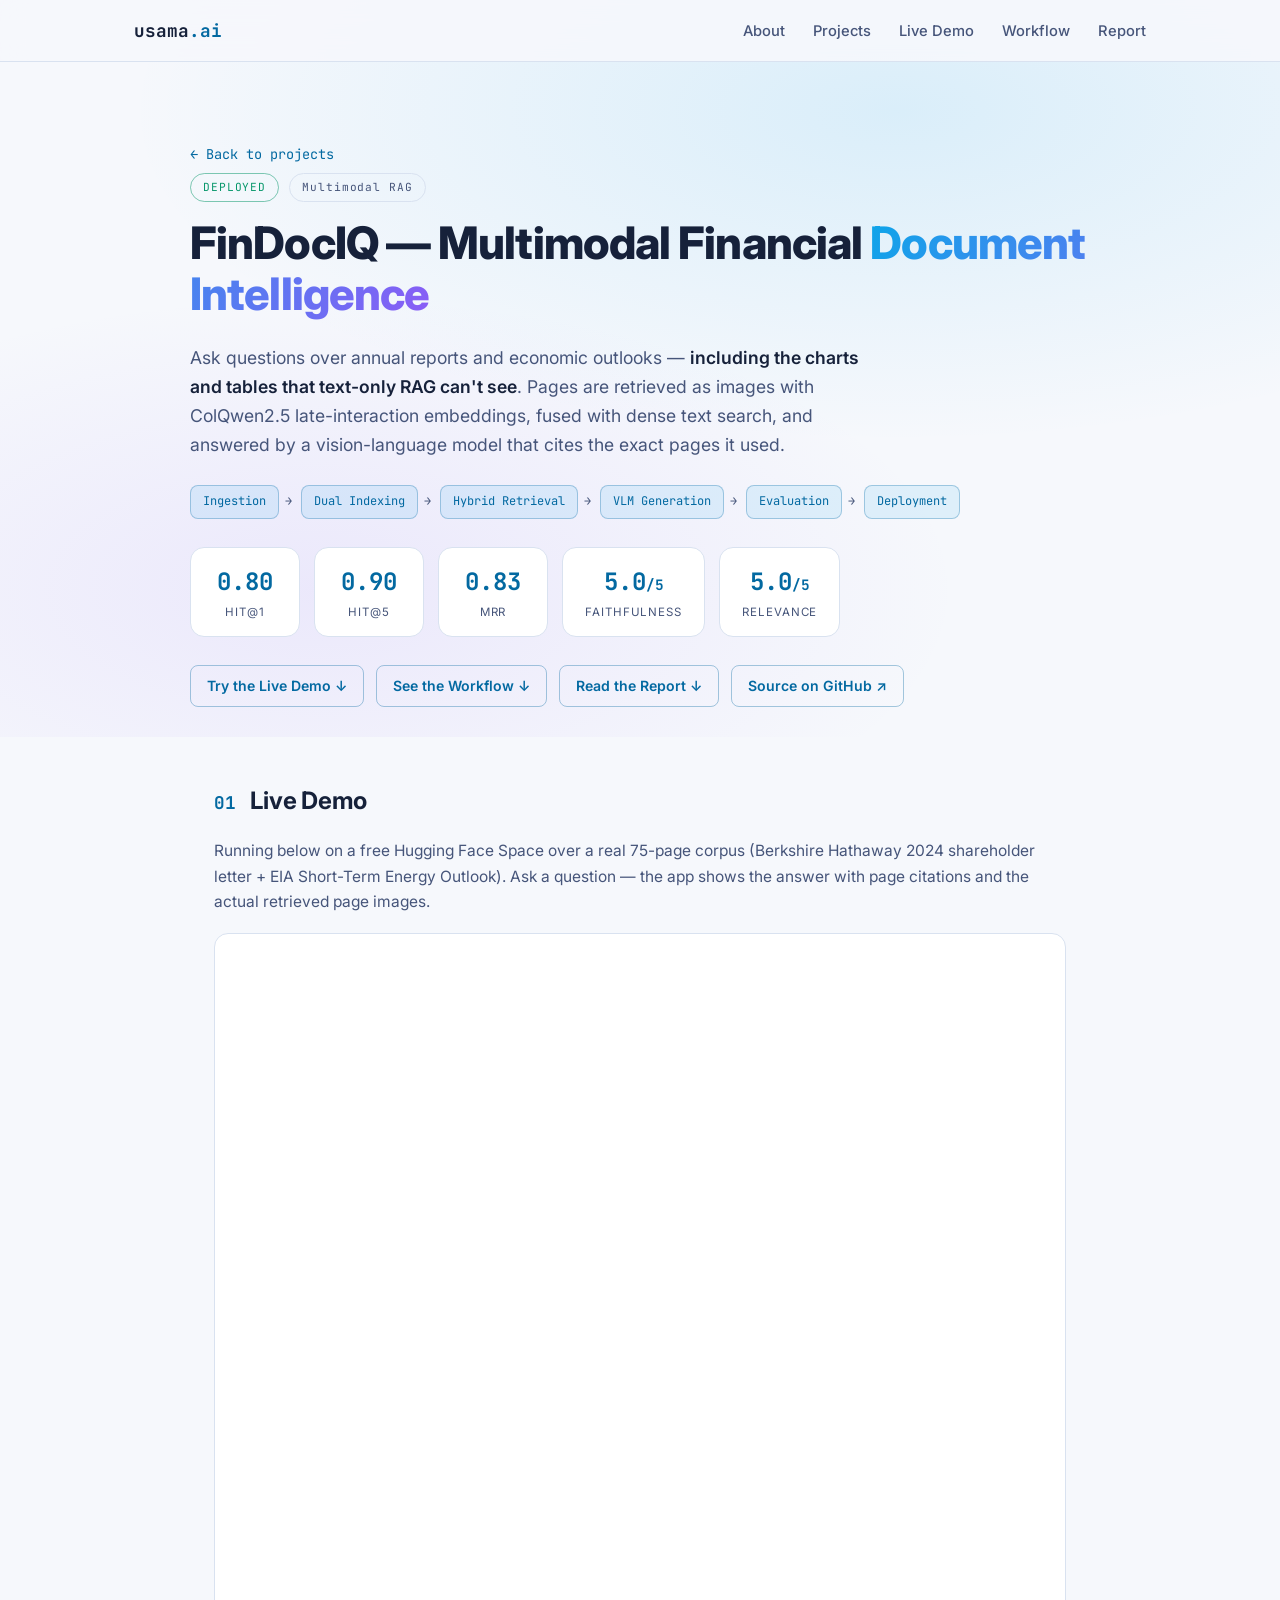
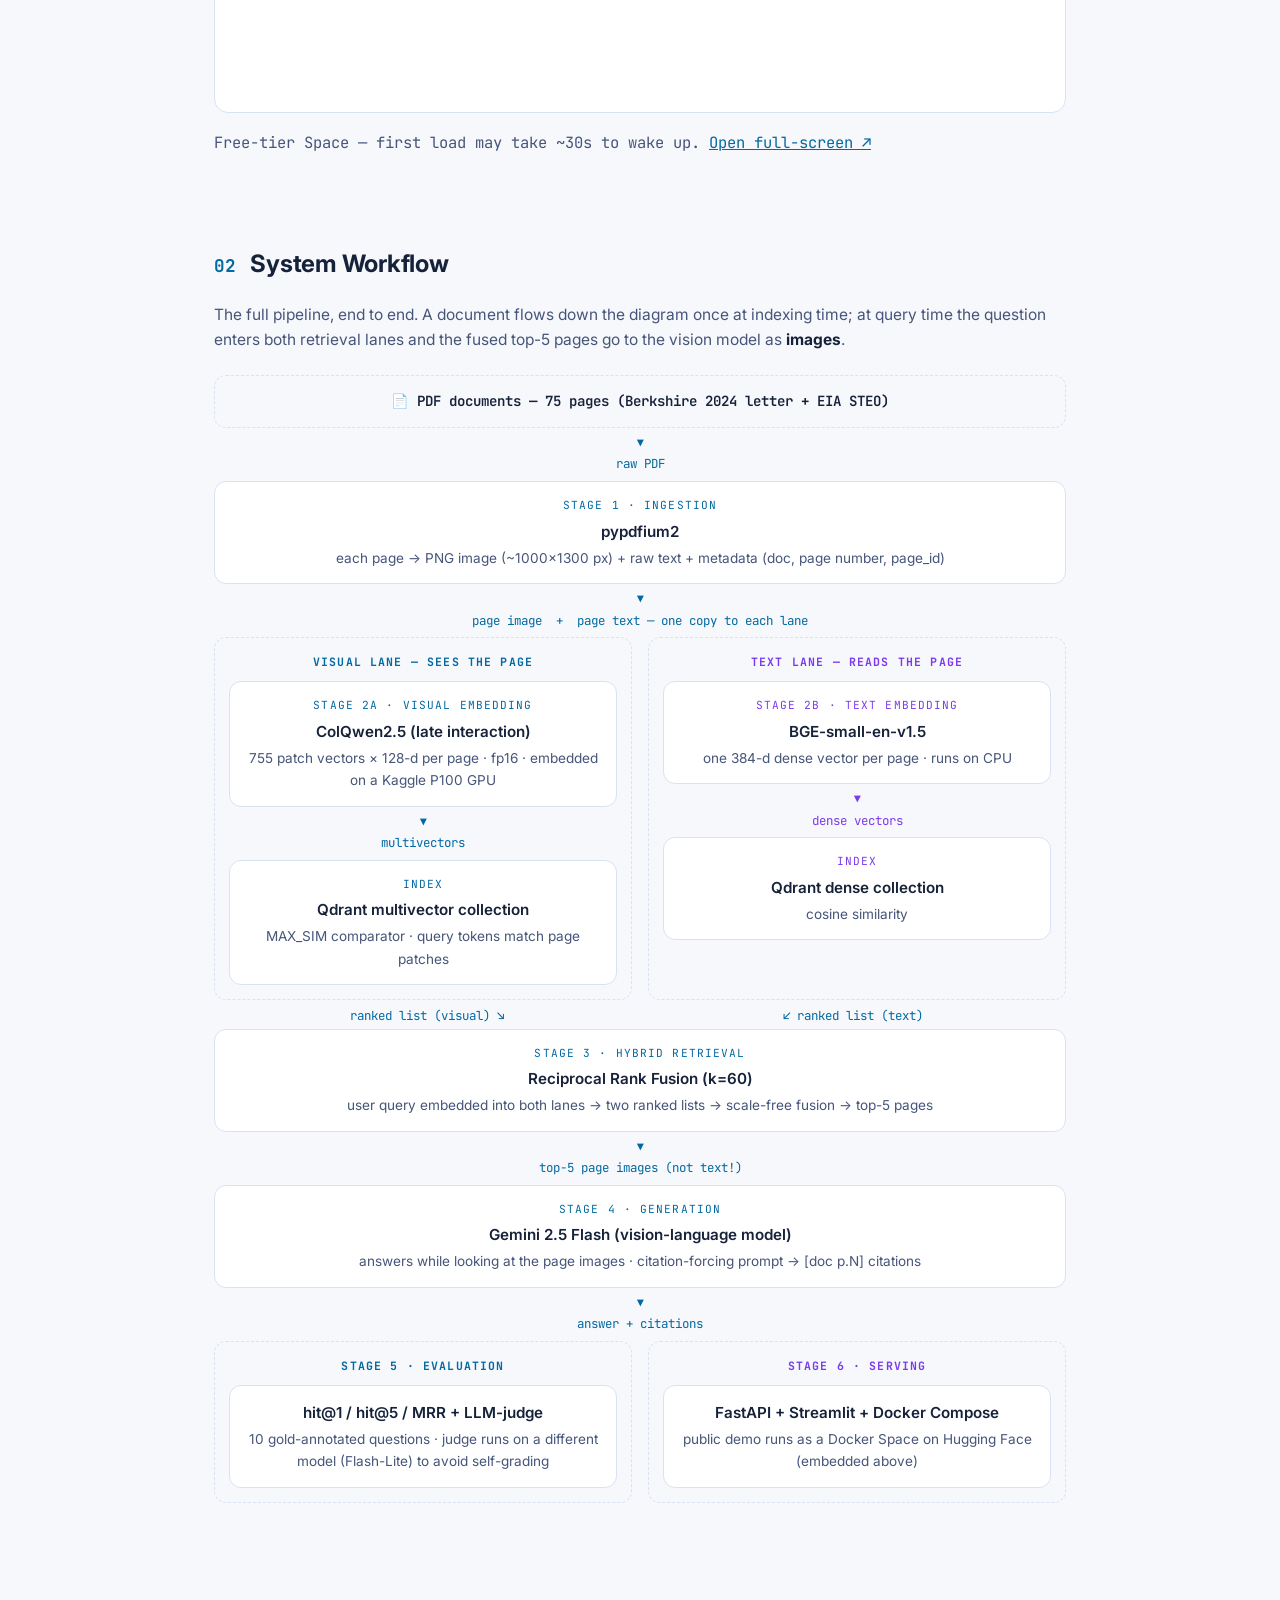
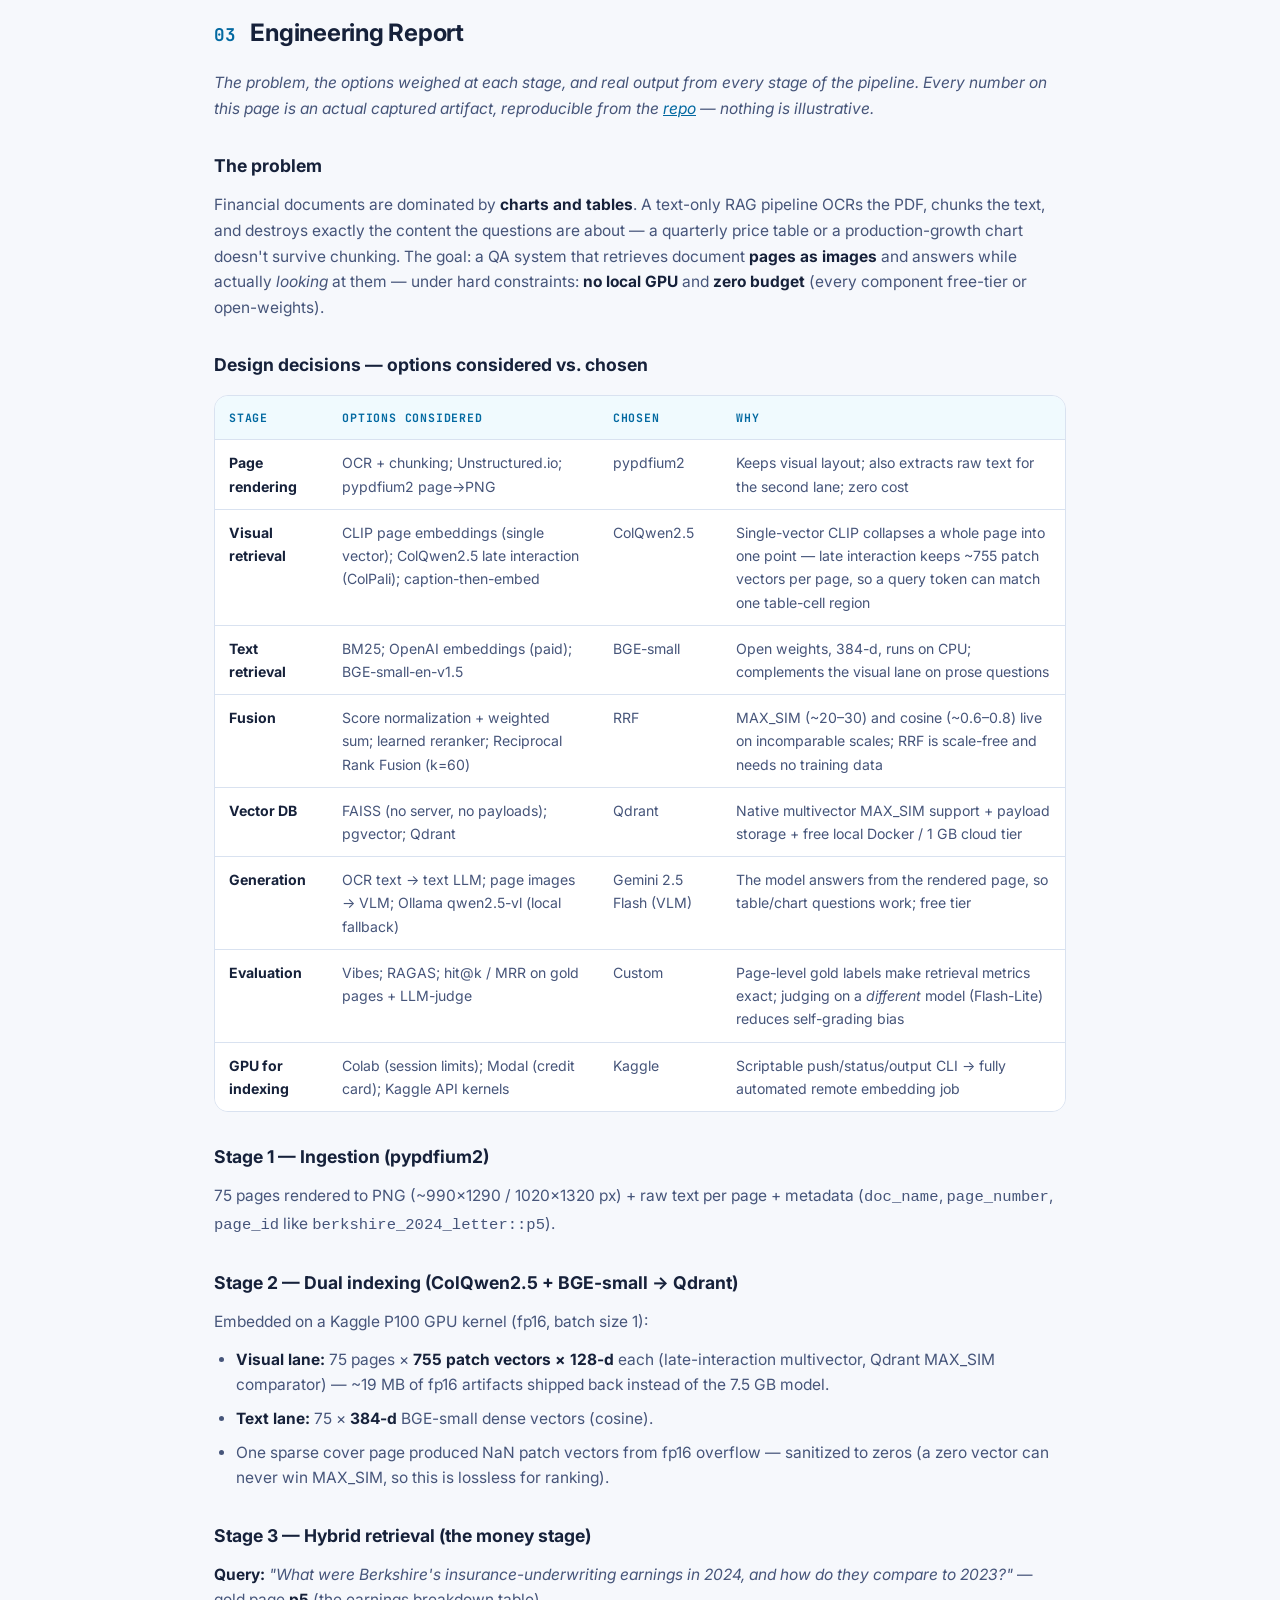
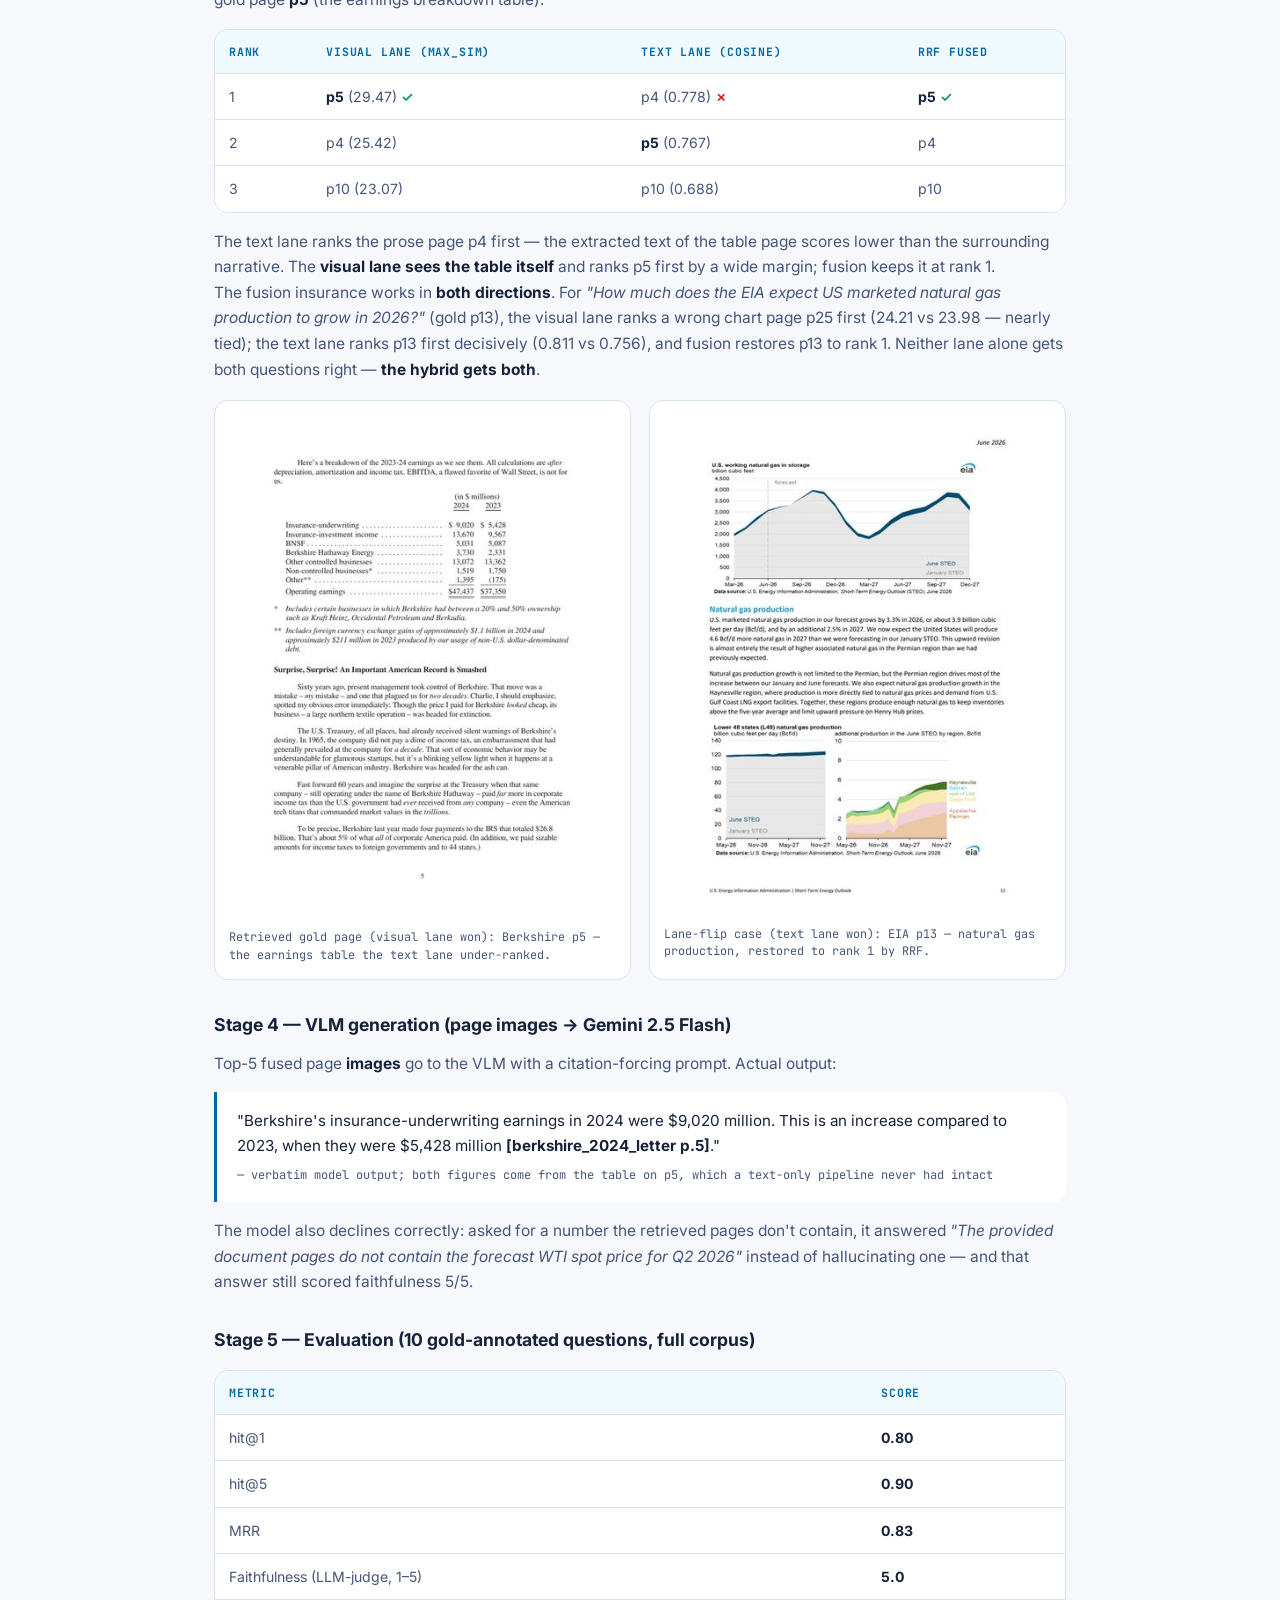
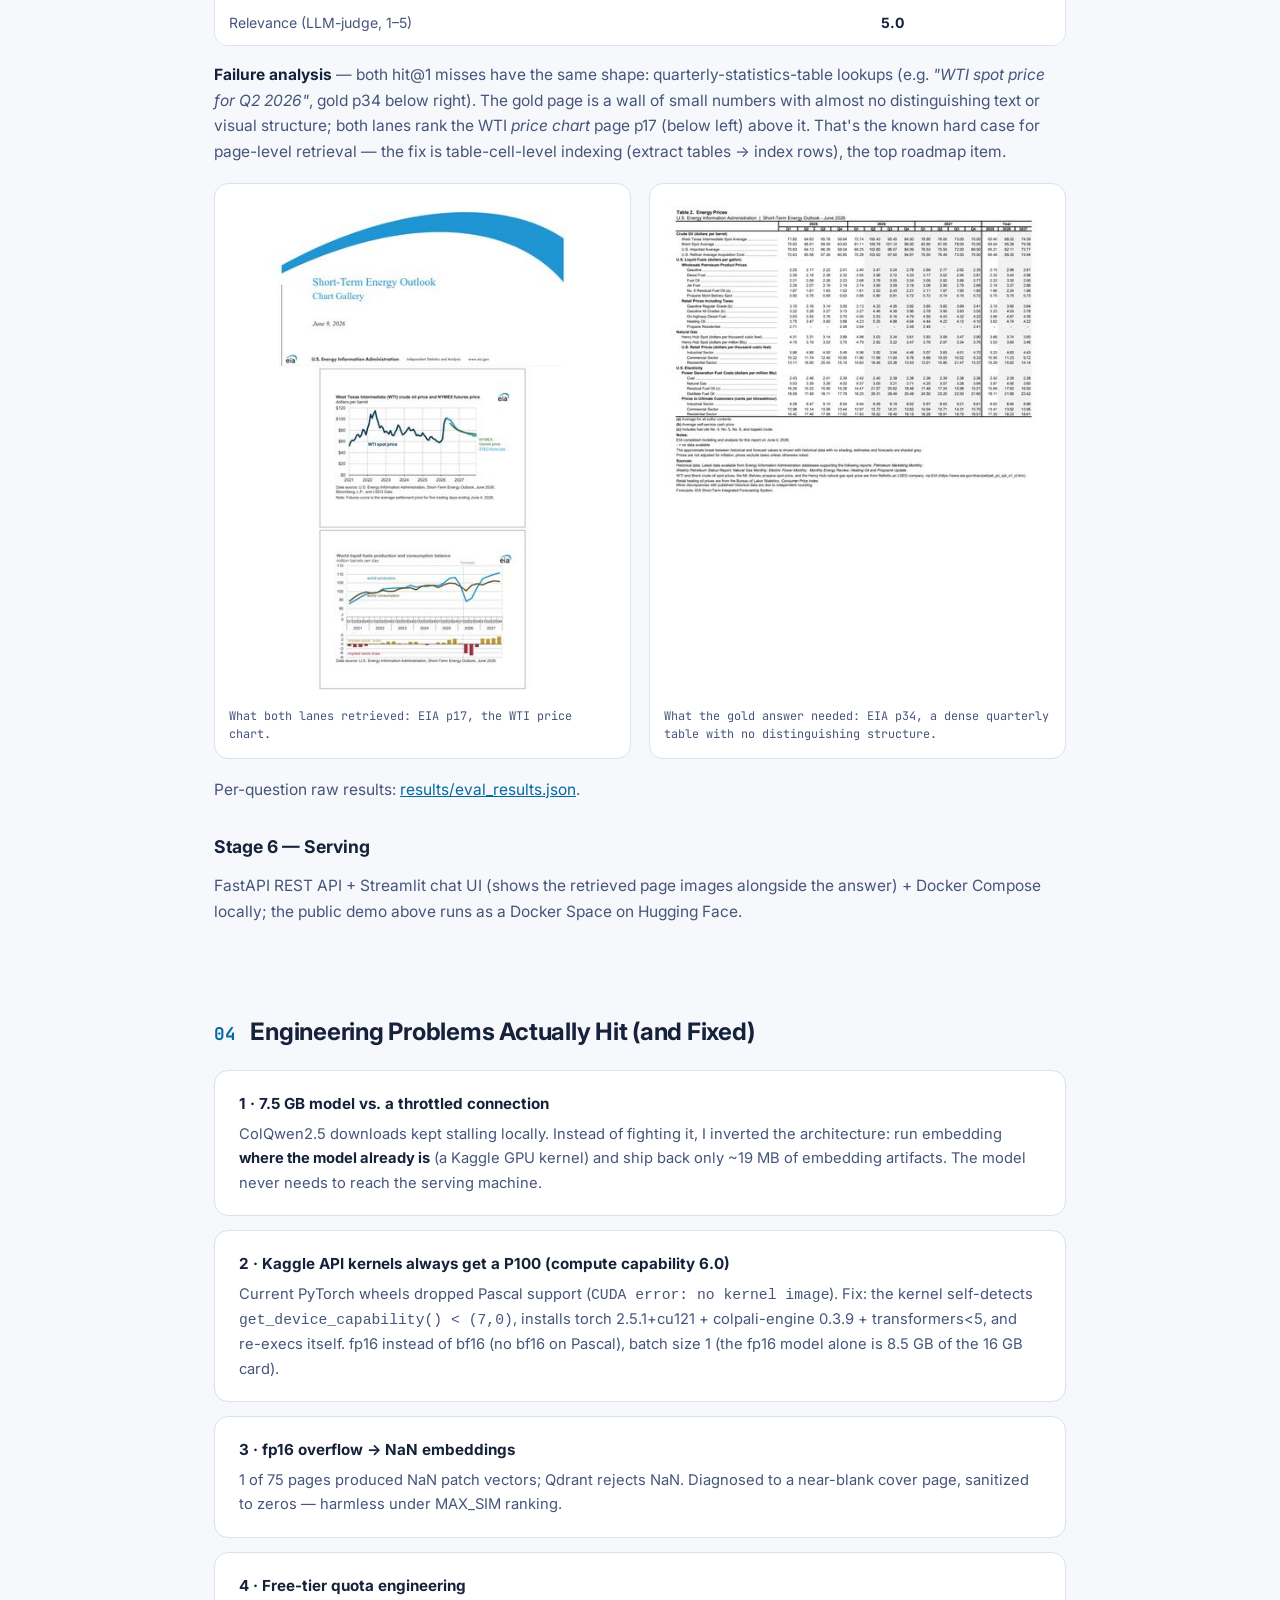
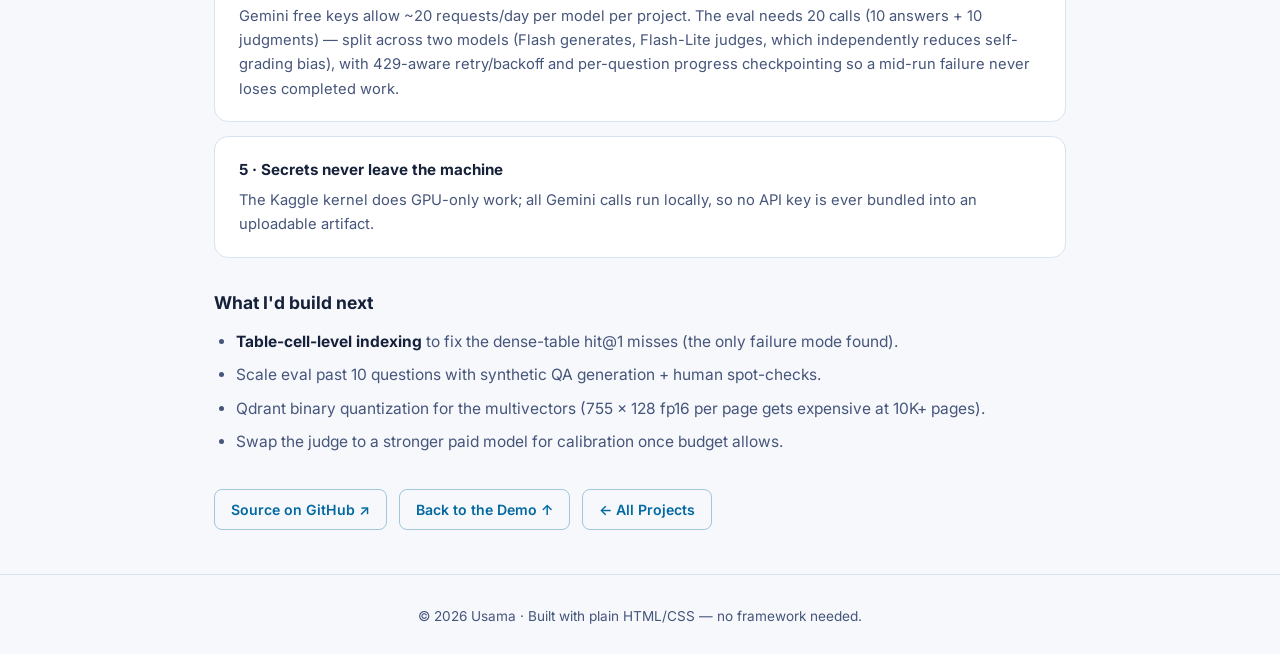
==== findociq.html @ 11d3beca "Switch to bright light theme, add workflow diagram, rename Case Study to Report Light readable palet" ====
<!DOCTYPE html>
<html lang="en">
<head>
  <meta charset="UTF-8" />
  <meta name="viewport" content="width=device-width, initial-scale=1.0" />
  <title>FinDocIQ — Report &amp; Live Demo | Usama — AI Engineer</title>
  <meta name="description" content="FinDocIQ engineering report: multimodal financial document RAG with ColQwen2.5 visual retrieval, hybrid fusion, VLM generation, and a live demo — real output from every pipeline stage." />
  <link rel="preconnect" href="https://fonts.googleapis.com" />
  <link rel="preconnect" href="https://fonts.gstatic.com" crossorigin />
  <link href="https://fonts.googleapis.com/css2?family=Inter:wght@400;500;600;700;800&family=JetBrains+Mono:wght@400;500&display=swap" rel="stylesheet" />
  <link rel="stylesheet" href="styles.css" />
  <style>
    /* ---------- Project report page ---------- */
    .cs-hero {
      padding: 140px 24px 30px;
      background:
        radial-gradient(ellipse 60% 45% at 70% 15%, rgba(14, 165, 233, 0.12), transparent),
        radial-gradient(ellipse 50% 40% at 25% 80%, rgba(139, 92, 246, 0.10), transparent);
    }
    .cs-hero-inner { max-width: 900px; margin: 0 auto; }
    .cs-hero h1 { font-size: clamp(1.8rem, 4.5vw, 2.8rem); font-weight: 800; line-height: 1.15; letter-spacing: -0.02em; margin: 14px 0 16px; }
    .cs-hero .hero-sub { max-width: 700px; }
    .cs-section { max-width: 900px; margin: 0 auto; padding: 44px 24px; }
    .cs-section h2 { font-size: 1.5rem; font-weight: 700; margin-bottom: 18px; letter-spacing: -0.01em; }
    .cs-section h3 { font-size: 1.1rem; font-weight: 700; margin: 30px 0 12px; color: var(--text); }
    .cs-section p, .cs-section li { color: var(--text-dim); font-size: 0.97rem; }
    .cs-section ul, .cs-section ol { padding-left: 22px; display: grid; gap: 8px; margin: 12px 0; }
    .cs-section strong { color: var(--text); }
    .cs-section a { color: var(--accent); }

    .cs-metrics { display: flex; flex-wrap: wrap; gap: 14px; margin-top: 28px; }
    .cs-metric {
      background: var(--bg-card); border: 1px solid var(--border); border-radius: var(--radius);
      padding: 14px 22px; text-align: center; min-width: 110px;
    }
    .cs-metric .val { display: block; font-family: var(--mono); font-size: 1.5rem; font-weight: 700; color: var(--accent); }
    .cs-metric .lbl { display: block; font-size: 0.72rem; text-transform: uppercase; letter-spacing: 0.08em; color: var(--text-dim); margin-top: 2px; }

    .cs-table-wrap { overflow-x: auto; margin: 16px 0; border: 1px solid var(--border); border-radius: var(--radius); }
    table.cs-table { width: 100%; border-collapse: collapse; font-size: 0.88rem; background: var(--bg-card); }
    .cs-table th {
      font-family: var(--mono); font-size: 0.72rem; text-transform: uppercase; letter-spacing: 0.07em;
      color: var(--accent); text-align: left; padding: 12px 14px; border-bottom: 1px solid var(--border);
      background: rgba(14, 165, 233, 0.06); white-space: nowrap;
    }
    .cs-table td { padding: 11px 14px; border-bottom: 1px solid var(--border); color: var(--text-dim); vertical-align: top; }
    .cs-table tr:last-child td { border-bottom: none; }
    .cs-table td strong { color: var(--text); }
    .cs-hit { color: #059669; font-weight: 600; }
    .cs-miss { color: #dc2626; font-weight: 600; }

    .cs-quote {
      border-left: 3px solid var(--accent); background: var(--bg-card);
      border-radius: 0 var(--radius) var(--radius) 0; padding: 16px 20px; margin: 16px 0;
      color: var(--text); font-size: 0.95rem;
    }
    .cs-quote cite { display: block; margin-top: 8px; font-style: normal; font-family: var(--mono); font-size: 0.75rem; color: var(--text-dim); }

    .cs-figs { display: grid; grid-template-columns: 1fr 1fr; gap: 18px; margin: 18px 0; }
    .cs-fig { background: var(--bg-card); border: 1px solid var(--border); border-radius: var(--radius); padding: 14px; }
    .cs-fig img { width: 100%; border-radius: 8px; display: block; }
    .cs-fig figcaption { font-family: var(--mono); font-size: 0.74rem; color: var(--text-dim); margin-top: 10px; line-height: 1.5; }

    .cs-demo-frame {
      width: 100%; height: 780px; border: 1px solid var(--border); border-radius: var(--radius);
      background: var(--bg-card); margin-top: 18px;
    }
    .cs-demo-note { font-size: 0.82rem; color: var(--text-dim); margin-top: 10px; font-family: var(--mono); }

    .cs-story { background: var(--bg-card); border: 1px solid var(--border); border-radius: var(--radius); padding: 20px 24px; margin: 14px 0; }
    .cs-story h4 { font-size: 0.95rem; font-weight: 700; margin-bottom: 6px; color: var(--text); }
    .cs-story p { font-size: 0.92rem; }

    .cs-back { display: inline-block; margin-bottom: 8px; font-family: var(--mono); font-size: 0.85rem; color: var(--accent); text-decoration: none; }
    .cs-back:hover { text-decoration: underline; }

    /* ---------- Workflow diagram ---------- */
    .wf { margin: 22px 0; }
    .wf-node {
      background: var(--bg-card); border: 1px solid var(--border); border-radius: 12px;
      padding: 14px 18px; text-align: center;
    }
    .wf-node .wf-stage {
      display: block; font-family: var(--mono); font-size: 0.7rem; letter-spacing: 0.1em;
      text-transform: uppercase; color: var(--accent); margin-bottom: 4px;
    }
    .wf-node .wf-what { display: block; font-weight: 600; color: var(--text); font-size: 0.95rem; }
    .wf-node .wf-how { display: block; color: var(--text-dim); font-size: 0.85rem; margin-top: 3px; }
    .wf-io { border-style: dashed; background: transparent; }
    .wf-io .wf-what { font-family: var(--mono); font-size: 0.88rem; }
    .wf-arrow {
      text-align: center; padding: 6px 0; color: var(--accent);
      font-family: var(--mono); font-size: 0.78rem;
    }
    .wf-arrow::before { content: "▼"; display: block; font-size: 0.7rem; margin-bottom: 2px; }
    .wf-lanes { display: grid; grid-template-columns: 1fr 1fr; gap: 16px; }
    .wf-lane { border: 1px dashed var(--border); border-radius: 12px; padding: 14px; display: grid; gap: 0; align-content: start; }
    .wf-lane-title {
      font-family: var(--mono); font-size: 0.72rem; letter-spacing: 0.1em; text-transform: uppercase;
      text-align: center; margin-bottom: 10px; font-weight: 700;
    }
    .wf-lane-visual .wf-lane-title { color: var(--accent); }
    .wf-lane-text .wf-lane-title { color: var(--accent-2); }
    .wf-lane-text .wf-node .wf-stage { color: var(--accent-2); }
    .wf-lane-text .wf-arrow { color: var(--accent-2); }
    .wf-merge {
      display: grid; grid-template-columns: 1fr 1fr; text-align: center;
      font-family: var(--mono); font-size: 0.78rem; color: var(--accent); padding: 6px 0 2px;
    }
    .wf-merge span::after { content: ""; display: block; }
    @media (max-width: 720px) { .wf-lanes { grid-template-columns: 1fr; } .wf-merge { grid-template-columns: 1fr; gap: 2px; } }

    @media (max-width: 720px) {
      .cs-figs { grid-template-columns: 1fr; }
      .cs-demo-frame { height: 640px; }
    }
  </style>
</head>
<body>
  <nav class="nav">
    <div class="nav-inner">
      <a href="index.html" class="logo">usama<span class="accent">.ai</span></a>
      <button class="nav-toggle" aria-label="Toggle menu">☰</button>
      <ul class="nav-links">
        <li><a href="index.html#about">About</a></li>
        <li><a href="index.html#projects">Projects</a></li>
        <li><a href="#demo">Live Demo</a></li>
        <li><a href="#workflow">Workflow</a></li>
        <li><a href="#report">Report</a></li>
      </ul>
    </div>
  </nav>

  <header class="cs-hero">
    <div class="cs-hero-inner">
      <a href="index.html#projects" class="cs-back">← Back to projects</a>
      <div class="project-header">
        <span class="project-tag tag-live">DEPLOYED</span>
        <span class="project-tag">Multimodal RAG</span>
      </div>
      <h1>FinDocIQ — Multimodal Financial <span class="gradient-text">Document Intelligence</span></h1>
      <p class="hero-sub">
        Ask questions over annual reports and economic outlooks — <strong>including the charts and
        tables that text-only RAG can't see</strong>. Pages are retrieved as images with ColQwen2.5
        late-interaction embeddings, fused with dense text search, and answered by a
        vision-language model that cites the exact pages it used.
      </p>
      <div class="pipeline" style="margin-top:26px">
        <span class="stage">Ingestion</span>
        <span class="stage">Dual Indexing</span>
        <span class="stage">Hybrid Retrieval</span>
        <span class="stage">VLM Generation</span>
        <span class="stage">Evaluation</span>
        <span class="stage">Deployment</span>
      </div>
      <div class="cs-metrics">
        <div class="cs-metric"><span class="val">0.80</span><span class="lbl">hit@1</span></div>
        <div class="cs-metric"><span class="val">0.90</span><span class="lbl">hit@5</span></div>
        <div class="cs-metric"><span class="val">0.83</span><span class="lbl">MRR</span></div>
        <div class="cs-metric"><span class="val">5.0<span style="font-size:0.9rem">/5</span></span><span class="lbl">Faithfulness</span></div>
        <div class="cs-metric"><span class="val">5.0<span style="font-size:0.9rem">/5</span></span><span class="lbl">Relevance</span></div>
      </div>
      <div class="project-links" style="margin-top:28px">
        <a href="#demo" class="link-btn">Try the Live Demo ↓</a>
        <a href="#workflow" class="link-btn">See the Workflow ↓</a>
        <a href="#report" class="link-btn">Read the Report ↓</a>
        <a href="https://github.com/usamahassan965/findociq" target="_blank" rel="noopener" class="link-btn">Source on GitHub ↗</a>
      </div>
    </div>
  </header>

  <main>
    <section id="demo" class="cs-section reveal">
      <h2><span class="section-num">01</span> Live Demo</h2>
      <p>
        Running below on a free Hugging Face Space over a real 75-page corpus (Berkshire Hathaway
        2024 shareholder letter + EIA Short-Term Energy Outlook). Ask a question — the app shows
        the answer with page citations and the actual retrieved page images.
      </p>
      <iframe
        class="cs-demo-frame"
        src="https://usamahassan965-findociq-demo.hf.space"
        title="FinDocIQ live demo"
        loading="lazy"
        allow="clipboard-write"></iframe>
      <p class="cs-demo-note">
        Free-tier Space — first load may take ~30s to wake up.
        <a href="https://usamahassan965-findociq-demo.hf.space" target="_blank" rel="noopener">Open full-screen ↗</a>
      </p>
    </section>

    <section id="workflow" class="cs-section reveal">
      <h2><span class="section-num">02</span> System Workflow</h2>
      <p>
        The full pipeline, end to end. A document flows down the diagram once at indexing time;
        at query time the question enters both retrieval lanes and the fused top-5 pages go to
        the vision model as <strong>images</strong>.
      </p>
      <div class="wf">
        <div class="wf-node wf-io">
          <span class="wf-what">📄 PDF documents — 75 pages (Berkshire 2024 letter + EIA STEO)</span>
        </div>
        <div class="wf-arrow">raw PDF</div>
        <div class="wf-node">
          <span class="wf-stage">Stage 1 · Ingestion</span>
          <span class="wf-what">pypdfium2</span>
          <span class="wf-how">each page → PNG image (~1000×1300 px) + raw text + metadata (doc, page number, page_id)</span>
        </div>
        <div class="wf-arrow">page image &nbsp;+&nbsp; page text — one copy to each lane</div>
        <div class="wf-lanes">
          <div class="wf-lane wf-lane-visual">
            <div class="wf-lane-title">Visual lane — sees the page</div>
            <div class="wf-node">
              <span class="wf-stage">Stage 2a · Visual embedding</span>
              <span class="wf-what">ColQwen2.5 (late interaction)</span>
              <span class="wf-how">755 patch vectors × 128-d per page · fp16 · embedded on a Kaggle P100 GPU</span>
            </div>
            <div class="wf-arrow">multivectors</div>
            <div class="wf-node">
              <span class="wf-stage">Index</span>
              <span class="wf-what">Qdrant multivector collection</span>
              <span class="wf-how">MAX_SIM comparator · query tokens match page patches</span>
            </div>
          </div>
          <div class="wf-lane wf-lane-text">
            <div class="wf-lane-title">Text lane — reads the page</div>
            <div class="wf-node">
              <span class="wf-stage">Stage 2b · Text embedding</span>
              <span class="wf-what">BGE-small-en-v1.5</span>
              <span class="wf-how">one 384-d dense vector per page · runs on CPU</span>
            </div>
            <div class="wf-arrow">dense vectors</div>
            <div class="wf-node">
              <span class="wf-stage">Index</span>
              <span class="wf-what">Qdrant dense collection</span>
              <span class="wf-how">cosine similarity</span>
            </div>
          </div>
        </div>
        <div class="wf-merge"><span>ranked list (visual) ↘</span><span>↙ ranked list (text)</span></div>
        <div class="wf-node">
          <span class="wf-stage">Stage 3 · Hybrid retrieval</span>
          <span class="wf-what">Reciprocal Rank Fusion (k=60)</span>
          <span class="wf-how">user query embedded into both lanes → two ranked lists → scale-free fusion → top-5 pages</span>
        </div>
        <div class="wf-arrow">top-5 page images (not text!)</div>
        <div class="wf-node">
          <span class="wf-stage">Stage 4 · Generation</span>
          <span class="wf-what">Gemini 2.5 Flash (vision-language model)</span>
          <span class="wf-how">answers while looking at the page images · citation-forcing prompt → [doc p.N] citations</span>
        </div>
        <div class="wf-arrow">answer + citations</div>
        <div class="wf-lanes">
          <div class="wf-lane wf-lane-visual">
            <div class="wf-lane-title">Stage 5 · Evaluation</div>
            <div class="wf-node">
              <span class="wf-what">hit@1 / hit@5 / MRR + LLM-judge</span>
              <span class="wf-how">10 gold-annotated questions · judge runs on a different model (Flash-Lite) to avoid self-grading</span>
            </div>
          </div>
          <div class="wf-lane wf-lane-text">
            <div class="wf-lane-title">Stage 6 · Serving</div>
            <div class="wf-node">
              <span class="wf-what">FastAPI + Streamlit + Docker Compose</span>
              <span class="wf-how">public demo runs as a Docker Space on Hugging Face (embedded above)</span>
            </div>
          </div>
        </div>
      </div>
    </section>

    <section id="report" class="cs-section reveal">
      <h2><span class="section-num">03</span> Engineering Report</h2>
      <p style="font-style:italic">
        The problem, the options weighed at each stage, and real output from every stage of the
        pipeline. Every number on this page is an actual captured artifact, reproducible from the
        <a href="https://github.com/usamahassan965/findociq" target="_blank" rel="noopener">repo</a> —
        nothing is illustrative.
      </p>

      <h3>The problem</h3>
      <p>
        Financial documents are dominated by <strong>charts and tables</strong>. A text-only RAG
        pipeline OCRs the PDF, chunks the text, and destroys exactly the content the questions are
        about — a quarterly price table or a production-growth chart doesn't survive chunking.
        The goal: a QA system that retrieves document <strong>pages as images</strong> and answers
        while actually <em>looking</em> at them — under hard constraints: <strong>no local GPU</strong>
        and <strong>zero budget</strong> (every component free-tier or open-weights).
      </p>

      <h3>Design decisions — options considered vs. chosen</h3>
      <div class="cs-table-wrap">
        <table class="cs-table">
          <thead><tr><th>Stage</th><th>Options considered</th><th>Chosen</th><th>Why</th></tr></thead>
          <tbody>
            <tr><td><strong>Page rendering</strong></td><td>OCR + chunking; Unstructured.io; pypdfium2 page→PNG</td><td>pypdfium2</td><td>Keeps visual layout; also extracts raw text for the second lane; zero cost</td></tr>
            <tr><td><strong>Visual retrieval</strong></td><td>CLIP page embeddings (single vector); ColQwen2.5 late interaction (ColPali); caption-then-embed</td><td>ColQwen2.5</td><td>Single-vector CLIP collapses a whole page into one point — late interaction keeps ~755 patch vectors per page, so a query token can match one table-cell region</td></tr>
            <tr><td><strong>Text retrieval</strong></td><td>BM25; OpenAI embeddings (paid); BGE-small-en-v1.5</td><td>BGE-small</td><td>Open weights, 384-d, runs on CPU; complements the visual lane on prose questions</td></tr>
            <tr><td><strong>Fusion</strong></td><td>Score normalization + weighted sum; learned reranker; Reciprocal Rank Fusion (k=60)</td><td>RRF</td><td>MAX_SIM (~20–30) and cosine (~0.6–0.8) live on incomparable scales; RRF is scale-free and needs no training data</td></tr>
            <tr><td><strong>Vector DB</strong></td><td>FAISS (no server, no payloads); pgvector; Qdrant</td><td>Qdrant</td><td>Native multivector MAX_SIM support + payload storage + free local Docker / 1&nbsp;GB cloud tier</td></tr>
            <tr><td><strong>Generation</strong></td><td>OCR text → text LLM; page images → VLM; Ollama qwen2.5-vl (local fallback)</td><td>Gemini 2.5 Flash (VLM)</td><td>The model answers from the rendered page, so table/chart questions work; free tier</td></tr>
            <tr><td><strong>Evaluation</strong></td><td>Vibes; RAGAS; hit@k / MRR on gold pages + LLM-judge</td><td>Custom</td><td>Page-level gold labels make retrieval metrics exact; judging on a <em>different</em> model (Flash-Lite) reduces self-grading bias</td></tr>
            <tr><td><strong>GPU for indexing</strong></td><td>Colab (session limits); Modal (credit card); Kaggle API kernels</td><td>Kaggle</td><td>Scriptable push/status/output CLI → fully automated remote embedding job</td></tr>
          </tbody>
        </table>
      </div>

      <h3>Stage 1 — Ingestion (pypdfium2)</h3>
      <p>
        75 pages rendered to PNG (~990×1290 / 1020×1320&nbsp;px) + raw text per page + metadata
        (<code>doc_name</code>, <code>page_number</code>, <code>page_id</code> like
        <code>berkshire_2024_letter::p5</code>).
      </p>

      <h3>Stage 2 — Dual indexing (ColQwen2.5 + BGE-small → Qdrant)</h3>
      <p>Embedded on a Kaggle P100 GPU kernel (fp16, batch size 1):</p>
      <ul>
        <li><strong>Visual lane:</strong> 75 pages × <strong>755 patch vectors × 128-d</strong> each (late-interaction multivector, Qdrant MAX_SIM comparator) — ~19&nbsp;MB of fp16 artifacts shipped back instead of the 7.5&nbsp;GB model.</li>
        <li><strong>Text lane:</strong> 75 × <strong>384-d</strong> BGE-small dense vectors (cosine).</li>
        <li>One sparse cover page produced NaN patch vectors from fp16 overflow — sanitized to zeros (a zero vector can never win MAX_SIM, so this is lossless for ranking).</li>
      </ul>

      <h3>Stage 3 — Hybrid retrieval (the money stage)</h3>
      <p>
        <strong>Query:</strong> <em>"What were Berkshire's insurance-underwriting earnings in 2024,
        and how do they compare to 2023?"</em> — gold page <strong>p5</strong> (the earnings
        breakdown table).
      </p>
      <div class="cs-table-wrap">
        <table class="cs-table">
          <thead><tr><th>Rank</th><th>Visual lane (MAX_SIM)</th><th>Text lane (cosine)</th><th>RRF fused</th></tr></thead>
          <tbody>
            <tr><td>1</td><td><strong>p5</strong> (29.47) <span class="cs-hit">✓</span></td><td>p4 (0.778) <span class="cs-miss">✗</span></td><td><strong>p5</strong> <span class="cs-hit">✓</span></td></tr>
            <tr><td>2</td><td>p4 (25.42)</td><td><strong>p5</strong> (0.767)</td><td>p4</td></tr>
            <tr><td>3</td><td>p10 (23.07)</td><td>p10 (0.688)</td><td>p10</td></tr>
          </tbody>
        </table>
      </div>
      <p>
        The text lane ranks the prose page p4 first — the extracted text of the table page scores
        lower than the surrounding narrative. The <strong>visual lane sees the table itself</strong>
        and ranks p5 first by a wide margin; fusion keeps it at rank&nbsp;1.
      </p>
      <p>
        The fusion insurance works in <strong>both directions</strong>. For <em>"How much does the
        EIA expect US marketed natural gas production to grow in 2026?"</em> (gold p13), the visual
        lane ranks a wrong chart page p25 first (24.21 vs 23.98 — nearly tied); the text lane ranks
        p13 first decisively (0.811 vs 0.756), and fusion restores p13 to rank&nbsp;1. Neither lane
        alone gets both questions right — <strong>the hybrid gets both</strong>.
      </p>
      <div class="cs-figs">
        <figure class="cs-fig">
          <img src="assets/findociq/berkshire_2024_letter_p5.jpg" alt="Berkshire 2024 letter page 5 — earnings breakdown table" loading="lazy" />
          <figcaption>Retrieved gold page (visual lane won): Berkshire p5 — the earnings table the text lane under-ranked.</figcaption>
        </figure>
        <figure class="cs-fig">
          <img src="assets/findociq/eia_short_term_energy_outlook_p13.jpg" alt="EIA STEO page 13 — natural gas production" loading="lazy" />
          <figcaption>Lane-flip case (text lane won): EIA p13 — natural gas production, restored to rank 1 by RRF.</figcaption>
        </figure>
      </div>

      <h3>Stage 4 — VLM generation (page images → Gemini 2.5 Flash)</h3>
      <p>Top-5 fused page <strong>images</strong> go to the VLM with a citation-forcing prompt. Actual output:</p>
      <blockquote class="cs-quote">
        "Berkshire's insurance-underwriting earnings in 2024 were $9,020 million. This is an
        increase compared to 2023, when they were $5,428 million
        <strong>[berkshire_2024_letter p.5]</strong>."
        <cite>— verbatim model output; both figures come from the table on p5, which a text-only pipeline never had intact</cite>
      </blockquote>
      <p>
        The model also declines correctly: asked for a number the retrieved pages don't contain, it
        answered <em>"The provided document pages do not contain the forecast WTI spot price for
        Q2 2026"</em> instead of hallucinating one — and that answer still scored faithfulness 5/5.
      </p>

      <h3>Stage 5 — Evaluation (10 gold-annotated questions, full corpus)</h3>
      <div class="cs-table-wrap">
        <table class="cs-table">
          <thead><tr><th>Metric</th><th>Score</th></tr></thead>
          <tbody>
            <tr><td>hit@1</td><td><strong>0.80</strong></td></tr>
            <tr><td>hit@5</td><td><strong>0.90</strong></td></tr>
            <tr><td>MRR</td><td><strong>0.83</strong></td></tr>
            <tr><td>Faithfulness (LLM-judge, 1–5)</td><td><strong>5.0</strong></td></tr>
            <tr><td>Relevance (LLM-judge, 1–5)</td><td><strong>5.0</strong></td></tr>
          </tbody>
        </table>
      </div>
      <p>
        <strong>Failure analysis</strong> — both hit@1 misses have the same shape:
        quarterly-statistics-table lookups (e.g. <em>"WTI spot price for Q2 2026"</em>, gold p34
        below right). The gold page is a wall of small numbers with almost no distinguishing text
        or visual structure; both lanes rank the WTI <em>price chart</em> page p17 (below left)
        above it. That's the known hard case for page-level retrieval — the fix is
        table-cell-level indexing (extract tables → index rows), the top roadmap item.
      </p>
      <div class="cs-figs">
        <figure class="cs-fig">
          <img src="assets/findociq/eia_short_term_energy_outlook_p17.jpg" alt="EIA STEO page 17 — WTI price chart" loading="lazy" />
          <figcaption>What both lanes retrieved: EIA p17, the WTI price chart.</figcaption>
        </figure>
        <figure class="cs-fig">
          <img src="assets/findociq/eia_short_term_energy_outlook_p34.jpg" alt="EIA STEO page 34 — dense quarterly statistics table" loading="lazy" />
          <figcaption>What the gold answer needed: EIA p34, a dense quarterly table with no distinguishing structure.</figcaption>
        </figure>
      </div>
      <p>
        Per-question raw results:
        <a href="https://github.com/usamahassan965/findociq/blob/main/results/eval_results.json" target="_blank" rel="noopener">results/eval_results.json</a>.
      </p>

      <h3>Stage 6 — Serving</h3>
      <p>
        FastAPI REST API + Streamlit chat UI (shows the retrieved page images alongside the
        answer) + Docker Compose locally; the public demo above runs as a Docker Space on
        Hugging Face.
      </p>
    </section>

    <section class="cs-section reveal">
      <h2><span class="section-num">04</span> Engineering Problems Actually Hit (and Fixed)</h2>
      <div class="cs-story">
        <h4>1 · 7.5 GB model vs. a throttled connection</h4>
        <p>ColQwen2.5 downloads kept stalling locally. Instead of fighting it, I inverted the
        architecture: run embedding <strong>where the model already is</strong> (a Kaggle GPU
        kernel) and ship back only ~19 MB of embedding artifacts. The model never needs to reach
        the serving machine.</p>
      </div>
      <div class="cs-story">
        <h4>2 · Kaggle API kernels always get a P100 (compute capability 6.0)</h4>
        <p>Current PyTorch wheels dropped Pascal support (<code>CUDA error: no kernel image</code>).
        Fix: the kernel self-detects <code>get_device_capability() &lt; (7,0)</code>, installs
        torch 2.5.1+cu121 + colpali-engine 0.3.9 + transformers&lt;5, and re-execs itself. fp16
        instead of bf16 (no bf16 on Pascal), batch size 1 (the fp16 model alone is 8.5 GB of the
        16 GB card).</p>
      </div>
      <div class="cs-story">
        <h4>3 · fp16 overflow → NaN embeddings</h4>
        <p>1 of 75 pages produced NaN patch vectors; Qdrant rejects NaN. Diagnosed to a near-blank
        cover page, sanitized to zeros — harmless under MAX_SIM ranking.</p>
      </div>
      <div class="cs-story">
        <h4>4 · Free-tier quota engineering</h4>
        <p>Gemini free keys allow ~20 requests/day per model per project. The eval needs 20 calls
        (10 answers + 10 judgments) — split across two models (Flash generates, Flash-Lite judges,
        which independently reduces self-grading bias), with 429-aware retry/backoff and
        per-question progress checkpointing so a mid-run failure never loses completed work.</p>
      </div>
      <div class="cs-story">
        <h4>5 · Secrets never leave the machine</h4>
        <p>The Kaggle kernel does GPU-only work; all Gemini calls run locally, so no API key is
        ever bundled into an uploadable artifact.</p>
      </div>

      <h3>What I'd build next</h3>
      <ul>
        <li><strong>Table-cell-level indexing</strong> to fix the dense-table hit@1 misses (the only failure mode found).</li>
        <li>Scale eval past 10 questions with synthetic QA generation + human spot-checks.</li>
        <li>Qdrant binary quantization for the multivectors (755 × 128 fp16 per page gets expensive at 10K+ pages).</li>
        <li>Swap the judge to a stronger paid model for calibration once budget allows.</li>
      </ul>

      <div class="project-links" style="margin-top:34px">
        <a href="https://github.com/usamahassan965/findociq" target="_blank" rel="noopener" class="link-btn">Source on GitHub ↗</a>
        <a href="#demo" class="link-btn">Back to the Demo ↑</a>
        <a href="index.html#projects" class="link-btn">← All Projects</a>
      </div>
    </section>
  </main>

  <footer class="footer">
    <p>© <span id="year"></span> Usama · Built with plain HTML/CSS — no framework needed.</p>
  </footer>

  <script src="script.js"></script>
</body>
</html>
---- styles.css ----
:root {
  --bg: #f6f8fc;
  --bg-card: #ffffff;
  --bg-card-hover: #eef3fb;
  --border: #d9e2f0;
  --text: #16213a;
  --text-dim: #46557a;
  --accent: #0369a1;
  --accent-2: #7c3aed;
  --gradient: linear-gradient(120deg, #0ea5e9, #8b5cf6);
  --mono: "JetBrains Mono", monospace;
  --radius: 14px;
}

* { margin: 0; padding: 0; box-sizing: border-box; }

html { scroll-behavior: smooth; }

body {
  background: var(--bg);
  color: var(--text);
  font-family: "Inter", system-ui, sans-serif;
  line-height: 1.65;
  -webkit-font-smoothing: antialiased;
}

.accent { color: var(--accent); }

.gradient-text {
  background: var(--gradient);
  -webkit-background-clip: text;
  background-clip: text;
  color: transparent;
}

/* ---------- Nav ---------- */
.nav {
  position: fixed;
  top: 0; left: 0; right: 0;
  z-index: 100;
  background: rgba(246, 248, 252, 0.88);
  backdrop-filter: blur(12px);
  border-bottom: 1px solid var(--border);
}

.nav-inner {
  max-width: 1060px;
  margin: 0 auto;
  padding: 16px 24px;
  display: flex;
  align-items: center;
  justify-content: space-between;
}

.logo {
  font-family: var(--mono);
  font-weight: 700;
  font-size: 1.1rem;
  color: var(--text);
  text-decoration: none;
}

.nav-links {
  display: flex;
  gap: 28px;
  list-style: none;
}

.nav-links a {
  color: var(--text-dim);
  text-decoration: none;
  font-size: 0.92rem;
  font-weight: 500;
  transition: color 0.2s;
}

.nav-links a:hover { color: var(--accent); }

.nav-toggle {
  display: none;
  background: none;
  border: none;
  color: var(--text);
  font-size: 1.4rem;
  cursor: pointer;
}

/* ---------- Hero ---------- */
.hero {
  min-height: 92vh;
  display: flex;
  align-items: center;
  padding: 120px 24px 60px;
  background:
    radial-gradient(ellipse 60% 45% at 70% 15%, rgba(14, 165, 233, 0.12), transparent),
    radial-gradient(ellipse 50% 40% at 25% 80%, rgba(139, 92, 246, 0.10), transparent);
}

.hero-inner { max-width: 1060px; margin: 0 auto; width: 100%; }

.hero-kicker {
  font-family: var(--mono);
  color: var(--accent);
  font-size: 0.9rem;
  letter-spacing: 0.12em;
  margin-bottom: 18px;
}

.hero h1 {
  font-size: clamp(2.4rem, 6vw, 4.2rem);
  font-weight: 800;
  line-height: 1.12;
  letter-spacing: -0.02em;
}

.hero-sub {
  margin-top: 22px;
  max-width: 560px;
  color: var(--text-dim);
  font-size: 1.1rem;
}

.hero-sub strong { color: var(--text); font-weight: 600; }

.hero-cta { margin-top: 34px; display: flex; gap: 14px; flex-wrap: wrap; }

.btn {
  display: inline-block;
  padding: 12px 26px;
  border-radius: 10px;
  font-weight: 600;
  font-size: 0.95rem;
  text-decoration: none;
  transition: transform 0.15s, box-shadow 0.15s, background 0.2s;
}

.btn-primary {
  background: var(--gradient);
  color: #ffffff;
}

.btn-primary:hover {
  transform: translateY(-2px);
  box-shadow: 0 8px 24px rgba(14, 165, 233, 0.35);
}

.btn-ghost {
  border: 1px solid var(--border);
  color: var(--text);
}

.btn-ghost:hover { border-color: var(--accent); color: var(--accent); }

.hero-badges { margin-top: 40px; display: flex; gap: 10px; flex-wrap: wrap; }

.chip {
  font-family: var(--mono);
  font-size: 0.78rem;
  padding: 6px 14px;
  border-radius: 999px;
  border: 1px solid var(--border);
  color: var(--text-dim);
  background: rgba(22, 33, 58, 0.04);
}

/* ---------- Sections ---------- */
.section {
  max-width: 1060px;
  margin: 0 auto;
  padding: 90px 24px;
}

.section h2 {
  font-size: 1.9rem;
  font-weight: 700;
  margin-bottom: 28px;
  letter-spacing: -0.01em;
}

.section-num {
  font-family: var(--mono);
  color: var(--accent);
  font-size: 1.1rem;
  margin-right: 10px;
}

.section-intro { color: var(--text-dim); margin-bottom: 36px; max-width: 620px; }

/* ---------- About ---------- */
.about-grid {
  display: grid;
  grid-template-columns: 1.6fr 1fr;
  gap: 48px;
  align-items: start;
}

.about-grid > p { color: var(--text-dim); font-size: 1.05rem; }

.about-facts { list-style: none; display: grid; gap: 14px; }

.about-facts li {
  padding: 14px 18px;
  background: var(--bg-card);
  border: 1px solid var(--border);
  border-radius: var(--radius);
  font-size: 0.92rem;
}

.fact-label {
  display: block;
  font-family: var(--mono);
  font-size: 0.72rem;
  text-transform: uppercase;
  letter-spacing: 0.1em;
  color: var(--accent);
  margin-bottom: 2px;
}

/* ---------- Projects ---------- */
.project {
  background: var(--bg-card);
  border: 1px solid var(--border);
  border-radius: var(--radius);
  padding: 30px;
  transition: border-color 0.2s, background 0.2s, transform 0.2s;
}

.project:hover {
  border-color: rgba(3, 105, 161, 0.45);
  background: var(--bg-card-hover);
  transform: translateY(-3px);
}

.project-featured {
  margin-bottom: 28px;
  background: linear-gradient(140deg, rgba(14, 165, 233, 0.07), rgba(139, 92, 246, 0.06)), var(--bg-card);
}

.project-grid {
  display: grid;
  grid-template-columns: repeat(3, 1fr);
  gap: 20px;
}

.project-header { display: flex; gap: 10px; margin-bottom: 16px; flex-wrap: wrap; }

.project-tag {
  font-family: var(--mono);
  font-size: 0.7rem;
  letter-spacing: 0.08em;
  padding: 4px 12px;
  border-radius: 999px;
  border: 1px solid var(--border);
  color: var(--text-dim);
}

.tag-live { border-color: rgba(5, 150, 105, 0.5); color: #059669; }
.tag-wip { border-color: rgba(180, 83, 9, 0.5); color: #b45309; }

.project h3 { font-size: 1.25rem; font-weight: 700; margin-bottom: 12px; }

.project p { color: var(--text-dim); font-size: 0.95rem; }

.pipeline {
  display: flex;
  flex-wrap: wrap;
  gap: 8px;
  margin-top: 20px;
  align-items: center;
}

.stage {
  font-family: var(--mono);
  font-size: 0.75rem;
  padding: 6px 12px;
  border-radius: 8px;
  background: rgba(14, 165, 233, 0.10);
  border: 1px solid rgba(3, 105, 161, 0.30);
  color: var(--accent);
  position: relative;
}

.stage:not(:last-child)::after {
  content: "→";
  position: absolute;
  right: -14px;
  color: var(--text-dim);
}

.stage:not(:last-child) { margin-right: 14px; }

.project-stack {
  display: flex;
  flex-wrap: wrap;
  gap: 8px;
  margin-top: 18px;
}

.project-stack span {
  font-family: var(--mono);
  font-size: 0.72rem;
  padding: 4px 10px;
  border-radius: 6px;
  background: rgba(22, 33, 58, 0.05);
  color: var(--text-dim);
}

.project-links { margin-top: 22px; display: flex; gap: 12px; }

.link-btn {
  font-size: 0.88rem;
  font-weight: 600;
  color: var(--accent);
  text-decoration: none;
  padding: 8px 16px;
  border: 1px solid rgba(3, 105, 161, 0.35);
  border-radius: 8px;
  transition: background 0.2s;
}

.link-btn:hover { background: rgba(14, 165, 233, 0.10); }

/* ---------- Skills ---------- */
.skills-grid {
  display: grid;
  grid-template-columns: repeat(2, 1fr);
  gap: 20px;
}

.skill-group {
  background: var(--bg-card);
  border: 1px solid var(--border);
  border-radius: var(--radius);
  padding: 26px;
}

.skill-group h4 {
  font-family: var(--mono);
  font-size: 0.85rem;
  text-transform: uppercase;
  letter-spacing: 0.1em;
  color: var(--accent);
  margin-bottom: 10px;
}

.skill-group p { color: var(--text-dim); font-size: 0.95rem; }

/* ---------- Contact / Footer ---------- */
.contact-links { display: flex; gap: 14px; flex-wrap: wrap; }

.footer {
  border-top: 1px solid var(--border);
  padding: 30px 24px;
  text-align: center;
  color: var(--text-dim);
  font-size: 0.85rem;
}

/* ---------- Reveal animation ---------- */
.reveal {
  opacity: 0;
  transform: translateY(24px);
  transition: opacity 0.6s ease, transform 0.6s ease;
}

.reveal.visible { opacity: 1; transform: none; }

/* ---------- Responsive ---------- */
@media (max-width: 860px) {
  .project-grid { grid-template-columns: 1fr; }
  .about-grid { grid-template-columns: 1fr; gap: 28px; }
  .skills-grid { grid-template-columns: 1fr; }

  .nav-toggle { display: block; }

  .nav-links {
    display: none;
    position: absolute;
    top: 100%;
    left: 0; right: 0;
    flex-direction: column;
    gap: 0;
    background: var(--bg);
    border-bottom: 1px solid var(--border);
    padding: 8px 0;
  }

  .nav-links.open { display: flex; }

  .nav-links li a {
    display: block;
    padding: 14px 24px;
  }
}
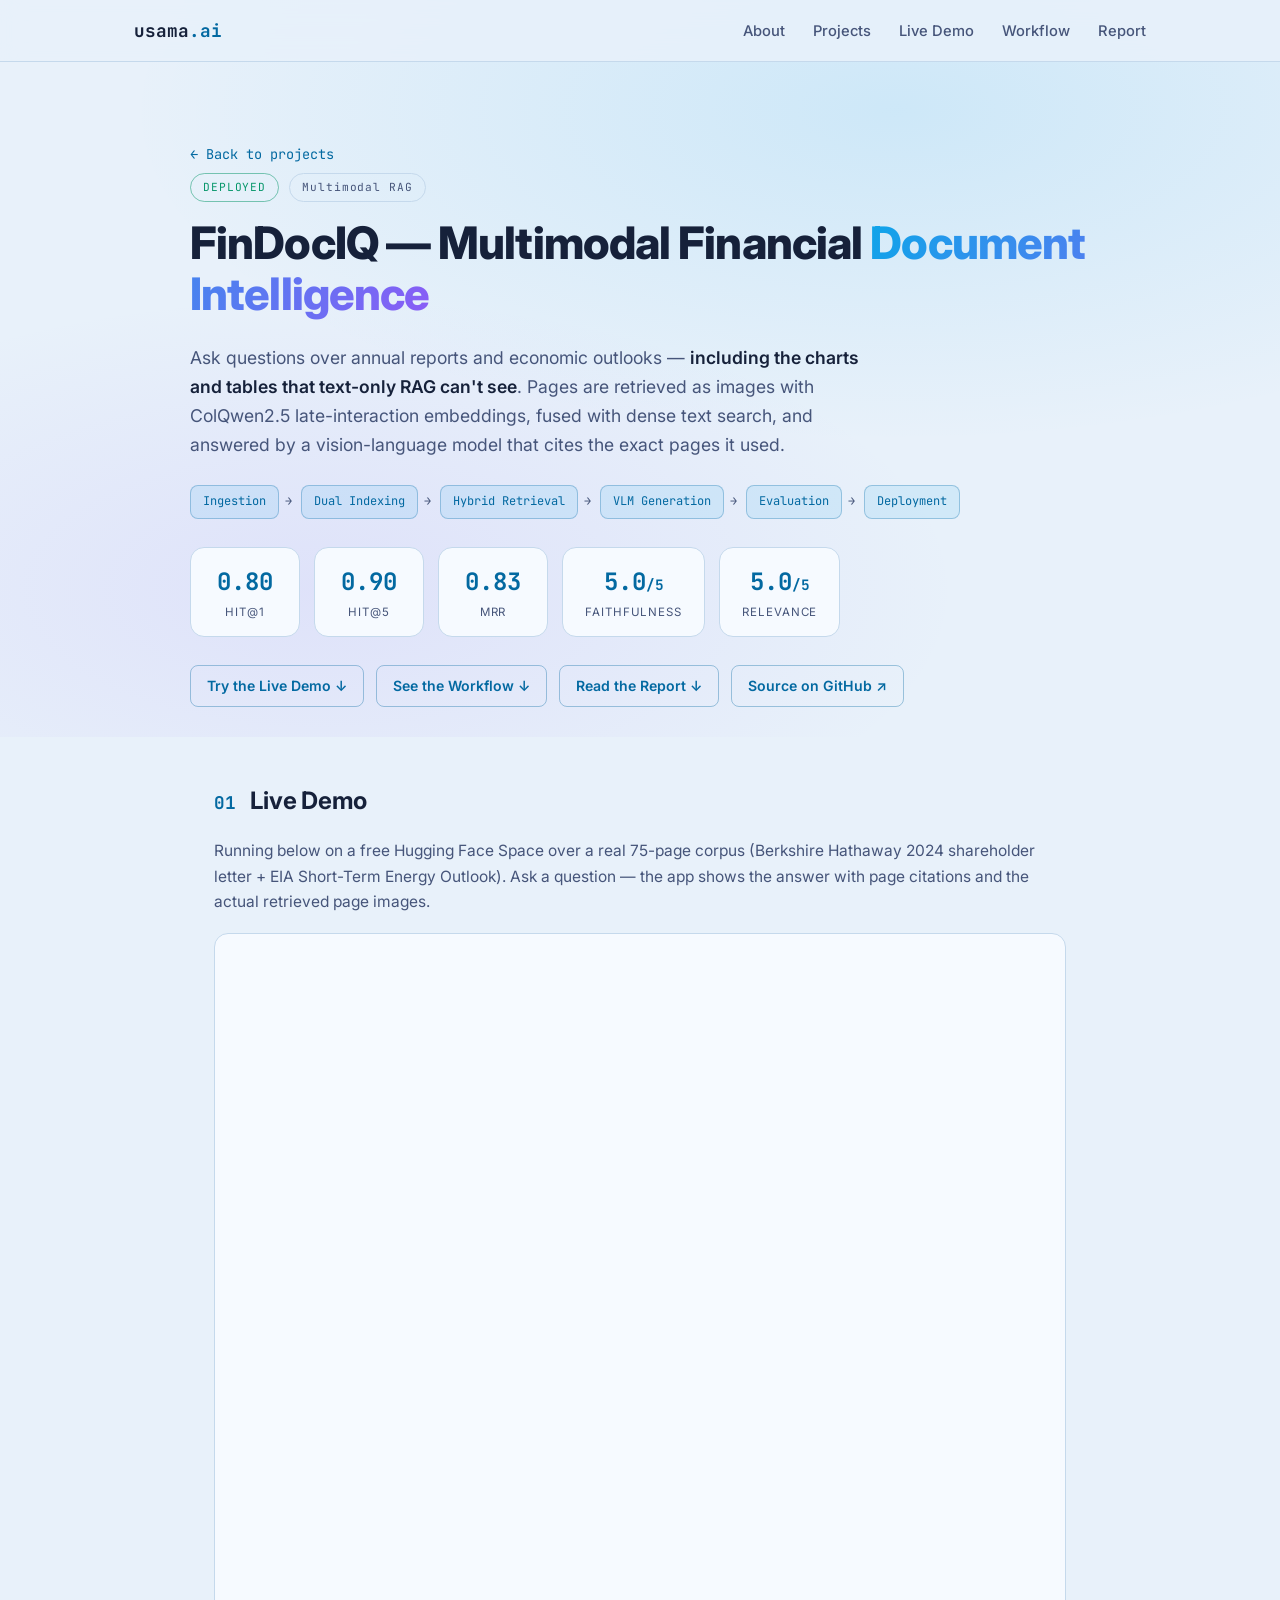
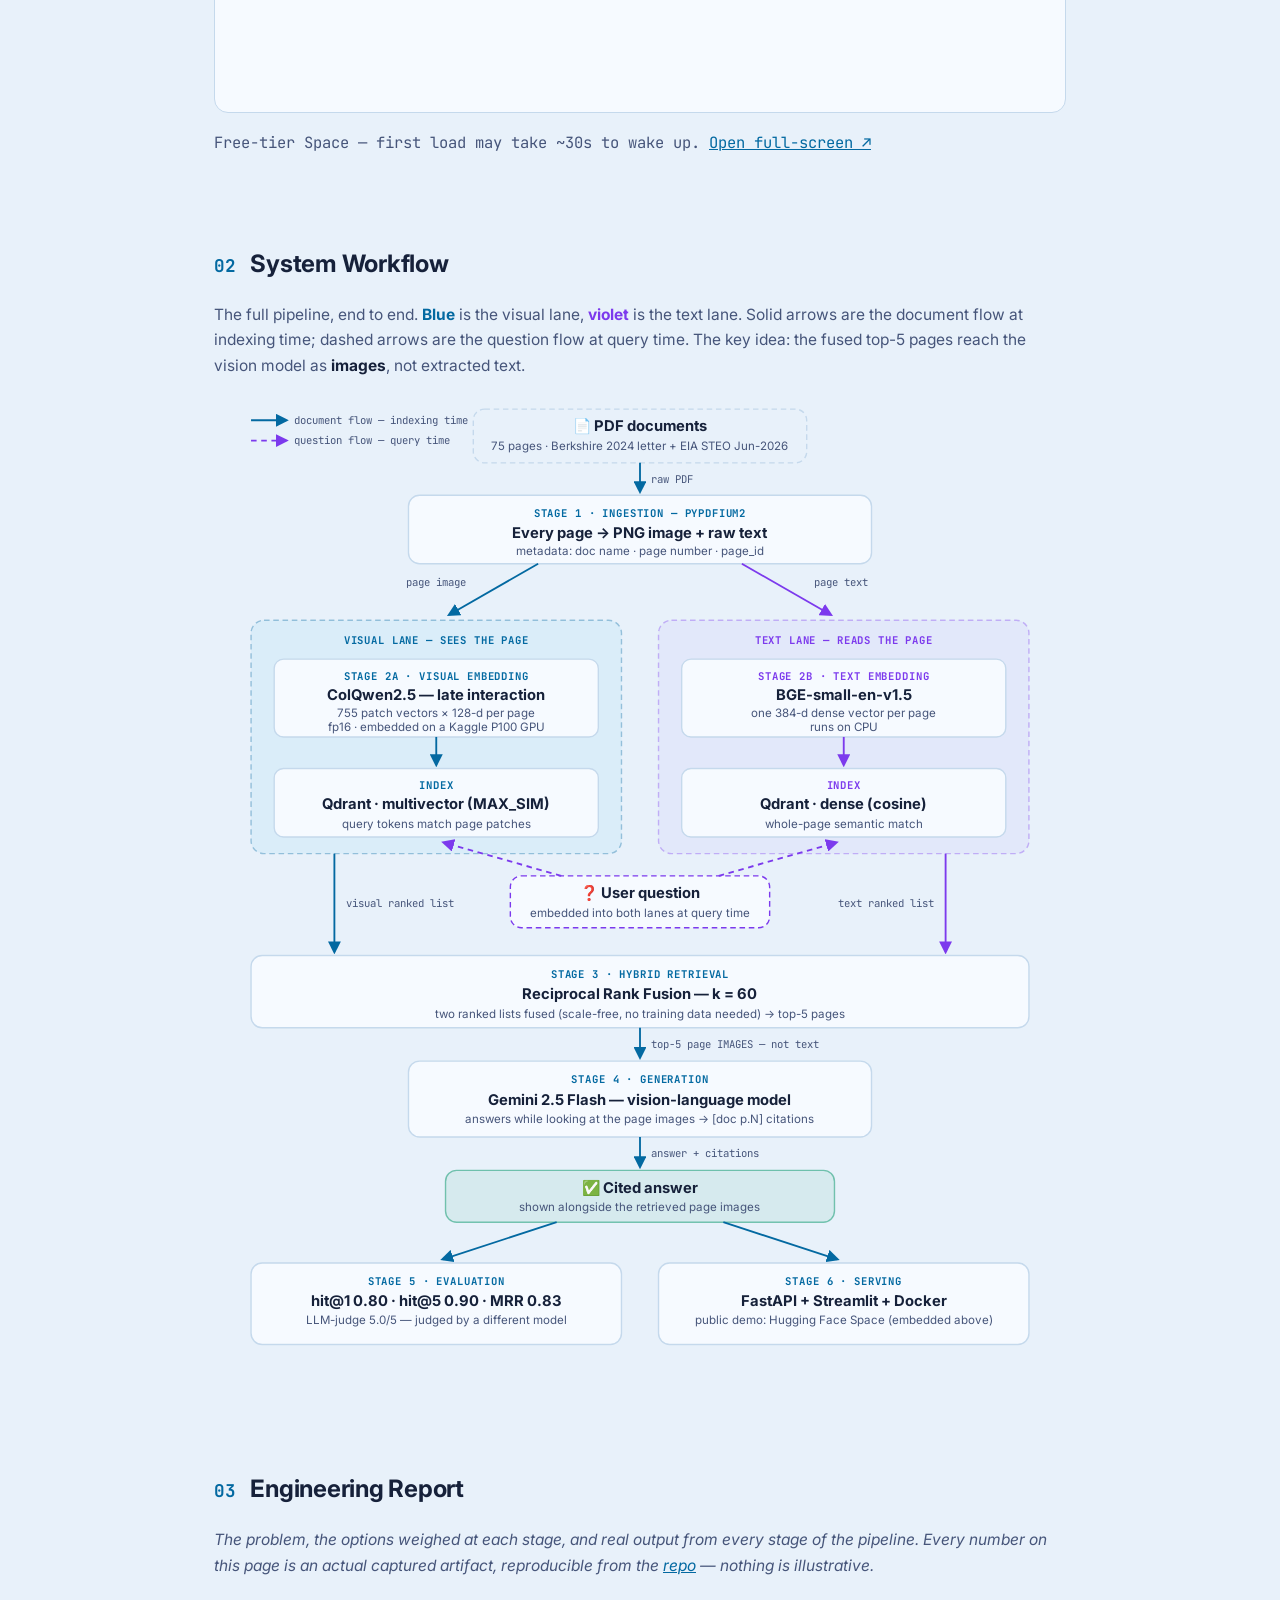
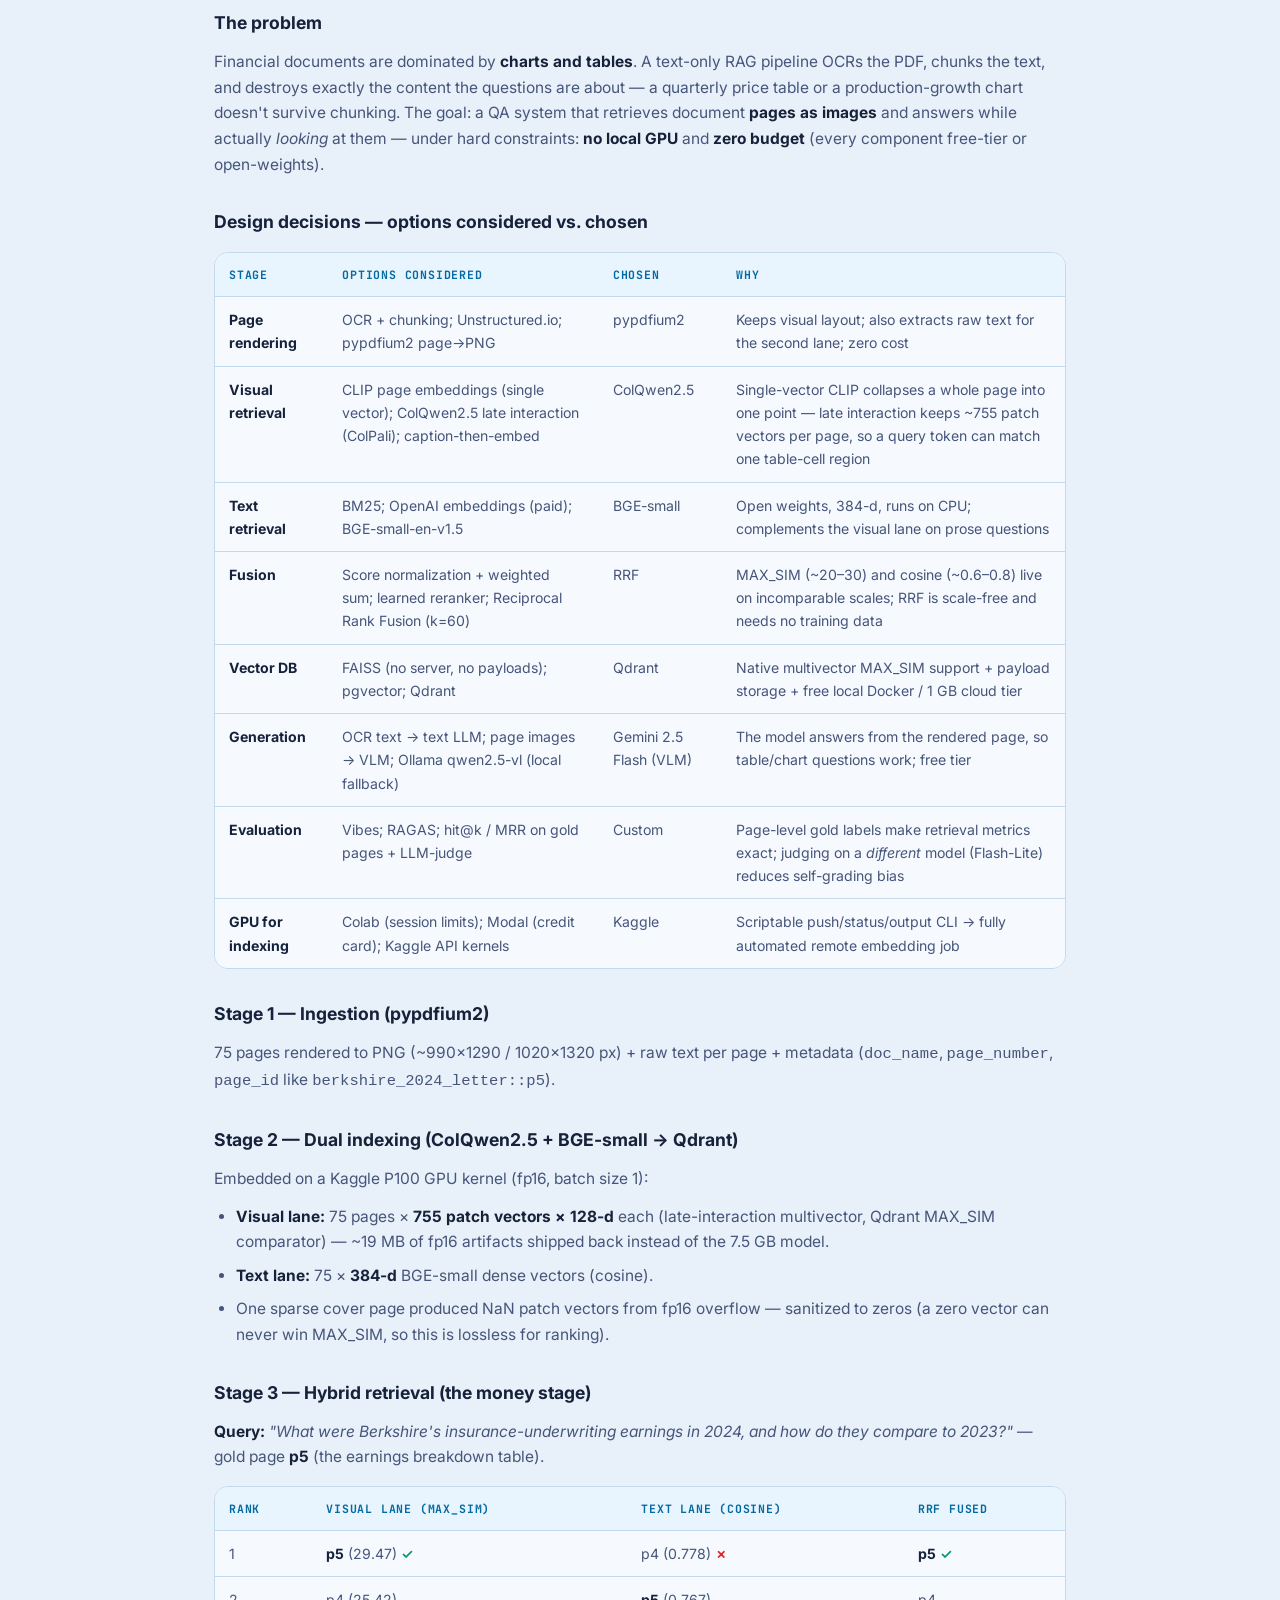
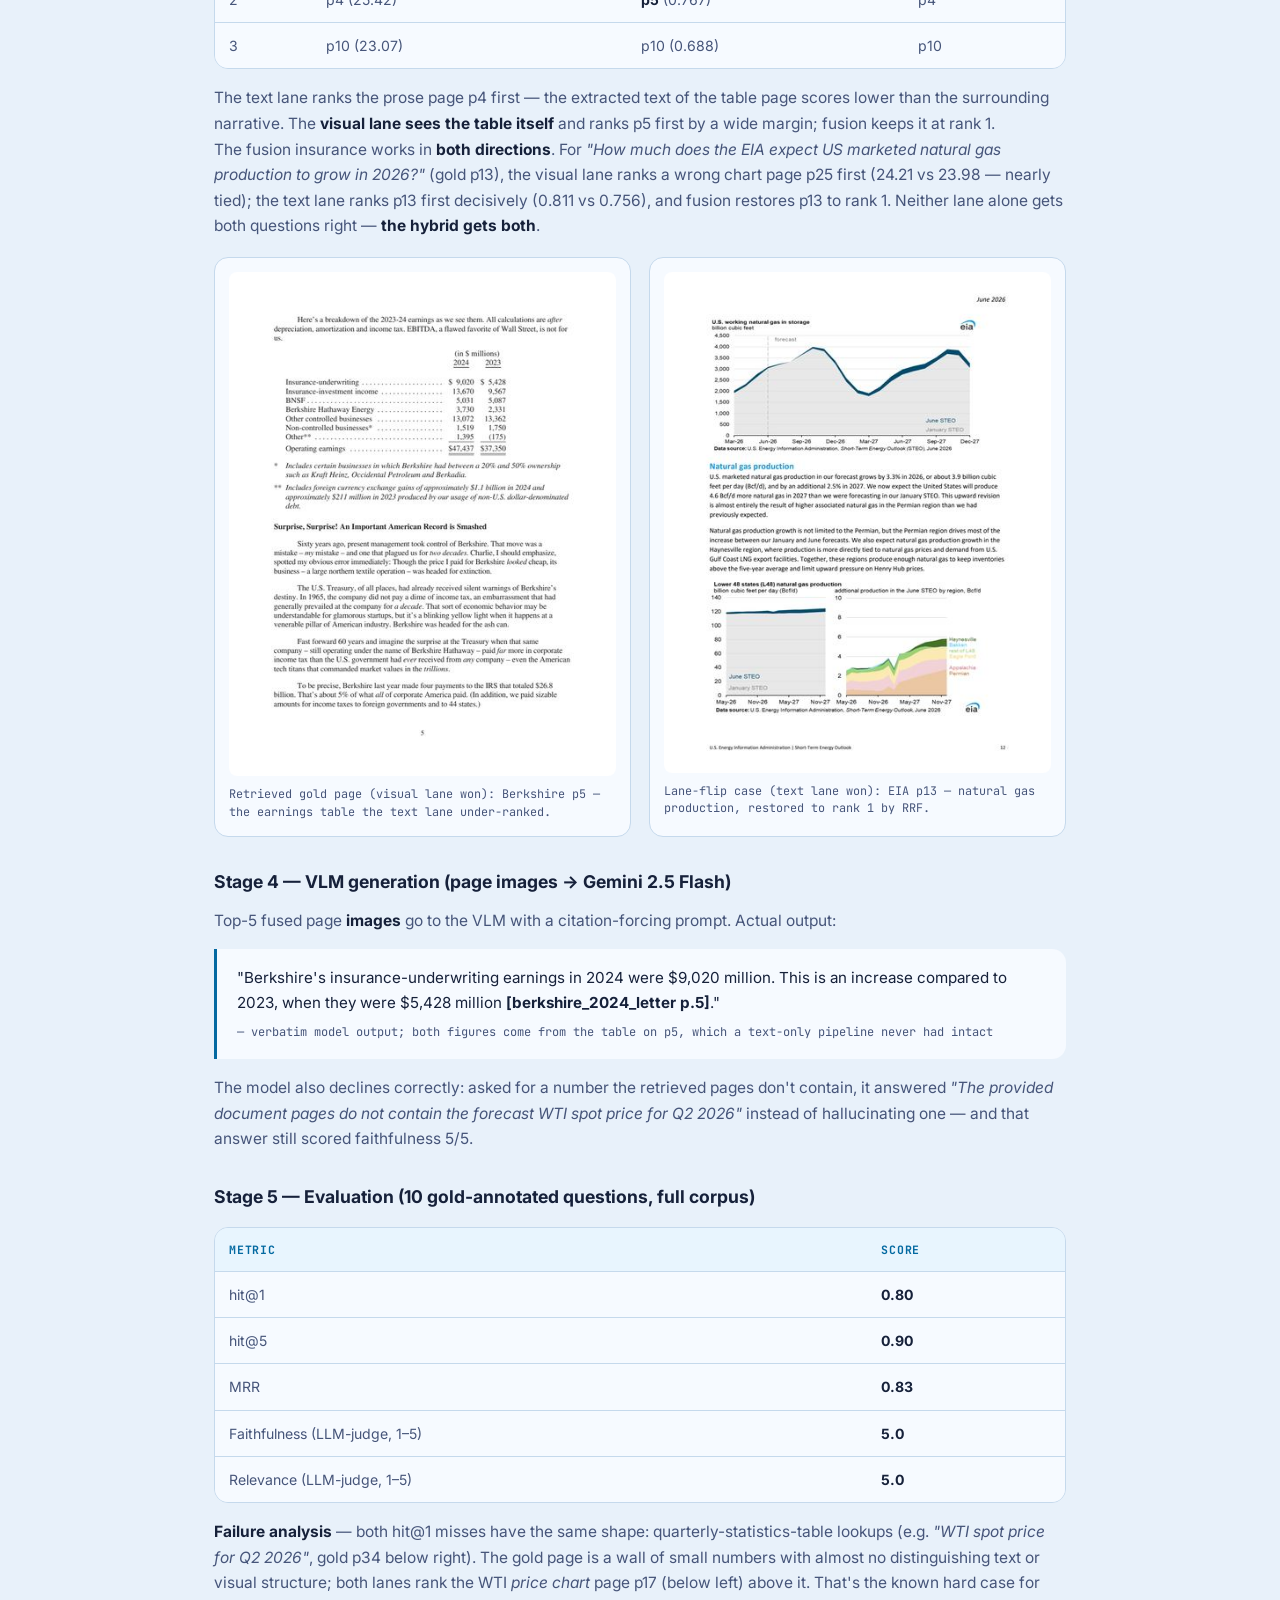
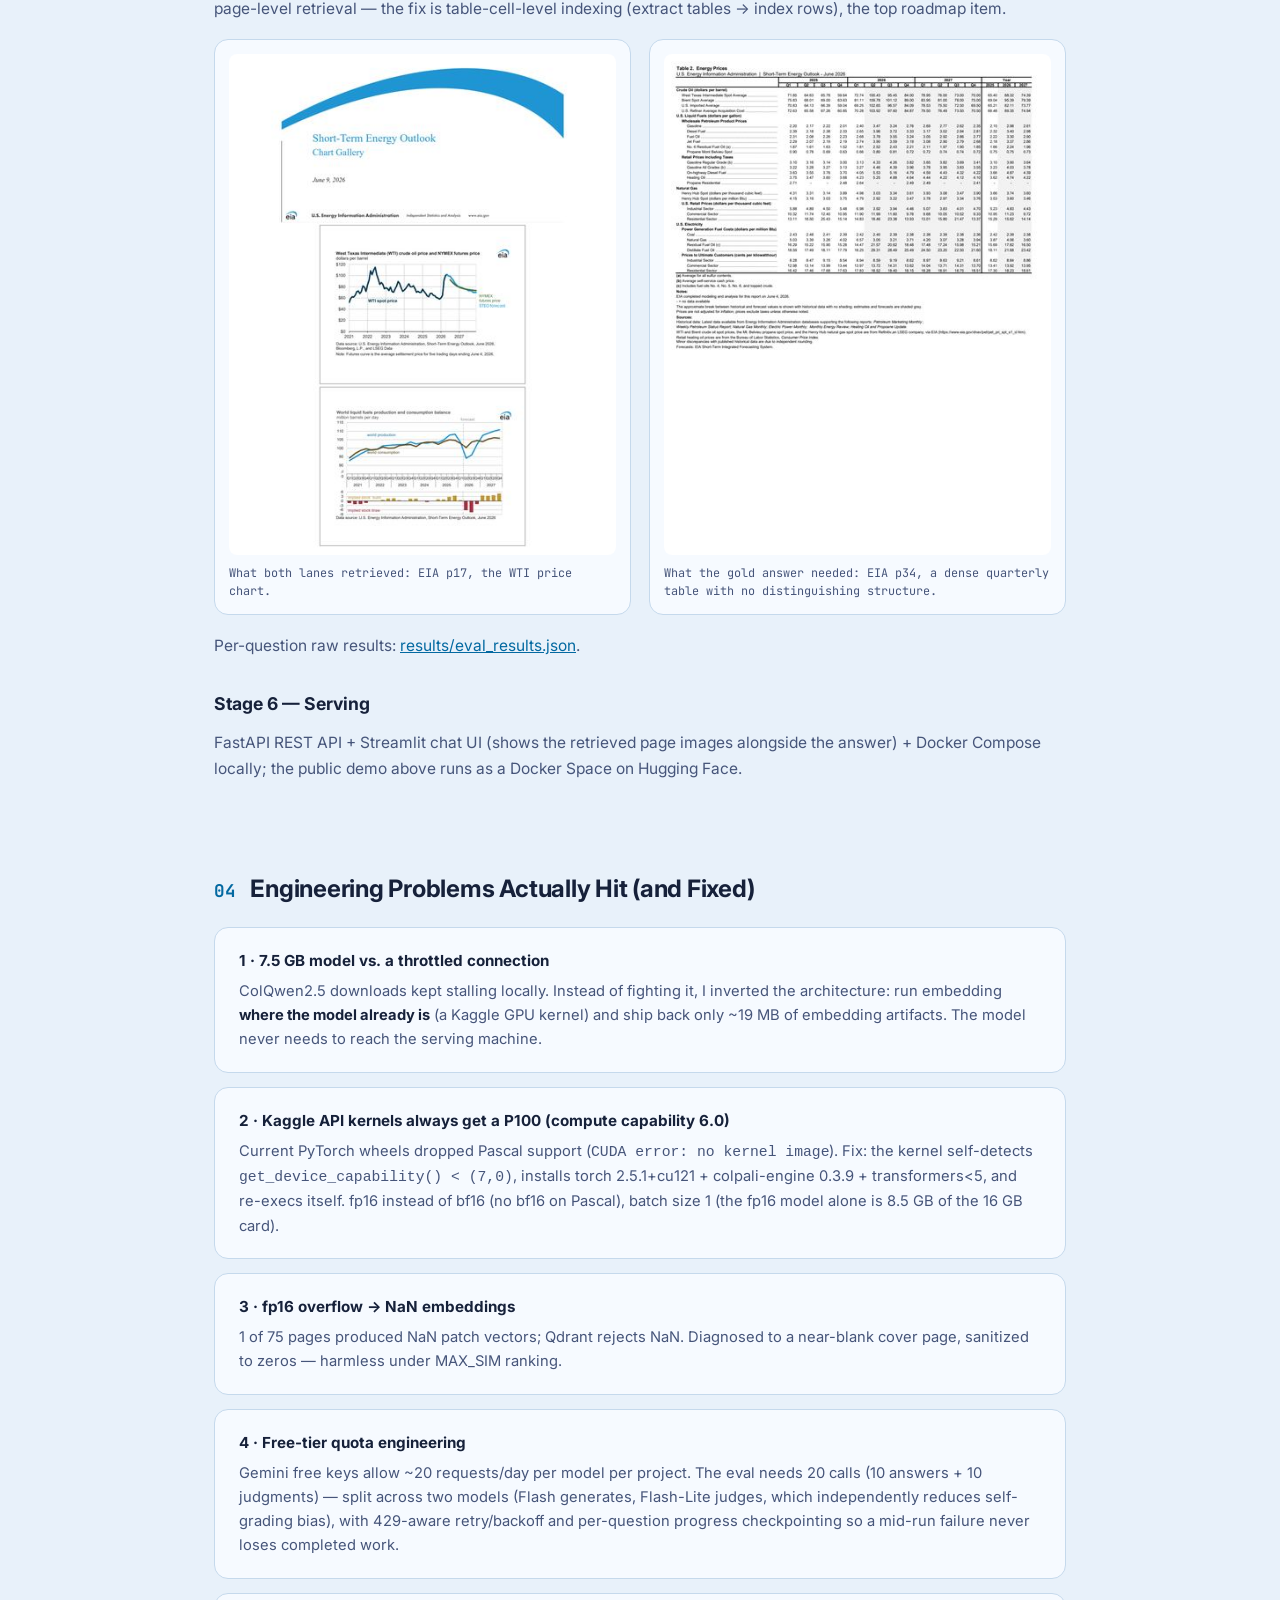
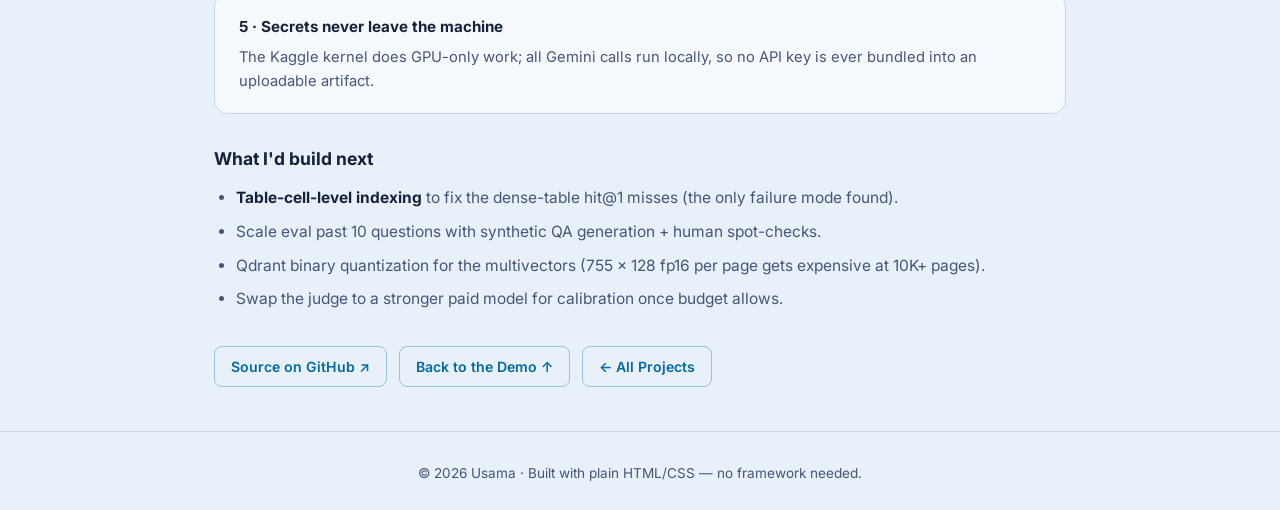
==== commit d7b4cb28: "Replace workflow section with proper SVG architecture diagram Real boxes and arrowheads, color-coded" ====
--- a/findociq.html
+++ b/findociq.html
@@ -110,6 +110,25 @@
     .wf-merge span::after { content: ""; display: block; }
     @media (max-width: 720px) { .wf-lanes { grid-template-columns: 1fr; } .wf-merge { grid-template-columns: 1fr; gap: 2px; } }
 
+    /* SVG workflow diagram (desktop); stacked .wf version shows on mobile */
+    .wf-svg { width: 100%; height: auto; display: block; margin: 20px 0; }
+    .wfd-box { fill: var(--bg-card); stroke: var(--border); stroke-width: 1.5; }
+    .wfd-io { fill: transparent; stroke-dasharray: 6 4; }
+    .wfd-lane-v { fill: rgba(14, 165, 233, 0.06); stroke: rgba(3, 105, 161, 0.35); stroke-dasharray: 6 4; stroke-width: 1.5; }
+    .wfd-lane-t { fill: rgba(139, 92, 246, 0.06); stroke: rgba(124, 58, 237, 0.35); stroke-dasharray: 6 4; stroke-width: 1.5; }
+    .wfd-q { fill: var(--bg-card); stroke: var(--accent-2); stroke-dasharray: 6 4; stroke-width: 1.5; }
+    .wfd-answer { fill: rgba(5, 150, 105, 0.08); stroke: rgba(5, 150, 105, 0.5); stroke-width: 1.5; }
+    .wfd-stage { font-family: var(--mono); font-size: 11.5px; font-weight: 700; letter-spacing: 0.08em; fill: var(--accent); }
+    .wfd-stage-t { fill: var(--accent-2); }
+    .wfd-main { font-family: "Inter", sans-serif; font-size: 16px; font-weight: 700; fill: var(--text); }
+    .wfd-sub { font-family: "Inter", sans-serif; font-size: 12.5px; fill: var(--text-dim); }
+    .wfd-label { font-family: var(--mono); font-size: 11.5px; fill: var(--text-dim); }
+    .wfd-flow { stroke: var(--accent); stroke-width: 2; fill: none; marker-end: url(#wfArr); }
+    .wfd-flow-t { stroke: var(--accent-2); stroke-width: 2; fill: none; marker-end: url(#wfArrT); }
+    .wfd-qflow { stroke: var(--accent-2); stroke-width: 2; stroke-dasharray: 6 5; fill: none; marker-end: url(#wfArrT); }
+    @media (min-width: 721px) { .wf { display: none; } }
+    @media (max-width: 720px) { .wf-svg { display: none; } }
+
     @media (max-width: 720px) {
       .cs-figs { grid-template-columns: 1fr; }
       .cs-demo-frame { height: 640px; }
@@ -192,10 +211,128 @@
     <section id="workflow" class="cs-section reveal">
       <h2><span class="section-num">02</span> System Workflow</h2>
       <p>
-        The full pipeline, end to end. A document flows down the diagram once at indexing time;
-        at query time the question enters both retrieval lanes and the fused top-5 pages go to
-        the vision model as <strong>images</strong>.
-      </p>
+        The full pipeline, end to end. <strong style="color:var(--accent)">Blue</strong> is the
+        visual lane, <strong style="color:var(--accent-2)">violet</strong> is the text lane.
+        Solid arrows are the document flow at indexing time; dashed arrows are the question flow
+        at query time. The key idea: the fused top-5 pages reach the vision model as
+        <strong>images</strong>, not extracted text.
+      </p>
+      <svg class="wf-svg" viewBox="0 0 920 1040" xmlns="http://www.w3.org/2000/svg" role="img" aria-label="FinDocIQ pipeline workflow diagram">
+        <defs>
+          <marker id="wfArr" viewBox="0 0 10 10" refX="8" refY="5" markerWidth="7" markerHeight="7" orient="auto-start-reverse">
+            <path d="M0,0 L10,5 L0,10 z" fill="#0369a1"/>
+          </marker>
+          <marker id="wfArrT" viewBox="0 0 10 10" refX="8" refY="5" markerWidth="7" markerHeight="7" orient="auto-start-reverse">
+            <path d="M0,0 L10,5 L0,10 z" fill="#7c3aed"/>
+          </marker>
+        </defs>
+
+        <!-- legend -->
+        <line x1="40" y1="24" x2="78" y2="24" class="wfd-flow"/>
+        <text x="86" y="28" class="wfd-label">document flow — indexing time</text>
+        <line x1="40" y1="46" x2="78" y2="46" class="wfd-qflow"/>
+        <text x="86" y="50" class="wfd-label">question flow — query time</text>
+
+        <!-- input -->
+        <rect x="280" y="12" width="360" height="58" rx="12" class="wfd-box wfd-io"/>
+        <text x="460" y="36" text-anchor="middle" class="wfd-main" font-size="15">📄 PDF documents</text>
+        <text x="460" y="56" text-anchor="middle" class="wfd-sub">75 pages · Berkshire 2024 letter + EIA STEO Jun-2026</text>
+
+        <line x1="460" y1="70" x2="460" y2="101" class="wfd-flow"/>
+        <text x="472" y="92" class="wfd-label">raw PDF</text>
+
+        <!-- stage 1 -->
+        <rect x="210" y="105" width="500" height="74" rx="12" class="wfd-box"/>
+        <text x="460" y="129" text-anchor="middle" class="wfd-stage">STAGE 1 · INGESTION — PYPDFIUM2</text>
+        <text x="460" y="151" text-anchor="middle" class="wfd-main">Every page → PNG image + raw text</text>
+        <text x="460" y="170" text-anchor="middle" class="wfd-sub">metadata: doc name · page number · page_id</text>
+
+        <path d="M350,179 L254,234" class="wfd-flow"/>
+        <path d="M570,179 L666,234" class="wfd-flow-t"/>
+        <text x="272" y="203" text-anchor="end" class="wfd-label">page image</text>
+        <text x="648" y="203" text-anchor="start" class="wfd-label">page text</text>
+
+        <!-- lanes -->
+        <rect x="40" y="240" width="400" height="252" rx="14" class="wfd-lane-v"/>
+        <rect x="480" y="240" width="400" height="252" rx="14" class="wfd-lane-t"/>
+        <text x="240" y="266" text-anchor="middle" class="wfd-stage">VISUAL LANE — SEES THE PAGE</text>
+        <text x="680" y="266" text-anchor="middle" class="wfd-stage wfd-stage-t">TEXT LANE — READS THE PAGE</text>
+
+        <rect x="65" y="282" width="350" height="84" rx="10" class="wfd-box"/>
+        <text x="240" y="304" text-anchor="middle" class="wfd-stage">STAGE 2A · VISUAL EMBEDDING</text>
+        <text x="240" y="326" text-anchor="middle" class="wfd-main" font-size="15">ColQwen2.5 — late interaction</text>
+        <text x="240" y="344" text-anchor="middle" class="wfd-sub">755 patch vectors × 128-d per page</text>
+        <text x="240" y="360" text-anchor="middle" class="wfd-sub">fp16 · embedded on a Kaggle P100 GPU</text>
+
+        <rect x="505" y="282" width="350" height="84" rx="10" class="wfd-box"/>
+        <text x="680" y="304" text-anchor="middle" class="wfd-stage wfd-stage-t">STAGE 2B · TEXT EMBEDDING</text>
+        <text x="680" y="326" text-anchor="middle" class="wfd-main" font-size="15">BGE-small-en-v1.5</text>
+        <text x="680" y="344" text-anchor="middle" class="wfd-sub">one 384-d dense vector per page</text>
+        <text x="680" y="360" text-anchor="middle" class="wfd-sub">runs on CPU</text>
+
+        <line x1="240" y1="366" x2="240" y2="396" class="wfd-flow"/>
+        <line x1="680" y1="366" x2="680" y2="396" class="wfd-flow-t"/>
+
+        <rect x="65" y="400" width="350" height="74" rx="10" class="wfd-box"/>
+        <text x="240" y="422" text-anchor="middle" class="wfd-stage">INDEX</text>
+        <text x="240" y="444" text-anchor="middle" class="wfd-main" font-size="15">Qdrant · multivector (MAX_SIM)</text>
+        <text x="240" y="464" text-anchor="middle" class="wfd-sub">query tokens match page patches</text>
+
+        <rect x="505" y="400" width="350" height="74" rx="10" class="wfd-box"/>
+        <text x="680" y="422" text-anchor="middle" class="wfd-stage wfd-stage-t">INDEX</text>
+        <text x="680" y="444" text-anchor="middle" class="wfd-main" font-size="15">Qdrant · dense (cosine)</text>
+        <text x="680" y="464" text-anchor="middle" class="wfd-sub">whole-page semantic match</text>
+
+        <!-- query-time input -->
+        <rect x="320" y="516" width="280" height="56" rx="12" class="wfd-q"/>
+        <text x="460" y="540" text-anchor="middle" class="wfd-main" font-size="14">❓ User question</text>
+        <text x="460" y="560" text-anchor="middle" class="wfd-sub">embedded into both lanes at query time</text>
+        <path d="M375,516 L248,480" class="wfd-qflow"/>
+        <path d="M545,516 L672,480" class="wfd-qflow"/>
+
+        <!-- ranked lists into fusion -->
+        <line x1="130" y1="492" x2="130" y2="598" class="wfd-flow"/>
+        <text x="142" y="550" class="wfd-label">visual ranked list</text>
+        <line x1="790" y1="492" x2="790" y2="598" class="wfd-flow-t"/>
+        <text x="778" y="550" text-anchor="end" class="wfd-label">text ranked list</text>
+
+        <!-- stage 3 -->
+        <rect x="40" y="602" width="840" height="78" rx="12" class="wfd-box"/>
+        <text x="460" y="626" text-anchor="middle" class="wfd-stage">STAGE 3 · HYBRID RETRIEVAL</text>
+        <text x="460" y="649" text-anchor="middle" class="wfd-main">Reciprocal Rank Fusion — k = 60</text>
+        <text x="460" y="669" text-anchor="middle" class="wfd-sub">two ranked lists fused (scale-free, no training data needed) → top-5 pages</text>
+
+        <line x1="460" y1="680" x2="460" y2="712" class="wfd-flow"/>
+        <text x="472" y="702" class="wfd-label">top-5 page IMAGES — not text</text>
+
+        <!-- stage 4 -->
+        <rect x="210" y="716" width="500" height="82" rx="12" class="wfd-box"/>
+        <text x="460" y="740" text-anchor="middle" class="wfd-stage">STAGE 4 · GENERATION</text>
+        <text x="460" y="763" text-anchor="middle" class="wfd-main">Gemini 2.5 Flash — vision-language model</text>
+        <text x="460" y="783" text-anchor="middle" class="wfd-sub">answers while looking at the page images → [doc p.N] citations</text>
+
+        <line x1="460" y1="798" x2="460" y2="830" class="wfd-flow"/>
+        <text x="472" y="820" class="wfd-label">answer + citations</text>
+
+        <!-- output -->
+        <rect x="250" y="834" width="420" height="56" rx="12" class="wfd-answer"/>
+        <text x="460" y="858" text-anchor="middle" class="wfd-main" font-size="15">✅ Cited answer</text>
+        <text x="460" y="878" text-anchor="middle" class="wfd-sub">shown alongside the retrieved page images</text>
+
+        <path d="M370,890 L247,930" class="wfd-flow"/>
+        <path d="M550,890 L673,930" class="wfd-flow"/>
+
+        <!-- stages 5 & 6 -->
+        <rect x="40" y="934" width="400" height="88" rx="12" class="wfd-box"/>
+        <text x="240" y="958" text-anchor="middle" class="wfd-stage">STAGE 5 · EVALUATION</text>
+        <text x="240" y="980" text-anchor="middle" class="wfd-main" font-size="14.5">hit@1 0.80 · hit@5 0.90 · MRR 0.83</text>
+        <text x="240" y="1000" text-anchor="middle" class="wfd-sub">LLM-judge 5.0/5 — judged by a different model</text>
+
+        <rect x="480" y="934" width="400" height="88" rx="12" class="wfd-box"/>
+        <text x="680" y="958" text-anchor="middle" class="wfd-stage">STAGE 6 · SERVING</text>
+        <text x="680" y="980" text-anchor="middle" class="wfd-main" font-size="14.5">FastAPI + Streamlit + Docker</text>
+        <text x="680" y="1000" text-anchor="middle" class="wfd-sub">public demo: Hugging Face Space (embedded above)</text>
+      </svg>
       <div class="wf">
         <div class="wf-node wf-io">
           <span class="wf-what">📄 PDF documents — 75 pages (Berkshire 2024 letter + EIA STEO)</span>
--- a/styles.css
+++ b/styles.css
@@ -1,8 +1,8 @@
 :root {
-  --bg: #f6f8fc;
-  --bg-card: #ffffff;
-  --bg-card-hover: #eef3fb;
-  --border: #d9e2f0;
+  --bg: #e8f1fa;
+  --bg-card: #f6faff;
+  --bg-card-hover: #e0edf9;
+  --border: #c5d9ec;
   --text: #16213a;
   --text-dim: #46557a;
   --accent: #0369a1;
@@ -38,7 +38,7 @@
   position: fixed;
   top: 0; left: 0; right: 0;
   z-index: 100;
-  background: rgba(246, 248, 252, 0.88);
+  background: rgba(232, 241, 250, 0.88);
   backdrop-filter: blur(12px);
   border-bottom: 1px solid var(--border);
 }
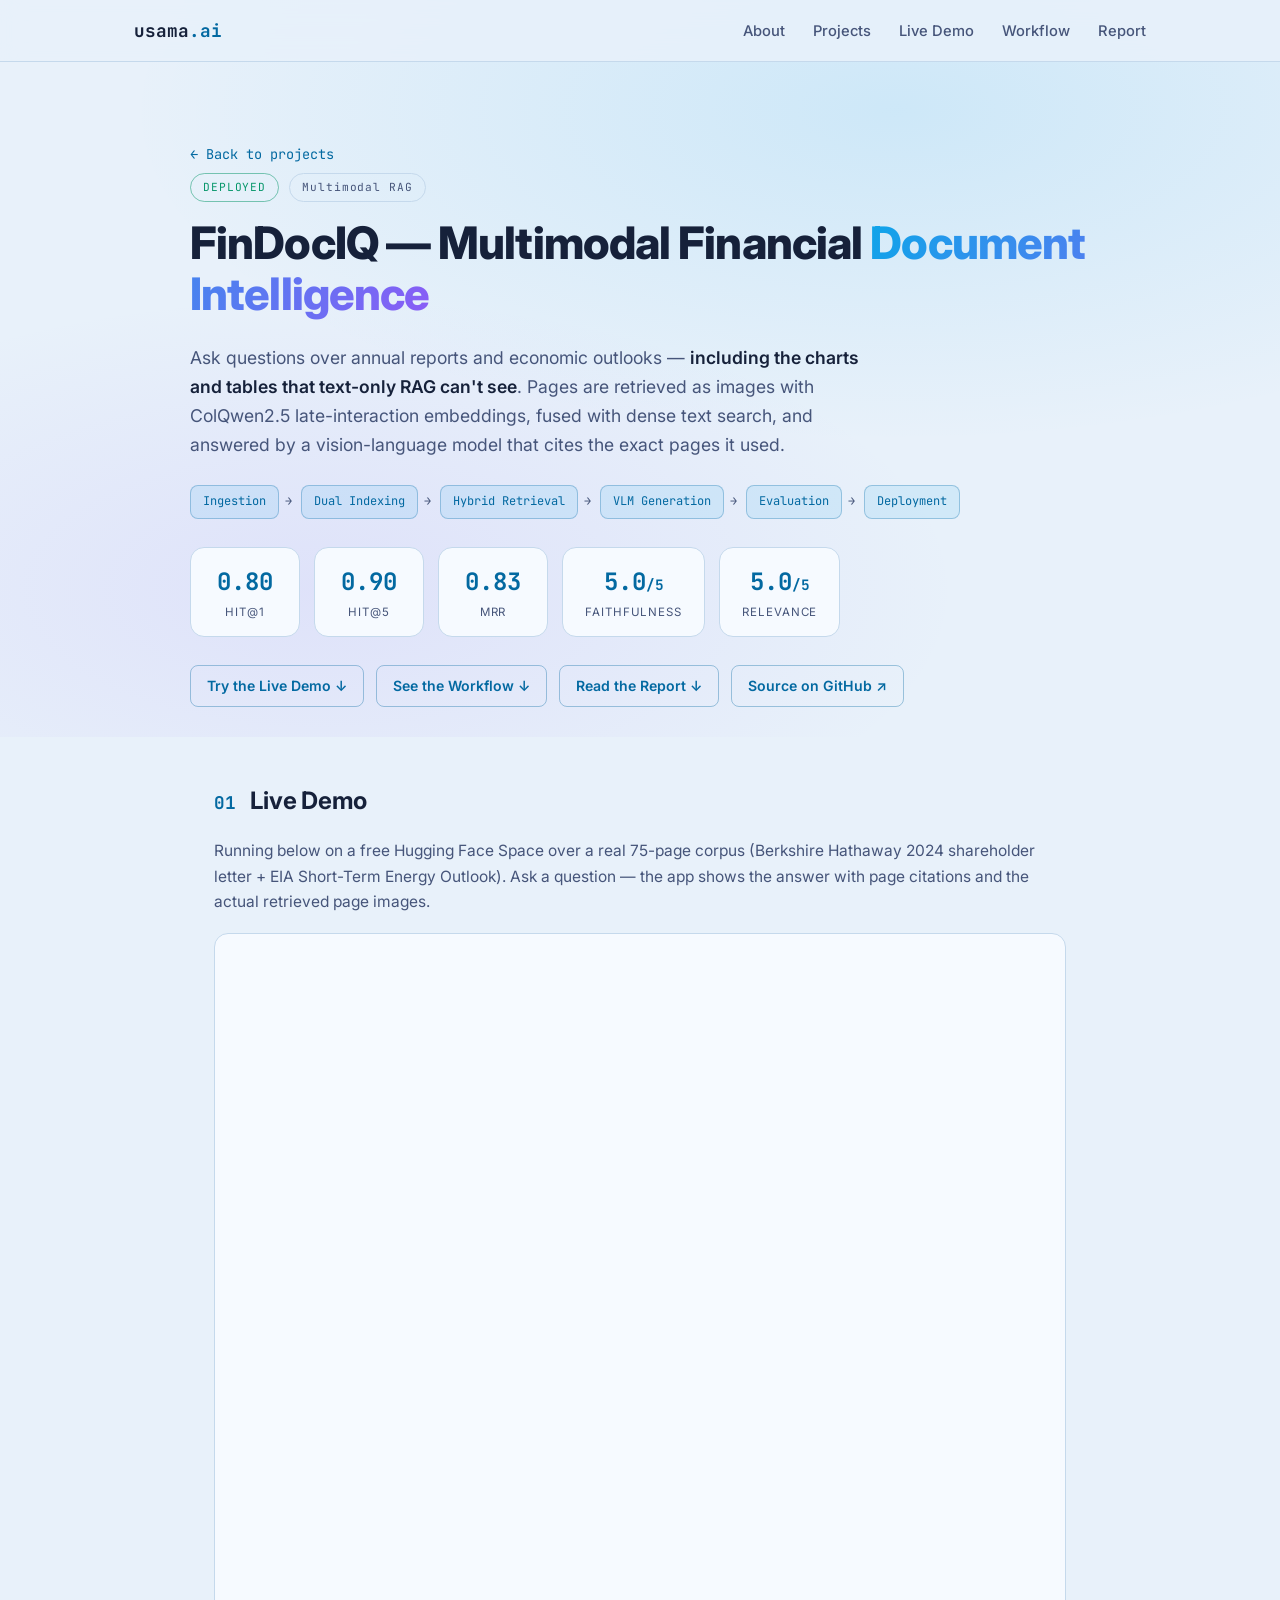
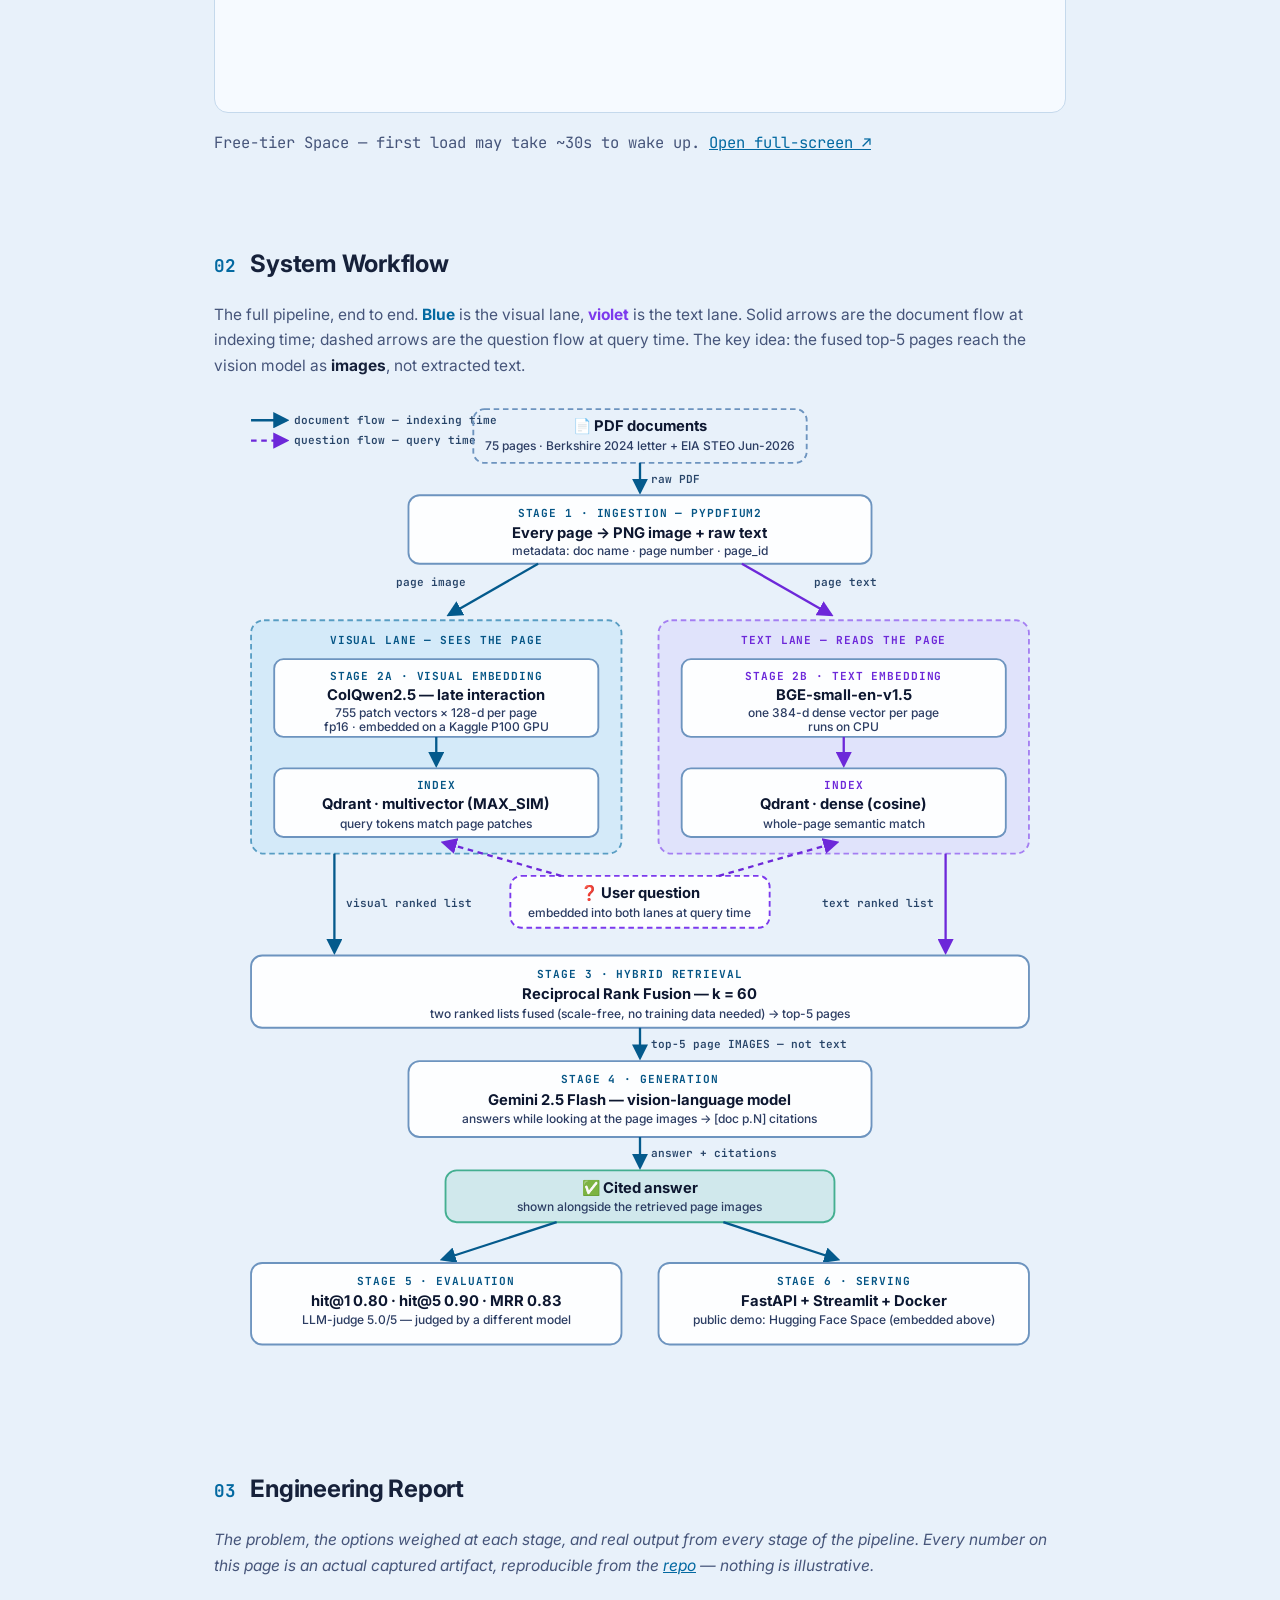
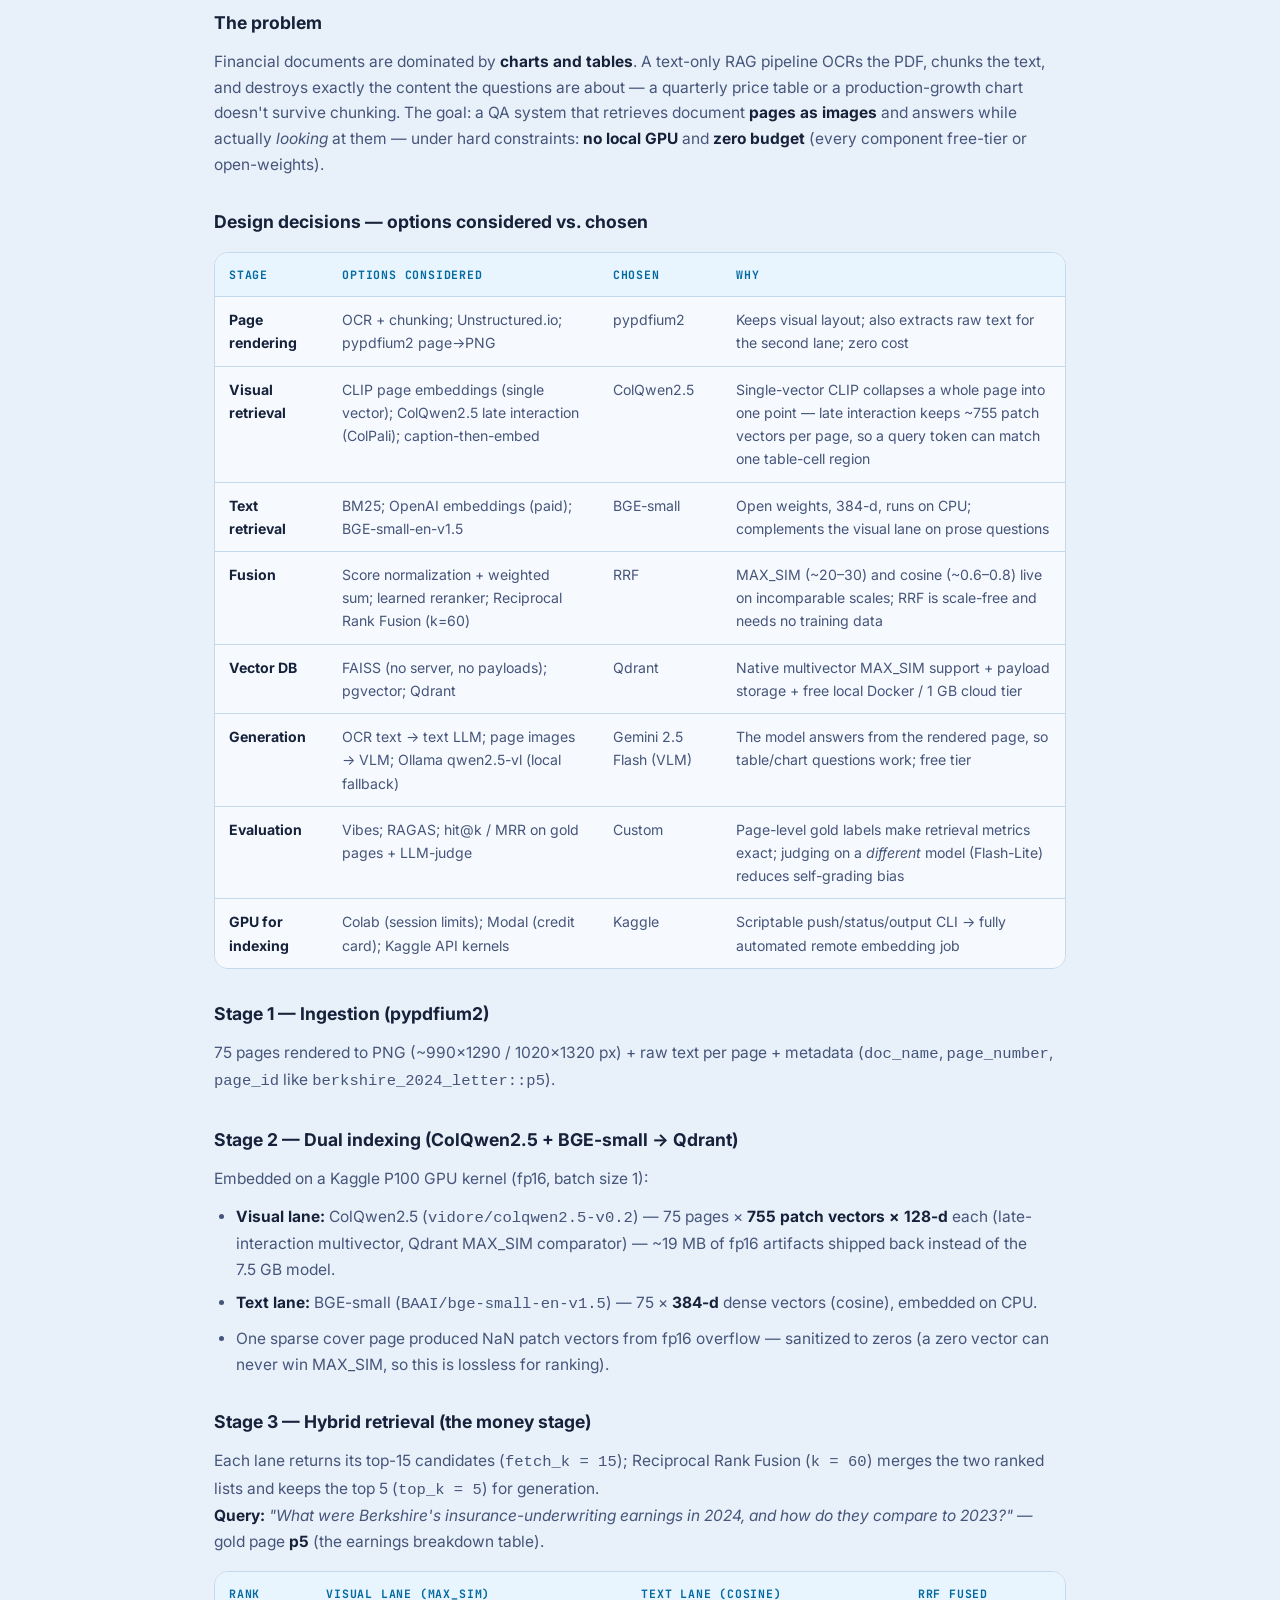
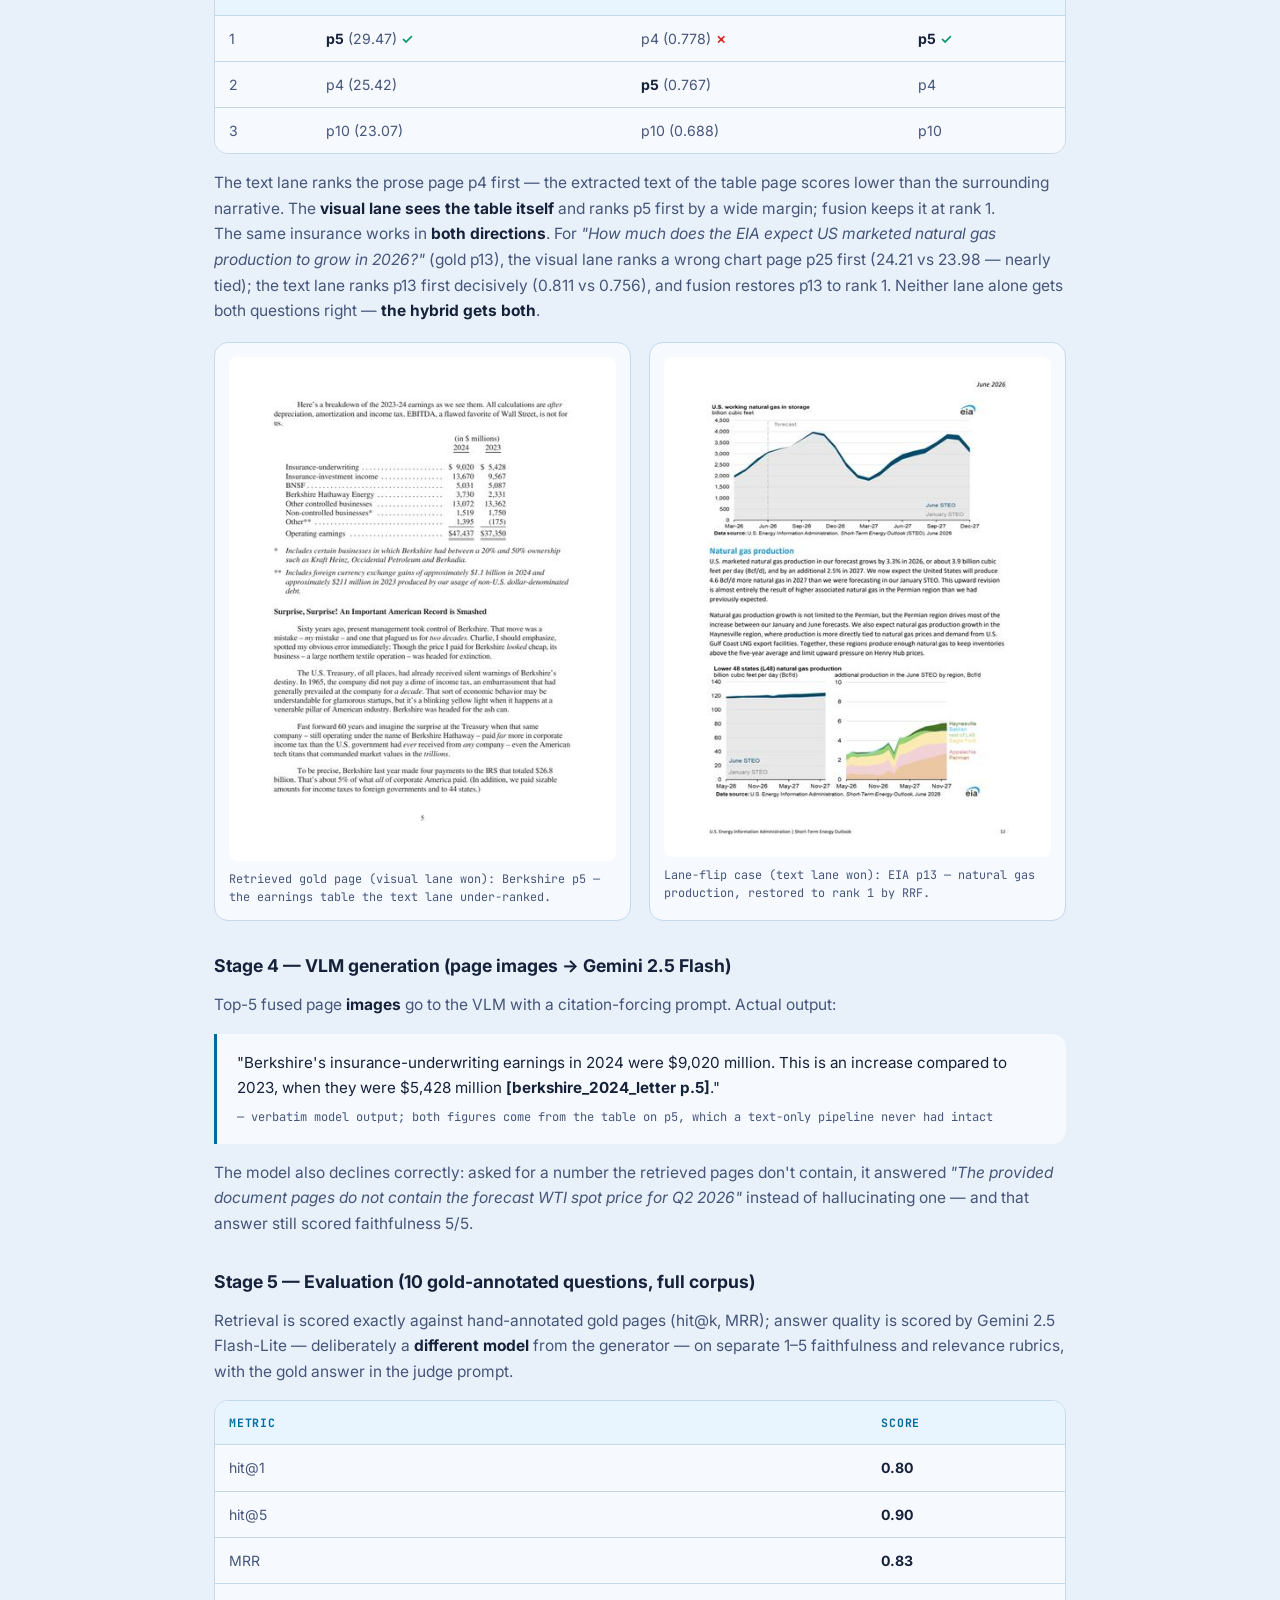
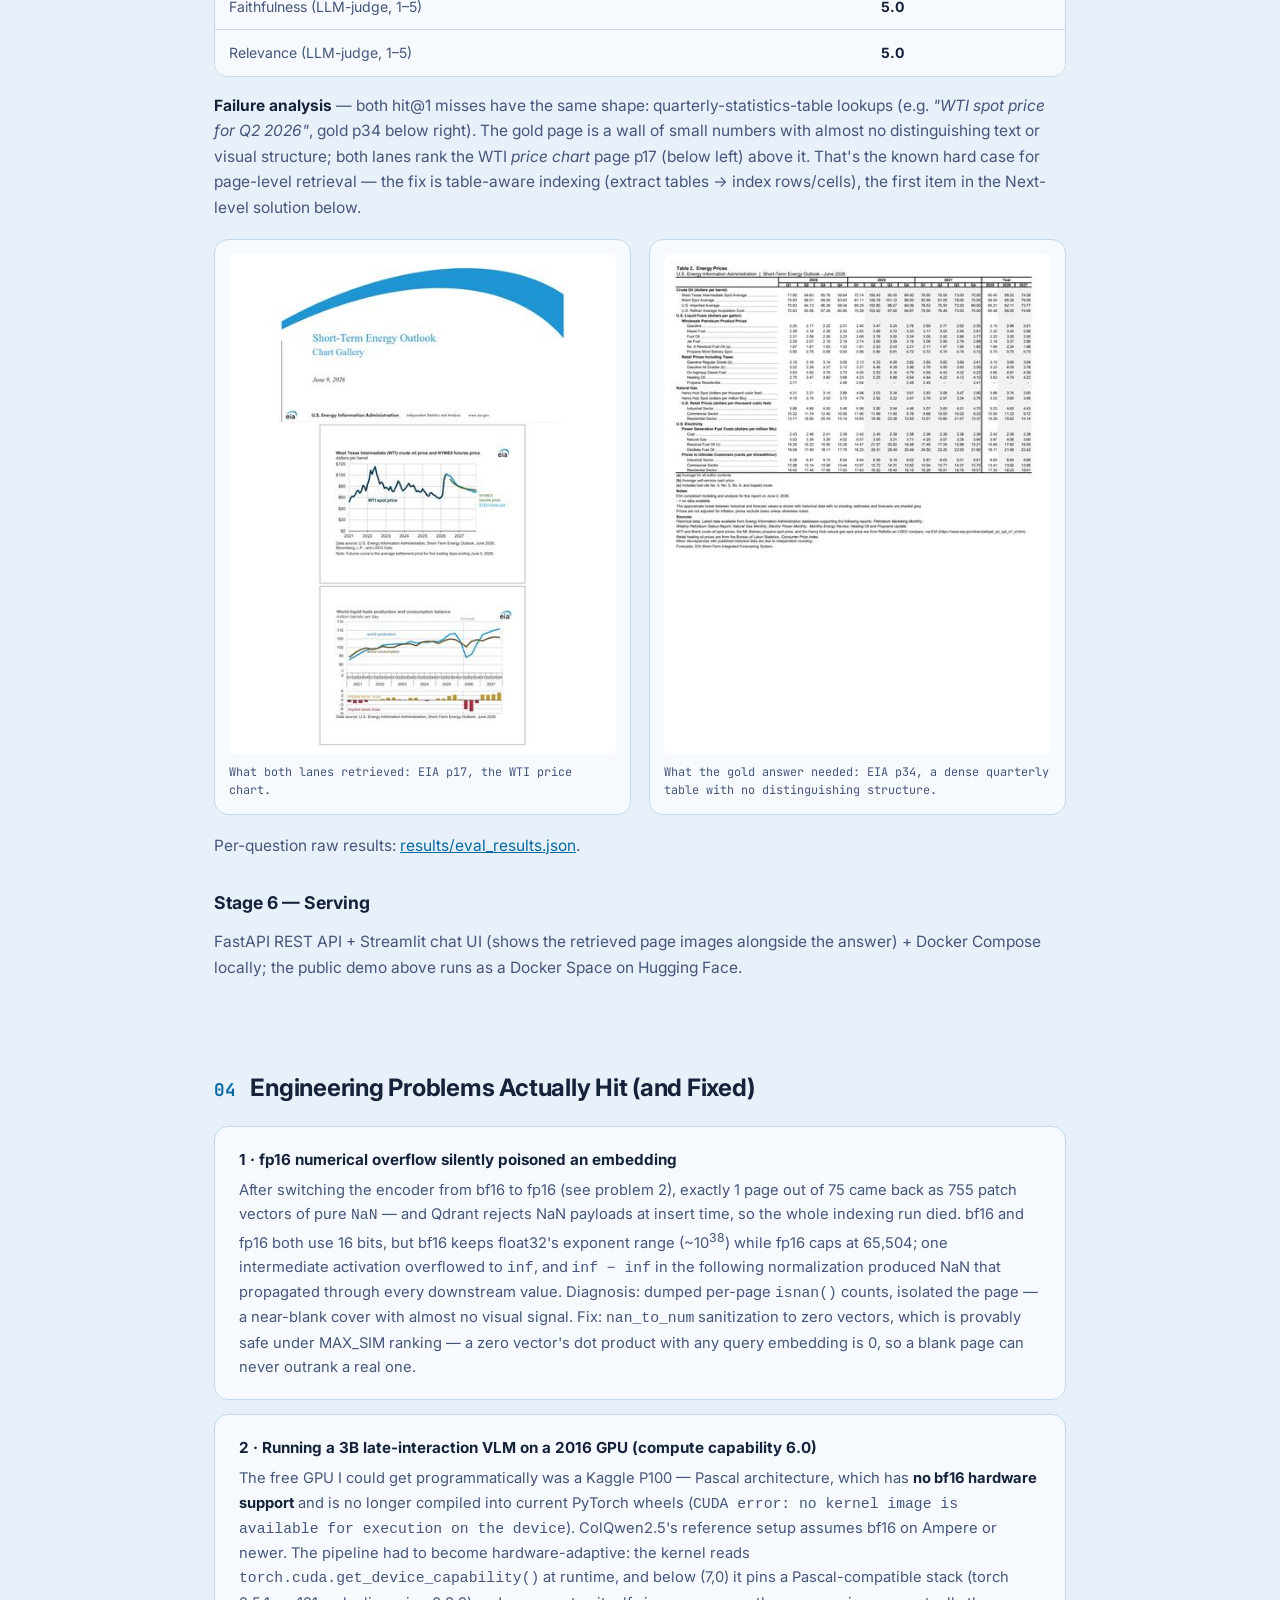
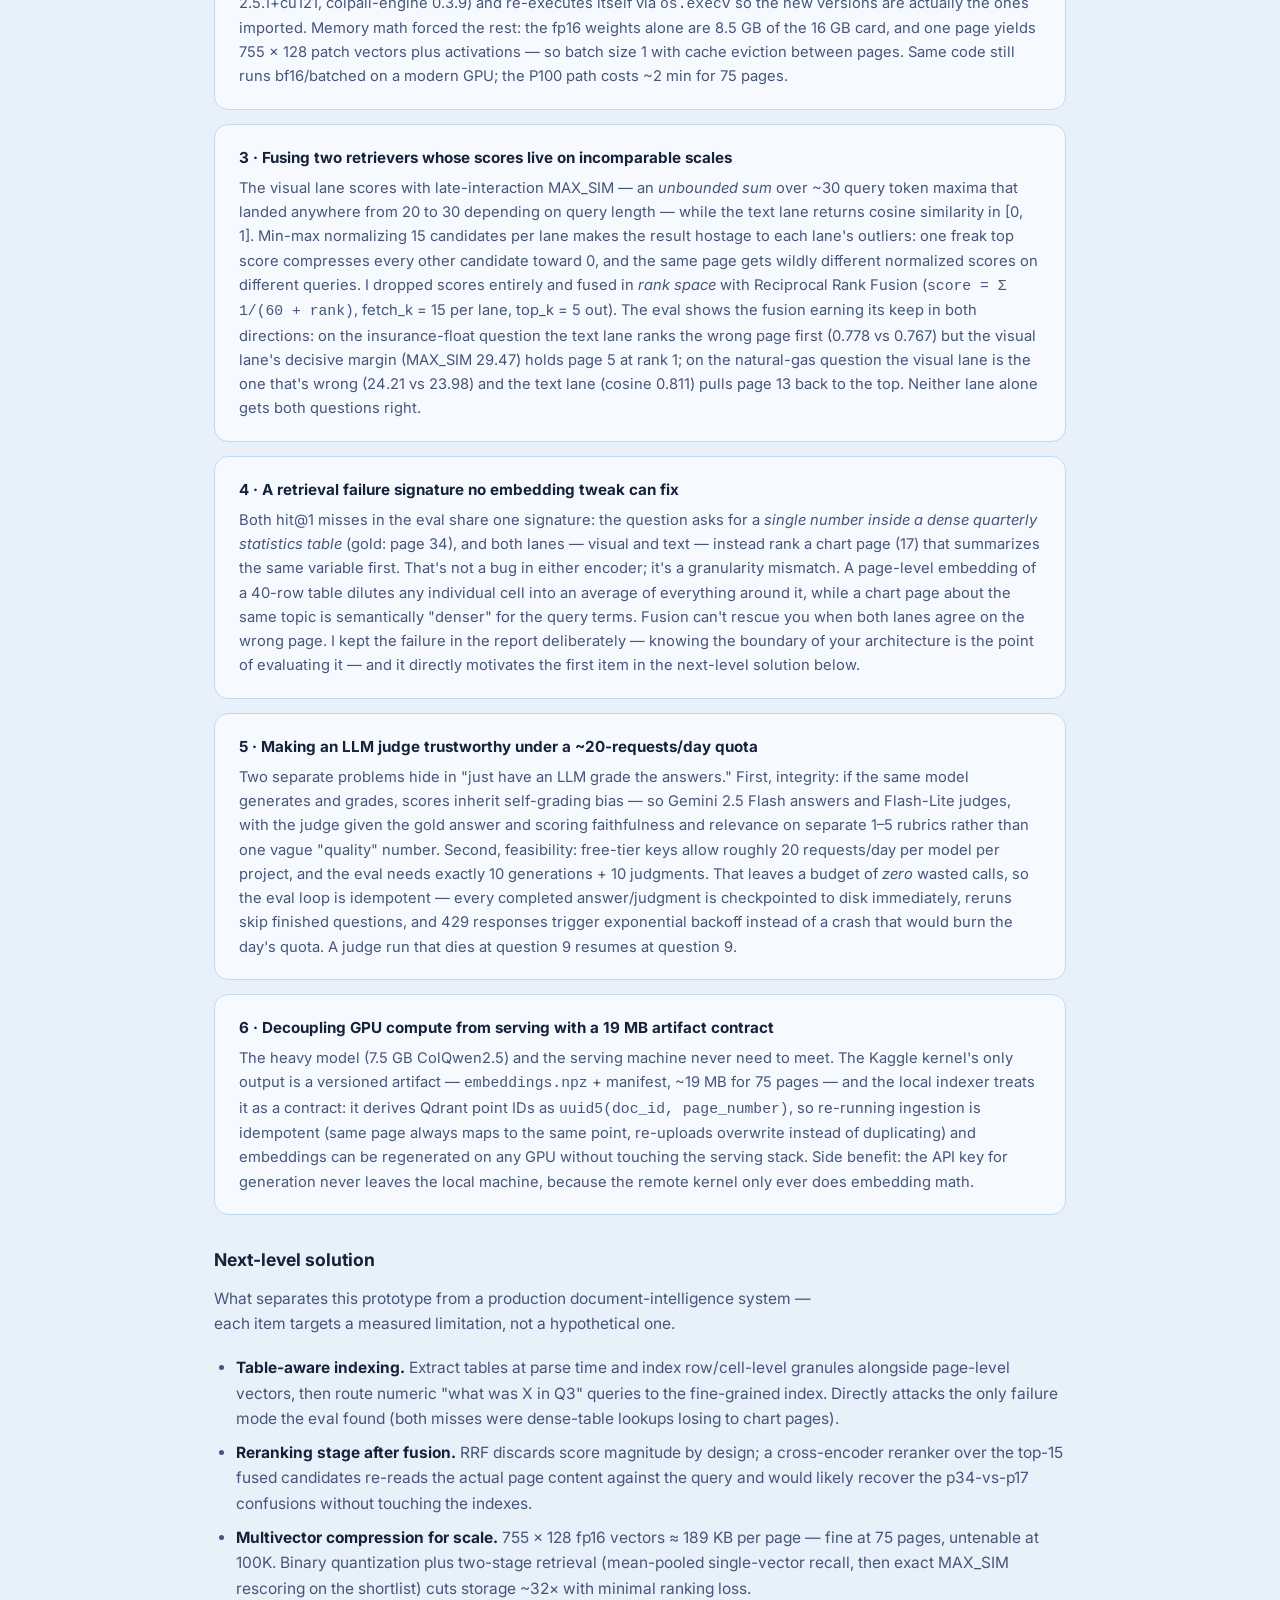
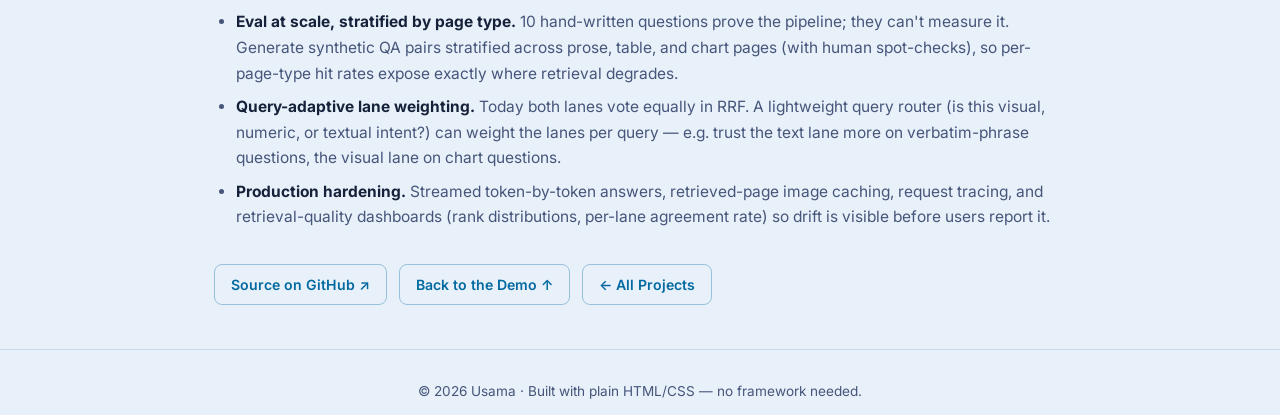
==== commit d089600c: "Rework FinDocIQ report: darker workflow diagram, technical-only problems, next-level solution - Incr" ====
--- a/findociq.html
+++ b/findociq.html
@@ -112,20 +112,20 @@
 
     /* SVG workflow diagram (desktop); stacked .wf version shows on mobile */
     .wf-svg { width: 100%; height: auto; display: block; margin: 20px 0; }
-    .wfd-box { fill: var(--bg-card); stroke: var(--border); stroke-width: 1.5; }
+    .wfd-box { fill: #fdfeff; stroke: #6d94bf; stroke-width: 2; }
     .wfd-io { fill: transparent; stroke-dasharray: 6 4; }
-    .wfd-lane-v { fill: rgba(14, 165, 233, 0.06); stroke: rgba(3, 105, 161, 0.35); stroke-dasharray: 6 4; stroke-width: 1.5; }
-    .wfd-lane-t { fill: rgba(139, 92, 246, 0.06); stroke: rgba(124, 58, 237, 0.35); stroke-dasharray: 6 4; stroke-width: 1.5; }
-    .wfd-q { fill: var(--bg-card); stroke: var(--accent-2); stroke-dasharray: 6 4; stroke-width: 1.5; }
-    .wfd-answer { fill: rgba(5, 150, 105, 0.08); stroke: rgba(5, 150, 105, 0.5); stroke-width: 1.5; }
-    .wfd-stage { font-family: var(--mono); font-size: 11.5px; font-weight: 700; letter-spacing: 0.08em; fill: var(--accent); }
-    .wfd-stage-t { fill: var(--accent-2); }
-    .wfd-main { font-family: "Inter", sans-serif; font-size: 16px; font-weight: 700; fill: var(--text); }
-    .wfd-sub { font-family: "Inter", sans-serif; font-size: 12.5px; fill: var(--text-dim); }
-    .wfd-label { font-family: var(--mono); font-size: 11.5px; fill: var(--text-dim); }
-    .wfd-flow { stroke: var(--accent); stroke-width: 2; fill: none; marker-end: url(#wfArr); }
-    .wfd-flow-t { stroke: var(--accent-2); stroke-width: 2; fill: none; marker-end: url(#wfArrT); }
-    .wfd-qflow { stroke: var(--accent-2); stroke-width: 2; stroke-dasharray: 6 5; fill: none; marker-end: url(#wfArrT); }
+    .wfd-lane-v { fill: rgba(14, 165, 233, 0.09); stroke: rgba(3, 105, 161, 0.6); stroke-dasharray: 6 4; stroke-width: 2; }
+    .wfd-lane-t { fill: rgba(139, 92, 246, 0.09); stroke: rgba(124, 58, 237, 0.6); stroke-dasharray: 6 4; stroke-width: 2; }
+    .wfd-q { fill: #fdfeff; stroke: var(--accent-2); stroke-dasharray: 6 4; stroke-width: 2; }
+    .wfd-answer { fill: rgba(5, 150, 105, 0.10); stroke: rgba(5, 150, 105, 0.7); stroke-width: 2; }
+    .wfd-stage { font-family: var(--mono); font-size: 12px; font-weight: 700; letter-spacing: 0.08em; fill: #055585; }
+    .wfd-stage-t { fill: #6d28d9; }
+    .wfd-main { font-family: "Inter", sans-serif; font-size: 16px; font-weight: 700; fill: #0d1730; }
+    .wfd-sub { font-family: "Inter", sans-serif; font-size: 13px; font-weight: 500; fill: #2c3d63; }
+    .wfd-label { font-family: var(--mono); font-size: 12px; font-weight: 600; fill: #274468; }
+    .wfd-flow { stroke: #045a8c; stroke-width: 2.5; fill: none; marker-end: url(#wfArr); }
+    .wfd-flow-t { stroke: #6d28d9; stroke-width: 2.5; fill: none; marker-end: url(#wfArrT); }
+    .wfd-qflow { stroke: #6d28d9; stroke-width: 2.5; stroke-dasharray: 6 5; fill: none; marker-end: url(#wfArrT); }
     @media (min-width: 721px) { .wf { display: none; } }
     @media (max-width: 720px) { .wf-svg { display: none; } }
 
@@ -220,10 +220,10 @@
       <svg class="wf-svg" viewBox="0 0 920 1040" xmlns="http://www.w3.org/2000/svg" role="img" aria-label="FinDocIQ pipeline workflow diagram">
         <defs>
           <marker id="wfArr" viewBox="0 0 10 10" refX="8" refY="5" markerWidth="7" markerHeight="7" orient="auto-start-reverse">
-            <path d="M0,0 L10,5 L0,10 z" fill="#0369a1"/>
+            <path d="M0,0 L10,5 L0,10 z" fill="#045a8c"/>
           </marker>
           <marker id="wfArrT" viewBox="0 0 10 10" refX="8" refY="5" markerWidth="7" markerHeight="7" orient="auto-start-reverse">
-            <path d="M0,0 L10,5 L0,10 z" fill="#7c3aed"/>
+            <path d="M0,0 L10,5 L0,10 z" fill="#6d28d9"/>
           </marker>
         </defs>
 
@@ -452,12 +452,17 @@
       <h3>Stage 2 — Dual indexing (ColQwen2.5 + BGE-small → Qdrant)</h3>
       <p>Embedded on a Kaggle P100 GPU kernel (fp16, batch size 1):</p>
       <ul>
-        <li><strong>Visual lane:</strong> 75 pages × <strong>755 patch vectors × 128-d</strong> each (late-interaction multivector, Qdrant MAX_SIM comparator) — ~19&nbsp;MB of fp16 artifacts shipped back instead of the 7.5&nbsp;GB model.</li>
-        <li><strong>Text lane:</strong> 75 × <strong>384-d</strong> BGE-small dense vectors (cosine).</li>
+        <li><strong>Visual lane:</strong> ColQwen2.5 (<code>vidore/colqwen2.5-v0.2</code>) — 75 pages × <strong>755 patch vectors × 128-d</strong> each (late-interaction multivector, Qdrant MAX_SIM comparator) — ~19&nbsp;MB of fp16 artifacts shipped back instead of the 7.5&nbsp;GB model.</li>
+        <li><strong>Text lane:</strong> BGE-small (<code>BAAI/bge-small-en-v1.5</code>) — 75 × <strong>384-d</strong> dense vectors (cosine), embedded on CPU.</li>
         <li>One sparse cover page produced NaN patch vectors from fp16 overflow — sanitized to zeros (a zero vector can never win MAX_SIM, so this is lossless for ranking).</li>
       </ul>
 
       <h3>Stage 3 — Hybrid retrieval (the money stage)</h3>
+      <p>
+        Each lane returns its top-15 candidates (<code>fetch_k&nbsp;=&nbsp;15</code>); Reciprocal
+        Rank Fusion (<code>k&nbsp;=&nbsp;60</code>) merges the two ranked lists and keeps the
+        top&nbsp;5 (<code>top_k&nbsp;=&nbsp;5</code>) for generation.
+      </p>
       <p>
         <strong>Query:</strong> <em>"What were Berkshire's insurance-underwriting earnings in 2024,
         and how do they compare to 2023?"</em> — gold page <strong>p5</strong> (the earnings
@@ -479,7 +484,7 @@
         and ranks p5 first by a wide margin; fusion keeps it at rank&nbsp;1.
       </p>
       <p>
-        The fusion insurance works in <strong>both directions</strong>. For <em>"How much does the
+        The same insurance works in <strong>both directions</strong>. For <em>"How much does the
         EIA expect US marketed natural gas production to grow in 2026?"</em> (gold p13), the visual
         lane ranks a wrong chart page p25 first (24.21 vs 23.98 — nearly tied); the text lane ranks
         p13 first decisively (0.811 vs 0.756), and fusion restores p13 to rank&nbsp;1. Neither lane
@@ -511,6 +516,12 @@
       </p>
 
       <h3>Stage 5 — Evaluation (10 gold-annotated questions, full corpus)</h3>
+      <p>
+        Retrieval is scored exactly against hand-annotated gold pages (hit@k, MRR); answer quality
+        is scored by Gemini 2.5 Flash-Lite — deliberately a <strong>different model</strong> from
+        the generator — on separate 1–5 faithfulness and relevance rubrics, with the gold answer
+        in the judge prompt.
+      </p>
       <div class="cs-table-wrap">
         <table class="cs-table">
           <thead><tr><th>Metric</th><th>Score</th></tr></thead>
@@ -529,7 +540,8 @@
         below right). The gold page is a wall of small numbers with almost no distinguishing text
         or visual structure; both lanes rank the WTI <em>price chart</em> page p17 (below left)
         above it. That's the known hard case for page-level retrieval — the fix is
-        table-cell-level indexing (extract tables → index rows), the top roadmap item.
+        table-aware indexing (extract tables → index rows/cells), the first item in the
+        Next-level solution below.
       </p>
       <div class="cs-figs">
         <figure class="cs-fig">
@@ -557,44 +569,113 @@
     <section class="cs-section reveal">
       <h2><span class="section-num">04</span> Engineering Problems Actually Hit (and Fixed)</h2>
       <div class="cs-story">
-        <h4>1 · 7.5 GB model vs. a throttled connection</h4>
-        <p>ColQwen2.5 downloads kept stalling locally. Instead of fighting it, I inverted the
-        architecture: run embedding <strong>where the model already is</strong> (a Kaggle GPU
-        kernel) and ship back only ~19 MB of embedding artifacts. The model never needs to reach
-        the serving machine.</p>
+        <h4>1 · fp16 numerical overflow silently poisoned an embedding</h4>
+        <p>After switching the encoder from bf16 to fp16 (see problem 2), exactly 1 page out of 75
+        came back as 755 patch vectors of pure <code>NaN</code> — and Qdrant rejects NaN payloads at
+        insert time, so the whole indexing run died. bf16 and fp16 both use 16 bits, but bf16 keeps
+        float32's exponent range (~10<sup>38</sup>) while fp16 caps at 65,504; one intermediate
+        activation overflowed to <code>inf</code>, and <code>inf − inf</code> in the following
+        normalization produced NaN that propagated through every downstream value. Diagnosis:
+        dumped per-page <code>isnan()</code> counts, isolated the page — a near-blank cover with
+        almost no visual signal. Fix: <code>nan_to_num</code> sanitization to zero vectors, which is
+        provably safe under MAX_SIM ranking — a zero vector's dot product with any query embedding
+        is 0, so a blank page can never outrank a real one.</p>
       </div>
       <div class="cs-story">
-        <h4>2 · Kaggle API kernels always get a P100 (compute capability 6.0)</h4>
-        <p>Current PyTorch wheels dropped Pascal support (<code>CUDA error: no kernel image</code>).
-        Fix: the kernel self-detects <code>get_device_capability() &lt; (7,0)</code>, installs
-        torch 2.5.1+cu121 + colpali-engine 0.3.9 + transformers&lt;5, and re-execs itself. fp16
-        instead of bf16 (no bf16 on Pascal), batch size 1 (the fp16 model alone is 8.5 GB of the
-        16 GB card).</p>
+        <h4>2 · Running a 3B late-interaction VLM on a 2016 GPU (compute capability 6.0)</h4>
+        <p>The free GPU I could get programmatically was a Kaggle P100 — Pascal architecture,
+        which has <strong>no bf16 hardware support</strong> and is no longer compiled into current
+        PyTorch wheels (<code>CUDA error: no kernel image is available for execution on the
+        device</code>). ColQwen2.5's reference setup assumes bf16 on Ampere or newer. The pipeline
+        had to become hardware-adaptive: the kernel reads
+        <code>torch.cuda.get_device_capability()</code> at runtime, and below (7,0) it pins a
+        Pascal-compatible stack (torch 2.5.1+cu121, colpali-engine 0.3.9) and re-executes itself
+        via <code>os.execv</code> so the new versions are actually the ones imported. Memory math
+        forced the rest: the fp16 weights alone are 8.5 GB of the 16 GB card, and one page yields
+        755 × 128 patch vectors plus activations — so batch size 1 with cache eviction between
+        pages. Same code still runs bf16/batched on a modern GPU; the P100 path costs ~2 min for
+        75 pages.</p>
       </div>
       <div class="cs-story">
-        <h4>3 · fp16 overflow → NaN embeddings</h4>
-        <p>1 of 75 pages produced NaN patch vectors; Qdrant rejects NaN. Diagnosed to a near-blank
-        cover page, sanitized to zeros — harmless under MAX_SIM ranking.</p>
+        <h4>3 · Fusing two retrievers whose scores live on incomparable scales</h4>
+        <p>The visual lane scores with late-interaction MAX_SIM — an <em>unbounded sum</em> over
+        ~30 query token maxima that landed anywhere from 20 to 30 depending on query length — while
+        the text lane returns cosine similarity in [0, 1]. Min-max normalizing 15 candidates per
+        lane makes the result hostage to each lane's outliers: one freak top score compresses every
+        other candidate toward 0, and the same page gets wildly different normalized scores on
+        different queries. I dropped scores entirely and fused in <em>rank space</em> with
+        Reciprocal Rank Fusion (<code>score = Σ 1/(60 + rank)</code>, fetch_k = 15 per lane,
+        top_k = 5 out). The eval shows the fusion earning its keep in both directions: on the
+        insurance-float question the text lane ranks the wrong page first (0.778 vs 0.767) but the
+        visual lane's decisive margin (MAX_SIM 29.47) holds page 5 at rank 1; on the natural-gas
+        question the visual lane is the one that's wrong (24.21 vs 23.98) and the text lane
+        (cosine 0.811) pulls page 13 back to the top. Neither lane alone gets both questions right.</p>
       </div>
       <div class="cs-story">
-        <h4>4 · Free-tier quota engineering</h4>
-        <p>Gemini free keys allow ~20 requests/day per model per project. The eval needs 20 calls
-        (10 answers + 10 judgments) — split across two models (Flash generates, Flash-Lite judges,
-        which independently reduces self-grading bias), with 429-aware retry/backoff and
-        per-question progress checkpointing so a mid-run failure never loses completed work.</p>
+        <h4>4 · A retrieval failure signature no embedding tweak can fix</h4>
+        <p>Both hit@1 misses in the eval share one signature: the question asks for a
+        <em>single number inside a dense quarterly statistics table</em> (gold: page 34), and both
+        lanes — visual and text — instead rank a chart page (17) that summarizes the same variable
+        first. That's not a bug in either encoder; it's a granularity mismatch. A page-level
+        embedding of a 40-row table dilutes any individual cell into an average of everything
+        around it, while a chart page about the same topic is semantically "denser" for the query
+        terms. Fusion can't rescue you when both lanes agree on the wrong page. I kept the failure
+        in the report deliberately — knowing the boundary of your architecture is the point of
+        evaluating it — and it directly motivates the first item in the next-level solution below.</p>
       </div>
       <div class="cs-story">
-        <h4>5 · Secrets never leave the machine</h4>
-        <p>The Kaggle kernel does GPU-only work; all Gemini calls run locally, so no API key is
-        ever bundled into an uploadable artifact.</p>
-      </div>
-
-      <h3>What I'd build next</h3>
+        <h4>5 · Making an LLM judge trustworthy under a ~20-requests/day quota</h4>
+        <p>Two separate problems hide in "just have an LLM grade the answers." First, integrity:
+        if the same model generates and grades, scores inherit self-grading bias — so Gemini 2.5
+        Flash answers and Flash-Lite judges, with the judge given the gold answer and scoring
+        faithfulness and relevance on separate 1–5 rubrics rather than one vague "quality" number.
+        Second, feasibility: free-tier keys allow roughly 20 requests/day per model per project,
+        and the eval needs exactly 10 generations + 10 judgments. That leaves a budget of
+        <em>zero</em> wasted calls, so the eval loop is idempotent — every completed
+        answer/judgment is checkpointed to disk immediately, reruns skip finished questions, and
+        429 responses trigger exponential backoff instead of a crash that would burn the day's
+        quota. A judge run that dies at question 9 resumes at question 9.</p>
+      </div>
+      <div class="cs-story">
+        <h4>6 · Decoupling GPU compute from serving with a 19 MB artifact contract</h4>
+        <p>The heavy model (7.5 GB ColQwen2.5) and the serving machine never need to meet. The
+        Kaggle kernel's only output is a versioned artifact — <code>embeddings.npz</code> +
+        manifest, ~19 MB for 75 pages — and the local indexer treats it as a contract: it
+        derives Qdrant point IDs as <code>uuid5(doc_id, page_number)</code>, so re-running
+        ingestion is idempotent (same page always maps to the same point, re-uploads overwrite
+        instead of duplicating) and embeddings can be regenerated on any GPU without touching the
+        serving stack. Side benefit: the API key for generation never leaves the local machine,
+        because the remote kernel only ever does embedding math.</p>
+      </div>
+
+      <h3>Next-level solution</h3>
+      <p class="section-intro" style="margin-bottom:18px">What separates this prototype from a
+      production document-intelligence system — each item targets a measured limitation, not a
+      hypothetical one.</p>
       <ul>
-        <li><strong>Table-cell-level indexing</strong> to fix the dense-table hit@1 misses (the only failure mode found).</li>
-        <li>Scale eval past 10 questions with synthetic QA generation + human spot-checks.</li>
-        <li>Qdrant binary quantization for the multivectors (755 × 128 fp16 per page gets expensive at 10K+ pages).</li>
-        <li>Swap the judge to a stronger paid model for calibration once budget allows.</li>
+        <li><strong>Table-aware indexing.</strong> Extract tables at parse time and index
+        row/cell-level granules alongside page-level vectors, then route numeric "what was X in
+        Q3" queries to the fine-grained index. Directly attacks the only failure mode the eval
+        found (both misses were dense-table lookups losing to chart pages).</li>
+        <li><strong>Reranking stage after fusion.</strong> RRF discards score magnitude by design;
+        a cross-encoder reranker over the top-15 fused candidates re-reads the actual page content
+        against the query and would likely recover the p34-vs-p17 confusions without touching the
+        indexes.</li>
+        <li><strong>Multivector compression for scale.</strong> 755 × 128 fp16 vectors ≈ 189 KB
+        per page — fine at 75 pages, untenable at 100K. Binary quantization plus two-stage
+        retrieval (mean-pooled single-vector recall, then exact MAX_SIM rescoring on the
+        shortlist) cuts storage ~32× with minimal ranking loss.</li>
+        <li><strong>Eval at scale, stratified by page type.</strong> 10 hand-written questions
+        prove the pipeline; they can't measure it. Generate synthetic QA pairs stratified across
+        prose, table, and chart pages (with human spot-checks), so per-page-type hit rates expose
+        exactly where retrieval degrades.</li>
+        <li><strong>Query-adaptive lane weighting.</strong> Today both lanes vote equally in RRF.
+        A lightweight query router (is this visual, numeric, or textual intent?) can weight the
+        lanes per query — e.g. trust the text lane more on verbatim-phrase questions, the visual
+        lane on chart questions.</li>
+        <li><strong>Production hardening.</strong> Streamed token-by-token answers, retrieved-page
+        image caching, request tracing, and retrieval-quality dashboards (rank distributions,
+        per-lane agreement rate) so drift is visible before users report it.</li>
       </ul>
 
       <div class="project-links" style="margin-top:34px">
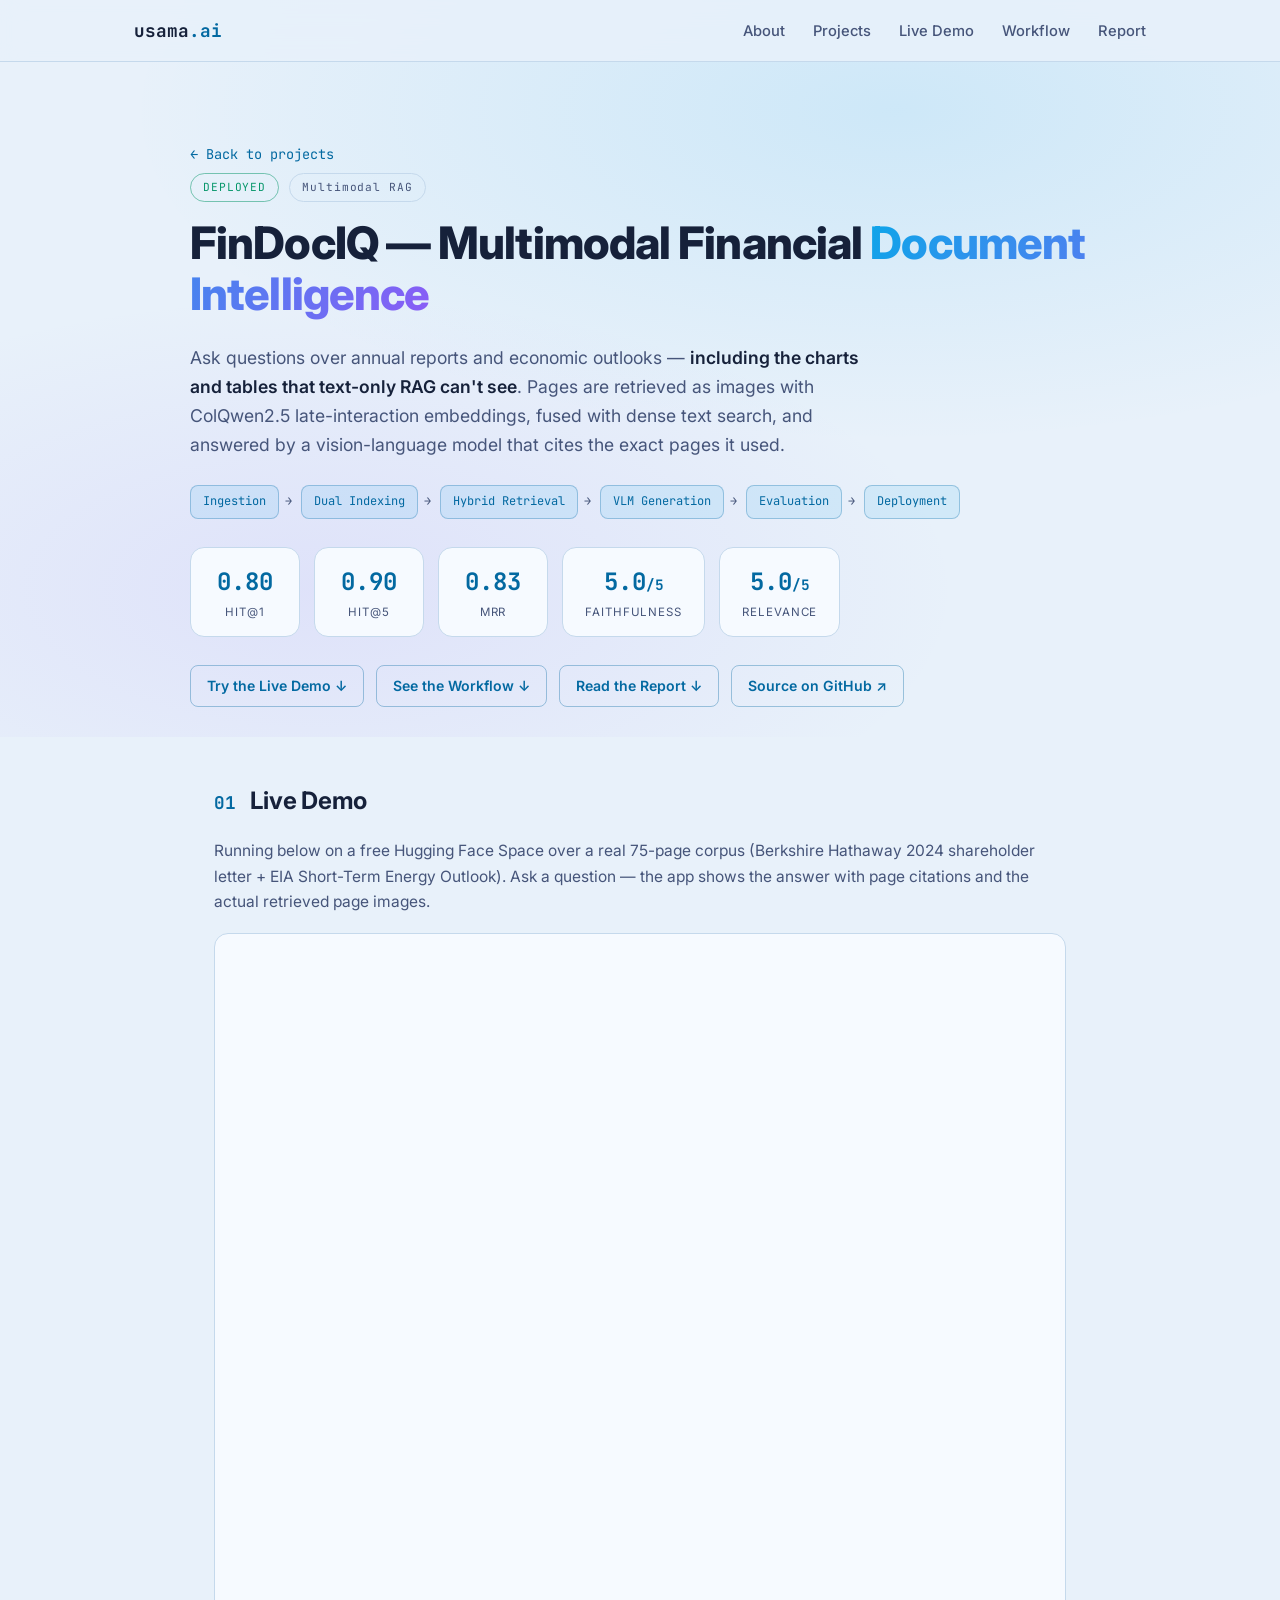
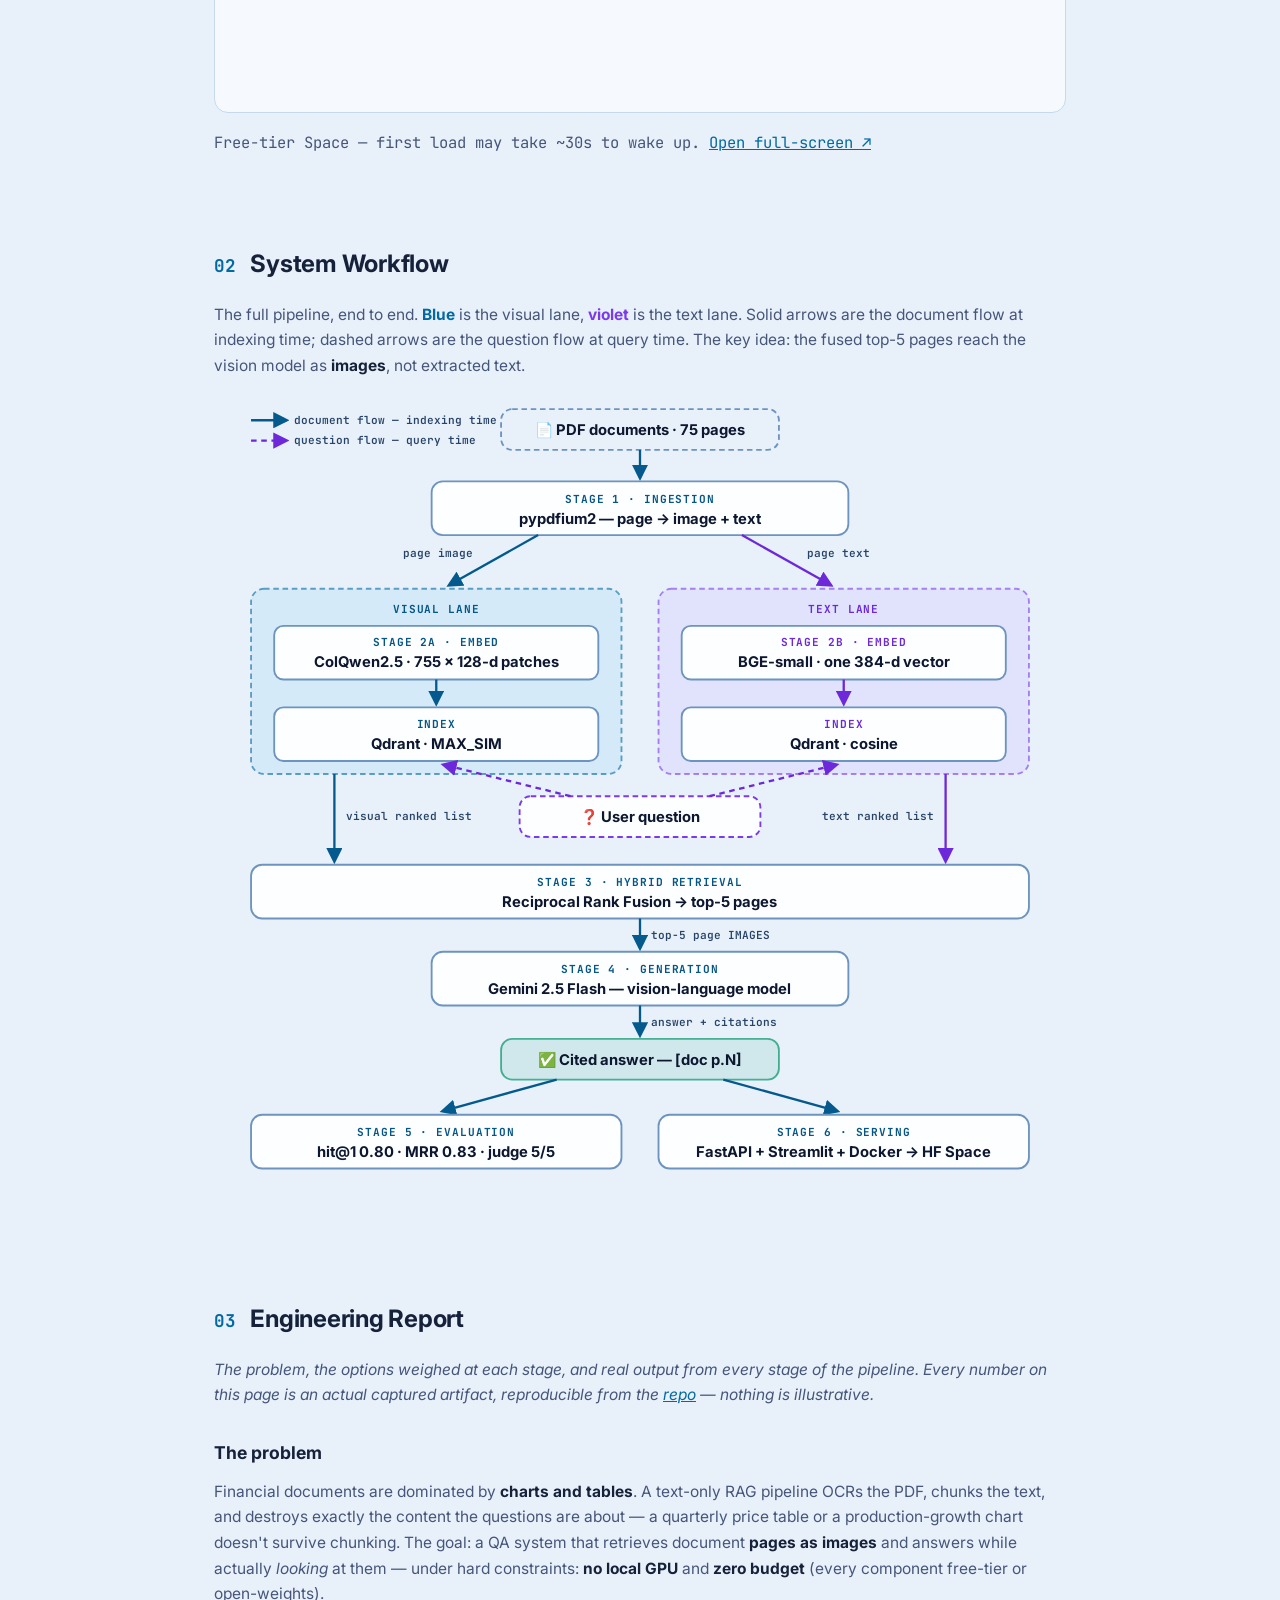
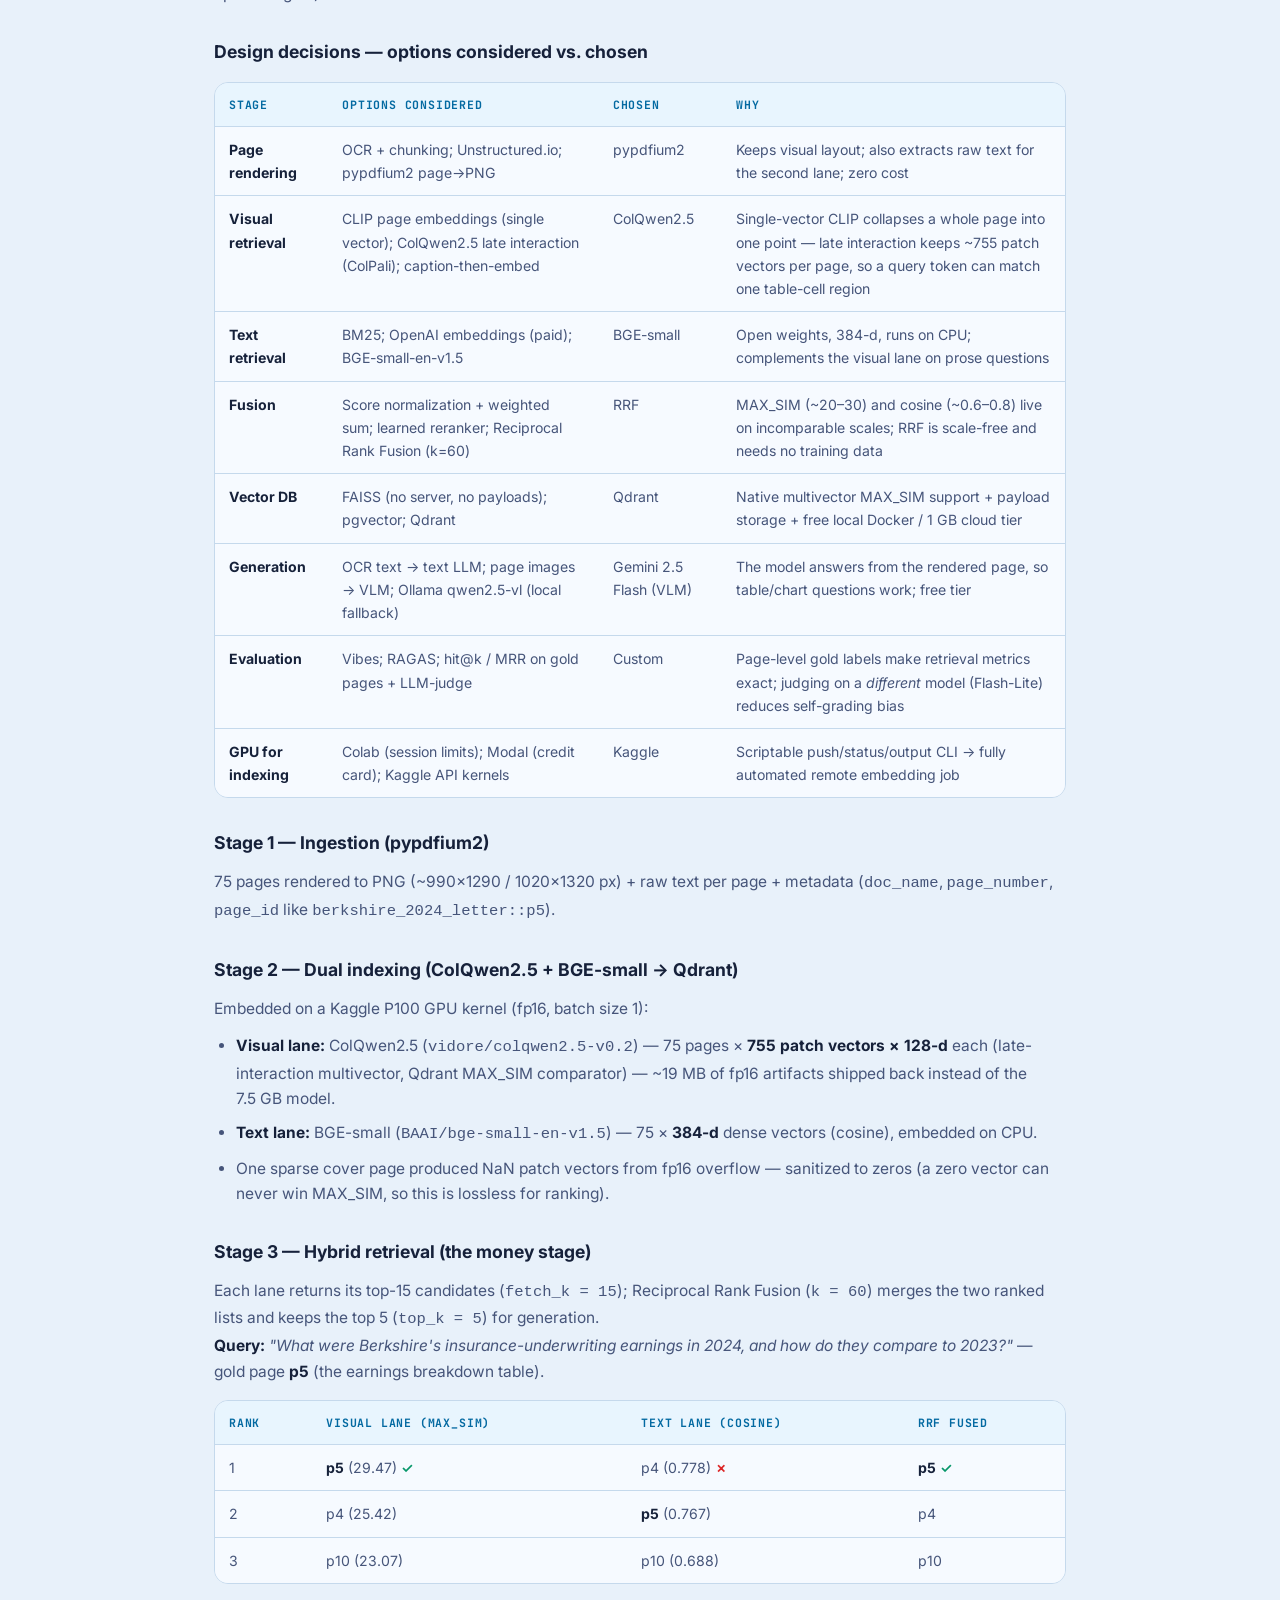
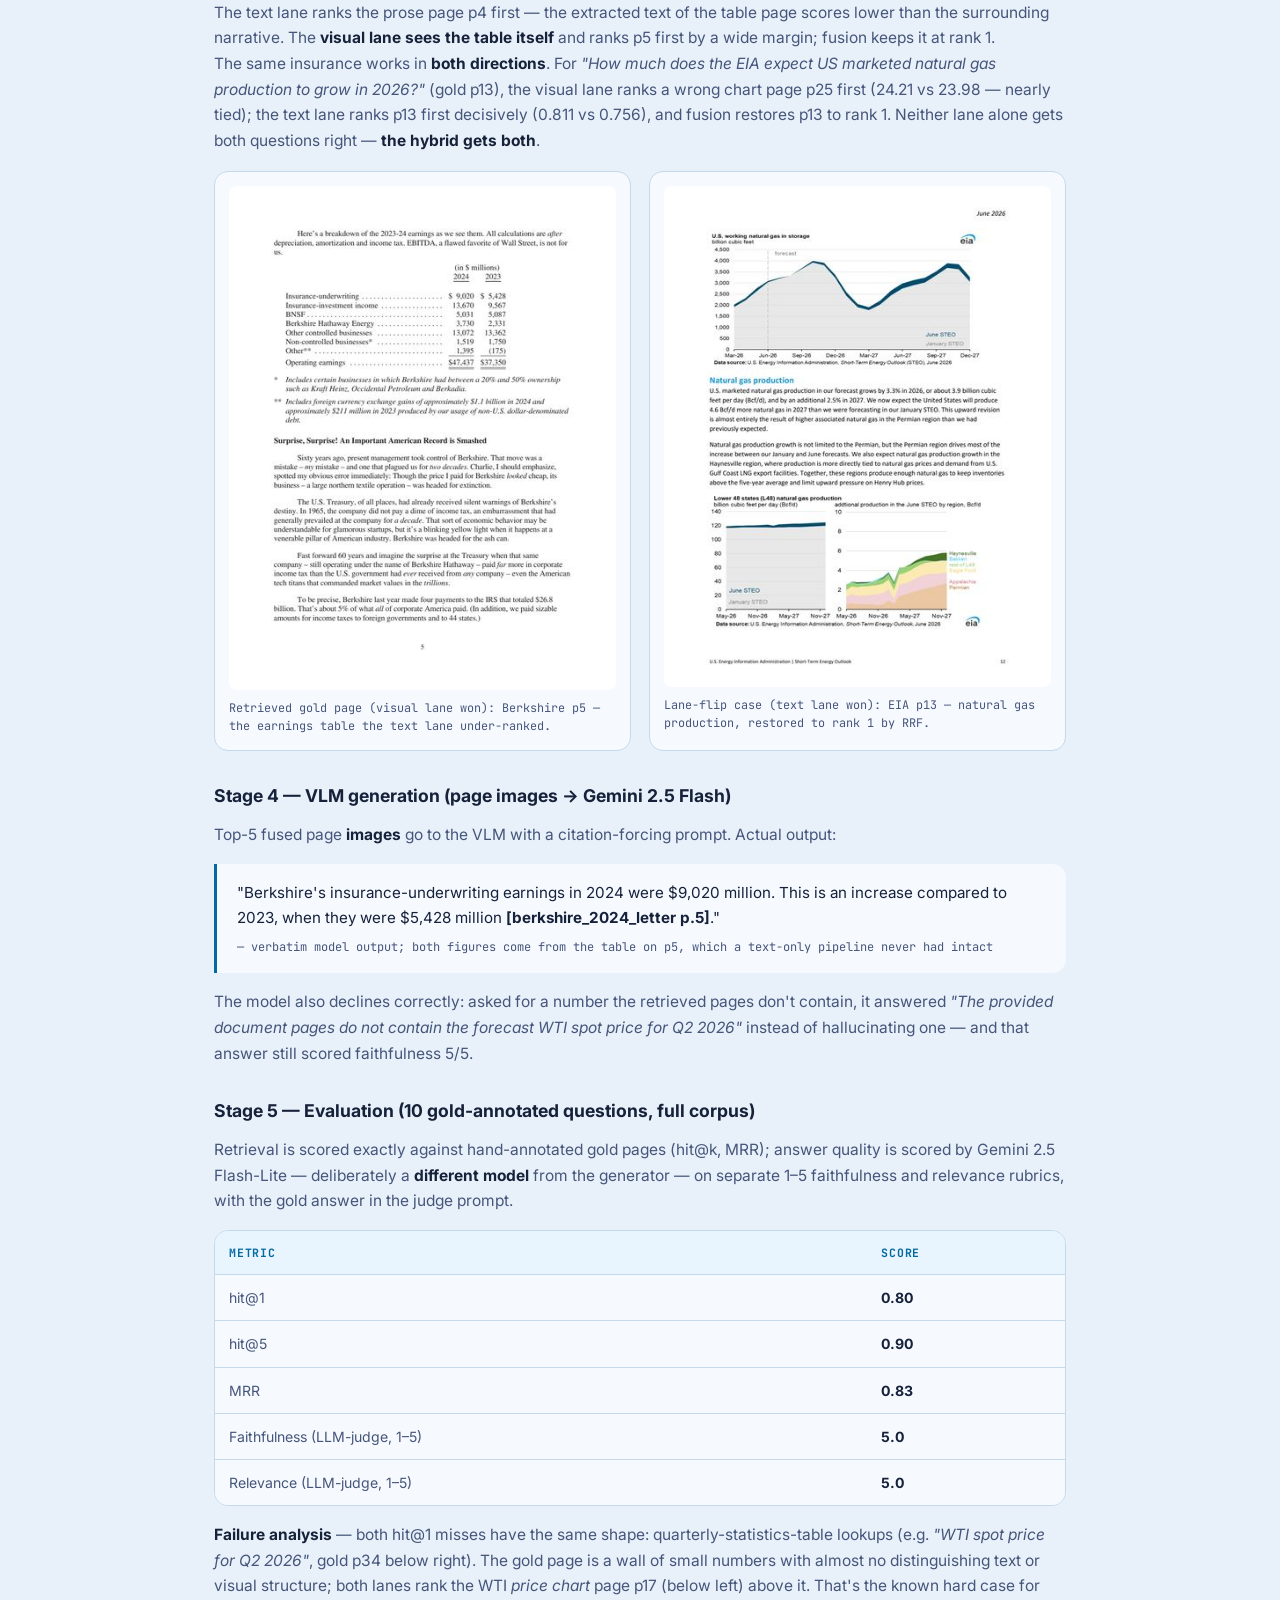
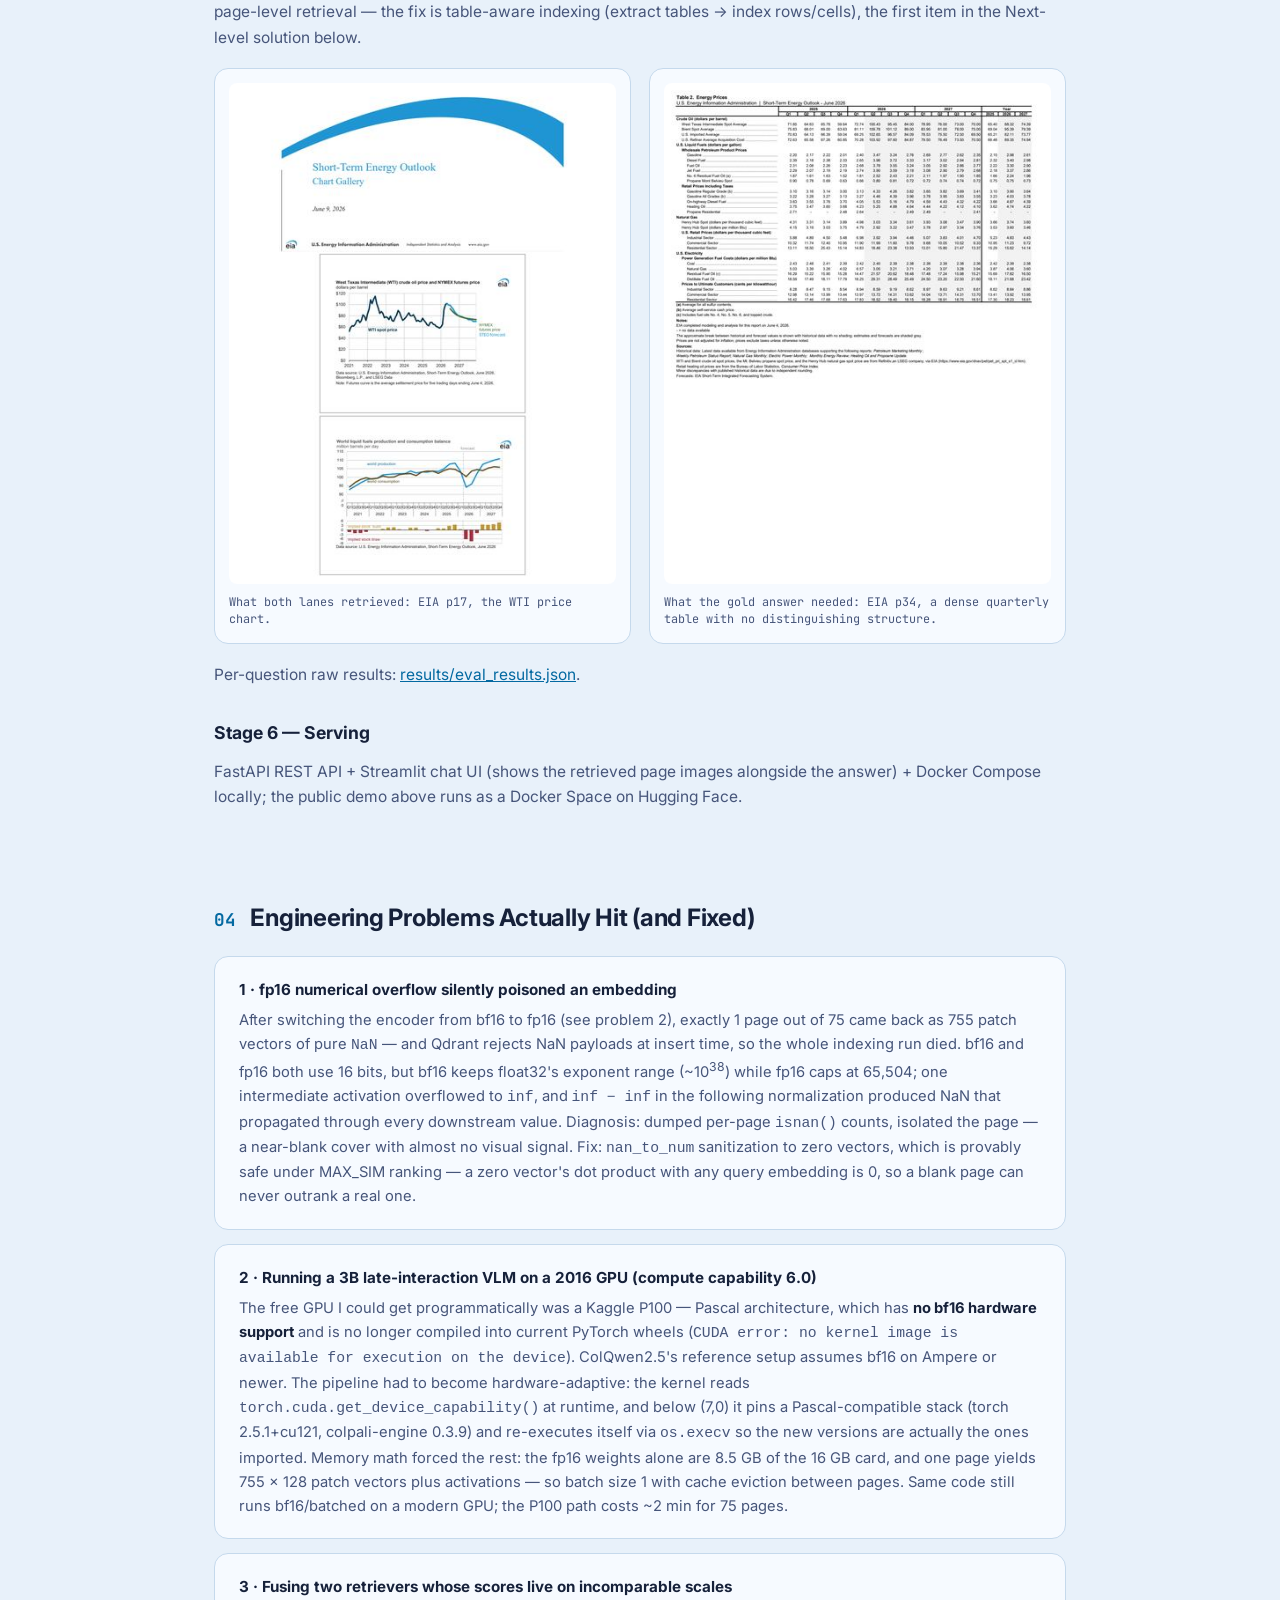
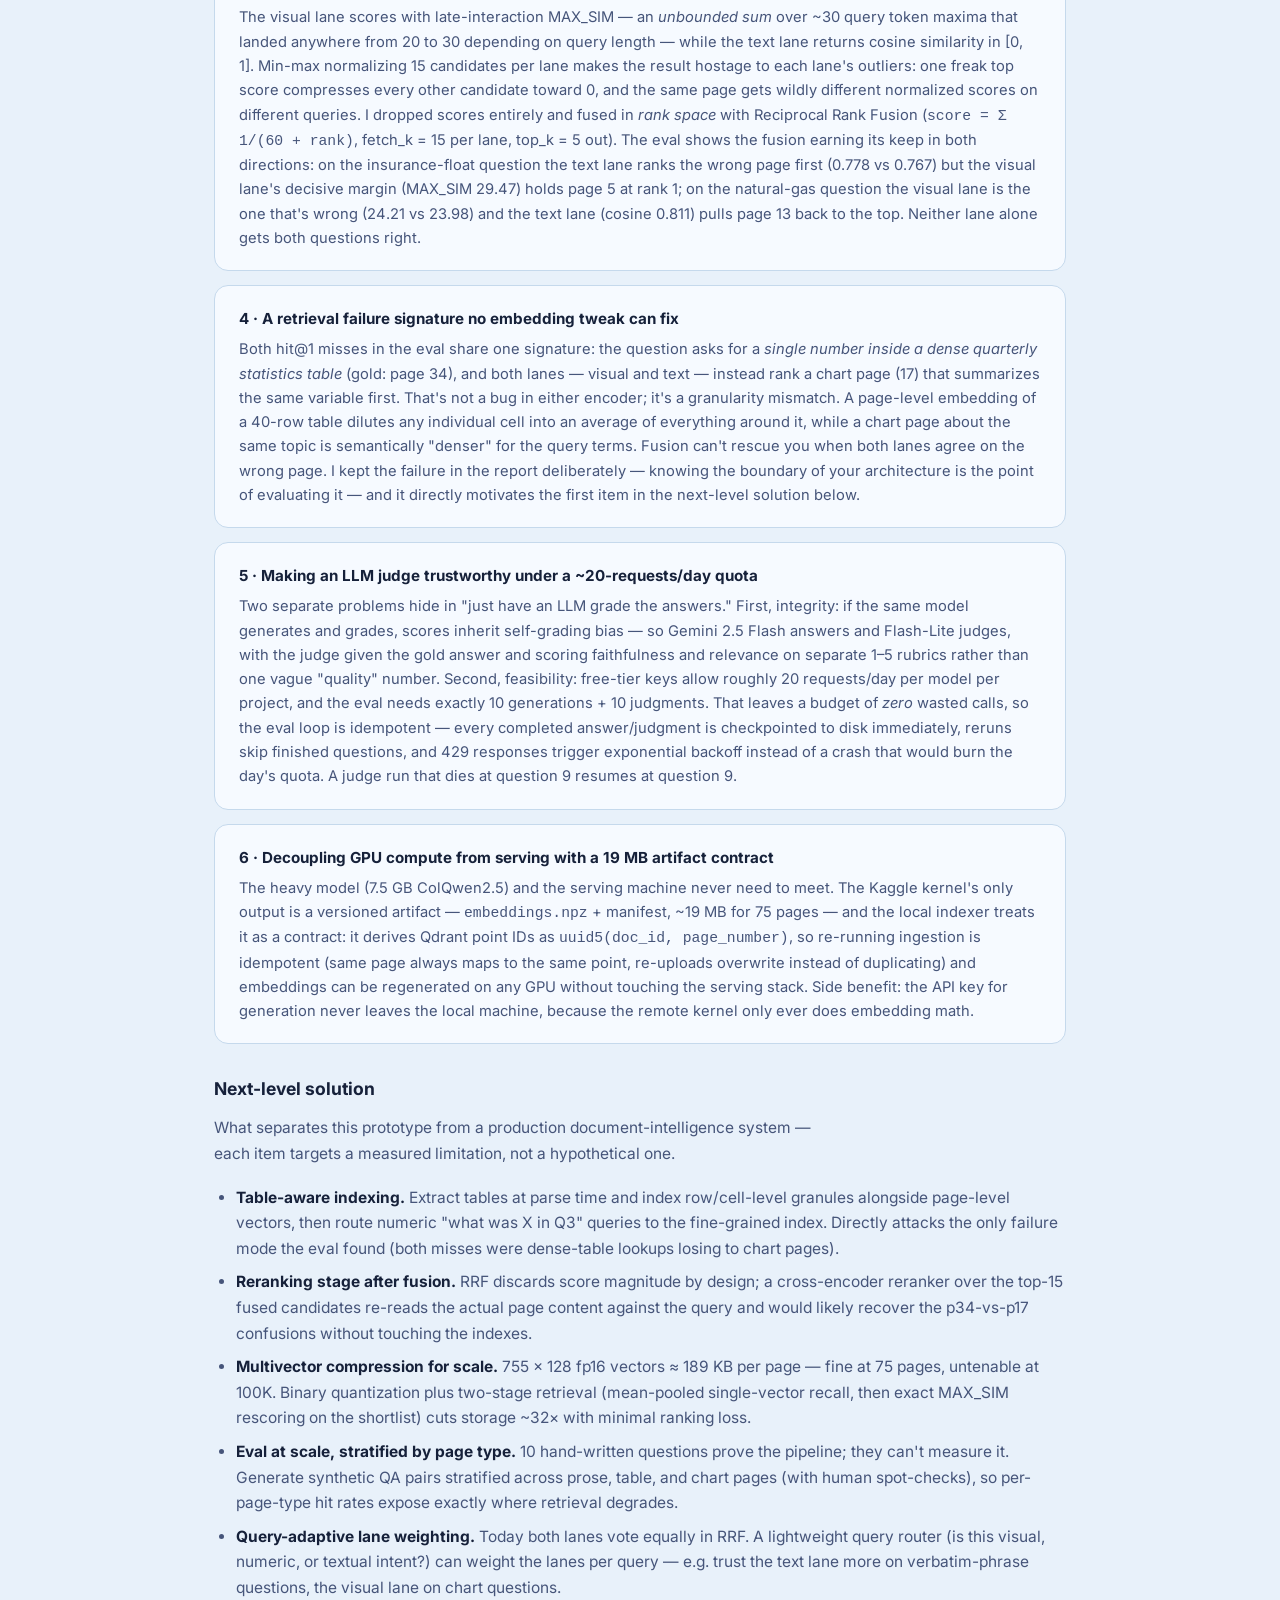
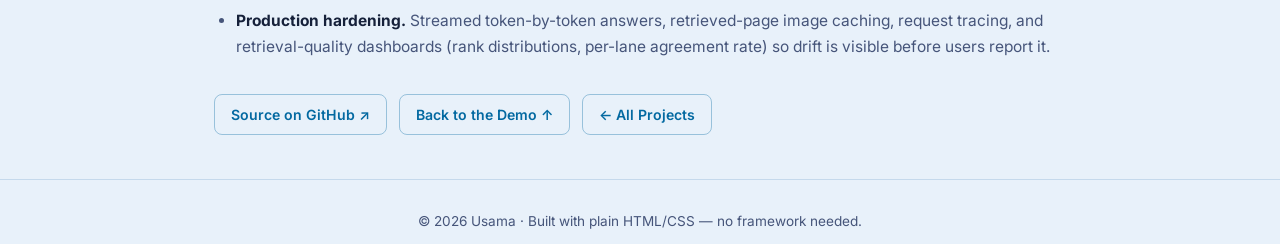
==== commit 417d101e: "Simplify workflow diagram: one line per box, tighter layout" ====
--- a/findociq.html
+++ b/findociq.html
@@ -217,7 +217,7 @@
         at query time. The key idea: the fused top-5 pages reach the vision model as
         <strong>images</strong>, not extracted text.
       </p>
-      <svg class="wf-svg" viewBox="0 0 920 1040" xmlns="http://www.w3.org/2000/svg" role="img" aria-label="FinDocIQ pipeline workflow diagram">
+      <svg class="wf-svg" viewBox="0 0 920 856" xmlns="http://www.w3.org/2000/svg" role="img" aria-label="FinDocIQ pipeline workflow diagram">
         <defs>
           <marker id="wfArr" viewBox="0 0 10 10" refX="8" refY="5" markerWidth="7" markerHeight="7" orient="auto-start-reverse">
             <path d="M0,0 L10,5 L0,10 z" fill="#045a8c"/>
@@ -234,104 +234,89 @@
         <text x="86" y="50" class="wfd-label">question flow — query time</text>
 
         <!-- input -->
-        <rect x="280" y="12" width="360" height="58" rx="12" class="wfd-box wfd-io"/>
-        <text x="460" y="36" text-anchor="middle" class="wfd-main" font-size="15">📄 PDF documents</text>
-        <text x="460" y="56" text-anchor="middle" class="wfd-sub">75 pages · Berkshire 2024 letter + EIA STEO Jun-2026</text>
-
-        <line x1="460" y1="70" x2="460" y2="101" class="wfd-flow"/>
-        <text x="472" y="92" class="wfd-label">raw PDF</text>
+        <rect x="310" y="12" width="300" height="44" rx="12" class="wfd-box wfd-io"/>
+        <text x="460" y="40" text-anchor="middle" class="wfd-main" font-size="15">📄 PDF documents · 75 pages</text>
+
+        <line x1="460" y1="56" x2="460" y2="86" class="wfd-flow"/>
 
         <!-- stage 1 -->
-        <rect x="210" y="105" width="500" height="74" rx="12" class="wfd-box"/>
-        <text x="460" y="129" text-anchor="middle" class="wfd-stage">STAGE 1 · INGESTION — PYPDFIUM2</text>
-        <text x="460" y="151" text-anchor="middle" class="wfd-main">Every page → PNG image + raw text</text>
-        <text x="460" y="170" text-anchor="middle" class="wfd-sub">metadata: doc name · page number · page_id</text>
-
-        <path d="M350,179 L254,234" class="wfd-flow"/>
-        <path d="M570,179 L666,234" class="wfd-flow-t"/>
-        <text x="272" y="203" text-anchor="end" class="wfd-label">page image</text>
-        <text x="648" y="203" text-anchor="start" class="wfd-label">page text</text>
+        <rect x="235" y="90" width="450" height="58" rx="12" class="wfd-box"/>
+        <text x="460" y="113" text-anchor="middle" class="wfd-stage">STAGE 1 · INGESTION</text>
+        <text x="460" y="136" text-anchor="middle" class="wfd-main">pypdfium2 — page → image + text</text>
+
+        <path d="M350,148 L254,202" class="wfd-flow"/>
+        <path d="M570,148 L666,202" class="wfd-flow-t"/>
+        <text x="280" y="172" text-anchor="end" class="wfd-label">page image</text>
+        <text x="640" y="172" text-anchor="start" class="wfd-label">page text</text>
 
         <!-- lanes -->
-        <rect x="40" y="240" width="400" height="252" rx="14" class="wfd-lane-v"/>
-        <rect x="480" y="240" width="400" height="252" rx="14" class="wfd-lane-t"/>
-        <text x="240" y="266" text-anchor="middle" class="wfd-stage">VISUAL LANE — SEES THE PAGE</text>
-        <text x="680" y="266" text-anchor="middle" class="wfd-stage wfd-stage-t">TEXT LANE — READS THE PAGE</text>
-
-        <rect x="65" y="282" width="350" height="84" rx="10" class="wfd-box"/>
-        <text x="240" y="304" text-anchor="middle" class="wfd-stage">STAGE 2A · VISUAL EMBEDDING</text>
-        <text x="240" y="326" text-anchor="middle" class="wfd-main" font-size="15">ColQwen2.5 — late interaction</text>
-        <text x="240" y="344" text-anchor="middle" class="wfd-sub">755 patch vectors × 128-d per page</text>
-        <text x="240" y="360" text-anchor="middle" class="wfd-sub">fp16 · embedded on a Kaggle P100 GPU</text>
-
-        <rect x="505" y="282" width="350" height="84" rx="10" class="wfd-box"/>
-        <text x="680" y="304" text-anchor="middle" class="wfd-stage wfd-stage-t">STAGE 2B · TEXT EMBEDDING</text>
-        <text x="680" y="326" text-anchor="middle" class="wfd-main" font-size="15">BGE-small-en-v1.5</text>
-        <text x="680" y="344" text-anchor="middle" class="wfd-sub">one 384-d dense vector per page</text>
-        <text x="680" y="360" text-anchor="middle" class="wfd-sub">runs on CPU</text>
-
-        <line x1="240" y1="366" x2="240" y2="396" class="wfd-flow"/>
-        <line x1="680" y1="366" x2="680" y2="396" class="wfd-flow-t"/>
-
-        <rect x="65" y="400" width="350" height="74" rx="10" class="wfd-box"/>
-        <text x="240" y="422" text-anchor="middle" class="wfd-stage">INDEX</text>
-        <text x="240" y="444" text-anchor="middle" class="wfd-main" font-size="15">Qdrant · multivector (MAX_SIM)</text>
-        <text x="240" y="464" text-anchor="middle" class="wfd-sub">query tokens match page patches</text>
-
-        <rect x="505" y="400" width="350" height="74" rx="10" class="wfd-box"/>
-        <text x="680" y="422" text-anchor="middle" class="wfd-stage wfd-stage-t">INDEX</text>
-        <text x="680" y="444" text-anchor="middle" class="wfd-main" font-size="15">Qdrant · dense (cosine)</text>
-        <text x="680" y="464" text-anchor="middle" class="wfd-sub">whole-page semantic match</text>
+        <rect x="40" y="206" width="400" height="200" rx="14" class="wfd-lane-v"/>
+        <rect x="480" y="206" width="400" height="200" rx="14" class="wfd-lane-t"/>
+        <text x="240" y="232" text-anchor="middle" class="wfd-stage">VISUAL LANE</text>
+        <text x="680" y="232" text-anchor="middle" class="wfd-stage wfd-stage-t">TEXT LANE</text>
+
+        <rect x="65" y="246" width="350" height="58" rx="10" class="wfd-box"/>
+        <text x="240" y="268" text-anchor="middle" class="wfd-stage">STAGE 2A · EMBED</text>
+        <text x="240" y="291" text-anchor="middle" class="wfd-main" font-size="14.5">ColQwen2.5 · 755 × 128-d patches</text>
+
+        <rect x="505" y="246" width="350" height="58" rx="10" class="wfd-box"/>
+        <text x="680" y="268" text-anchor="middle" class="wfd-stage wfd-stage-t">STAGE 2B · EMBED</text>
+        <text x="680" y="291" text-anchor="middle" class="wfd-main" font-size="14.5">BGE-small · one 384-d vector</text>
+
+        <line x1="240" y1="304" x2="240" y2="330" class="wfd-flow"/>
+        <line x1="680" y1="304" x2="680" y2="330" class="wfd-flow-t"/>
+
+        <rect x="65" y="334" width="350" height="58" rx="10" class="wfd-box"/>
+        <text x="240" y="356" text-anchor="middle" class="wfd-stage">INDEX</text>
+        <text x="240" y="379" text-anchor="middle" class="wfd-main" font-size="14.5">Qdrant · MAX_SIM</text>
+
+        <rect x="505" y="334" width="350" height="58" rx="10" class="wfd-box"/>
+        <text x="680" y="356" text-anchor="middle" class="wfd-stage wfd-stage-t">INDEX</text>
+        <text x="680" y="379" text-anchor="middle" class="wfd-main" font-size="14.5">Qdrant · cosine</text>
 
         <!-- query-time input -->
-        <rect x="320" y="516" width="280" height="56" rx="12" class="wfd-q"/>
-        <text x="460" y="540" text-anchor="middle" class="wfd-main" font-size="14">❓ User question</text>
-        <text x="460" y="560" text-anchor="middle" class="wfd-sub">embedded into both lanes at query time</text>
-        <path d="M375,516 L248,480" class="wfd-qflow"/>
-        <path d="M545,516 L672,480" class="wfd-qflow"/>
+        <rect x="330" y="430" width="260" height="44" rx="12" class="wfd-q"/>
+        <text x="460" y="458" text-anchor="middle" class="wfd-main" font-size="14">❓ User question</text>
+        <path d="M385,430 L248,396" class="wfd-qflow"/>
+        <path d="M535,430 L672,396" class="wfd-qflow"/>
 
         <!-- ranked lists into fusion -->
-        <line x1="130" y1="492" x2="130" y2="598" class="wfd-flow"/>
-        <text x="142" y="550" class="wfd-label">visual ranked list</text>
-        <line x1="790" y1="492" x2="790" y2="598" class="wfd-flow-t"/>
-        <text x="778" y="550" text-anchor="end" class="wfd-label">text ranked list</text>
+        <line x1="130" y1="406" x2="130" y2="500" class="wfd-flow"/>
+        <text x="142" y="456" class="wfd-label">visual ranked list</text>
+        <line x1="790" y1="406" x2="790" y2="500" class="wfd-flow-t"/>
+        <text x="778" y="456" text-anchor="end" class="wfd-label">text ranked list</text>
 
         <!-- stage 3 -->
-        <rect x="40" y="602" width="840" height="78" rx="12" class="wfd-box"/>
-        <text x="460" y="626" text-anchor="middle" class="wfd-stage">STAGE 3 · HYBRID RETRIEVAL</text>
-        <text x="460" y="649" text-anchor="middle" class="wfd-main">Reciprocal Rank Fusion — k = 60</text>
-        <text x="460" y="669" text-anchor="middle" class="wfd-sub">two ranked lists fused (scale-free, no training data needed) → top-5 pages</text>
-
-        <line x1="460" y1="680" x2="460" y2="712" class="wfd-flow"/>
-        <text x="472" y="702" class="wfd-label">top-5 page IMAGES — not text</text>
+        <rect x="40" y="504" width="840" height="58" rx="12" class="wfd-box"/>
+        <text x="460" y="527" text-anchor="middle" class="wfd-stage">STAGE 3 · HYBRID RETRIEVAL</text>
+        <text x="460" y="550" text-anchor="middle" class="wfd-main">Reciprocal Rank Fusion → top-5 pages</text>
+
+        <line x1="460" y1="562" x2="460" y2="594" class="wfd-flow"/>
+        <text x="472" y="584" class="wfd-label">top-5 page IMAGES</text>
 
         <!-- stage 4 -->
-        <rect x="210" y="716" width="500" height="82" rx="12" class="wfd-box"/>
-        <text x="460" y="740" text-anchor="middle" class="wfd-stage">STAGE 4 · GENERATION</text>
-        <text x="460" y="763" text-anchor="middle" class="wfd-main">Gemini 2.5 Flash — vision-language model</text>
-        <text x="460" y="783" text-anchor="middle" class="wfd-sub">answers while looking at the page images → [doc p.N] citations</text>
-
-        <line x1="460" y1="798" x2="460" y2="830" class="wfd-flow"/>
-        <text x="472" y="820" class="wfd-label">answer + citations</text>
+        <rect x="235" y="598" width="450" height="58" rx="12" class="wfd-box"/>
+        <text x="460" y="621" text-anchor="middle" class="wfd-stage">STAGE 4 · GENERATION</text>
+        <text x="460" y="644" text-anchor="middle" class="wfd-main">Gemini 2.5 Flash — vision-language model</text>
+
+        <line x1="460" y1="656" x2="460" y2="688" class="wfd-flow"/>
+        <text x="472" y="678" class="wfd-label">answer + citations</text>
 
         <!-- output -->
-        <rect x="250" y="834" width="420" height="56" rx="12" class="wfd-answer"/>
-        <text x="460" y="858" text-anchor="middle" class="wfd-main" font-size="15">✅ Cited answer</text>
-        <text x="460" y="878" text-anchor="middle" class="wfd-sub">shown alongside the retrieved page images</text>
-
-        <path d="M370,890 L247,930" class="wfd-flow"/>
-        <path d="M550,890 L673,930" class="wfd-flow"/>
+        <rect x="310" y="692" width="300" height="44" rx="12" class="wfd-answer"/>
+        <text x="460" y="720" text-anchor="middle" class="wfd-main" font-size="15">✅ Cited answer — [doc p.N]</text>
+
+        <path d="M370,736 L247,770" class="wfd-flow"/>
+        <path d="M550,736 L673,770" class="wfd-flow"/>
 
         <!-- stages 5 & 6 -->
-        <rect x="40" y="934" width="400" height="88" rx="12" class="wfd-box"/>
-        <text x="240" y="958" text-anchor="middle" class="wfd-stage">STAGE 5 · EVALUATION</text>
-        <text x="240" y="980" text-anchor="middle" class="wfd-main" font-size="14.5">hit@1 0.80 · hit@5 0.90 · MRR 0.83</text>
-        <text x="240" y="1000" text-anchor="middle" class="wfd-sub">LLM-judge 5.0/5 — judged by a different model</text>
-
-        <rect x="480" y="934" width="400" height="88" rx="12" class="wfd-box"/>
-        <text x="680" y="958" text-anchor="middle" class="wfd-stage">STAGE 6 · SERVING</text>
-        <text x="680" y="980" text-anchor="middle" class="wfd-main" font-size="14.5">FastAPI + Streamlit + Docker</text>
-        <text x="680" y="1000" text-anchor="middle" class="wfd-sub">public demo: Hugging Face Space (embedded above)</text>
+        <rect x="40" y="774" width="400" height="58" rx="12" class="wfd-box"/>
+        <text x="240" y="797" text-anchor="middle" class="wfd-stage">STAGE 5 · EVALUATION</text>
+        <text x="240" y="820" text-anchor="middle" class="wfd-main" font-size="14.5">hit@1 0.80 · MRR 0.83 · judge 5/5</text>
+
+        <rect x="480" y="774" width="400" height="58" rx="12" class="wfd-box"/>
+        <text x="680" y="797" text-anchor="middle" class="wfd-stage">STAGE 6 · SERVING</text>
+        <text x="680" y="820" text-anchor="middle" class="wfd-main" font-size="14.5">FastAPI + Streamlit + Docker → HF Space</text>
       </svg>
       <div class="wf">
         <div class="wf-node wf-io">
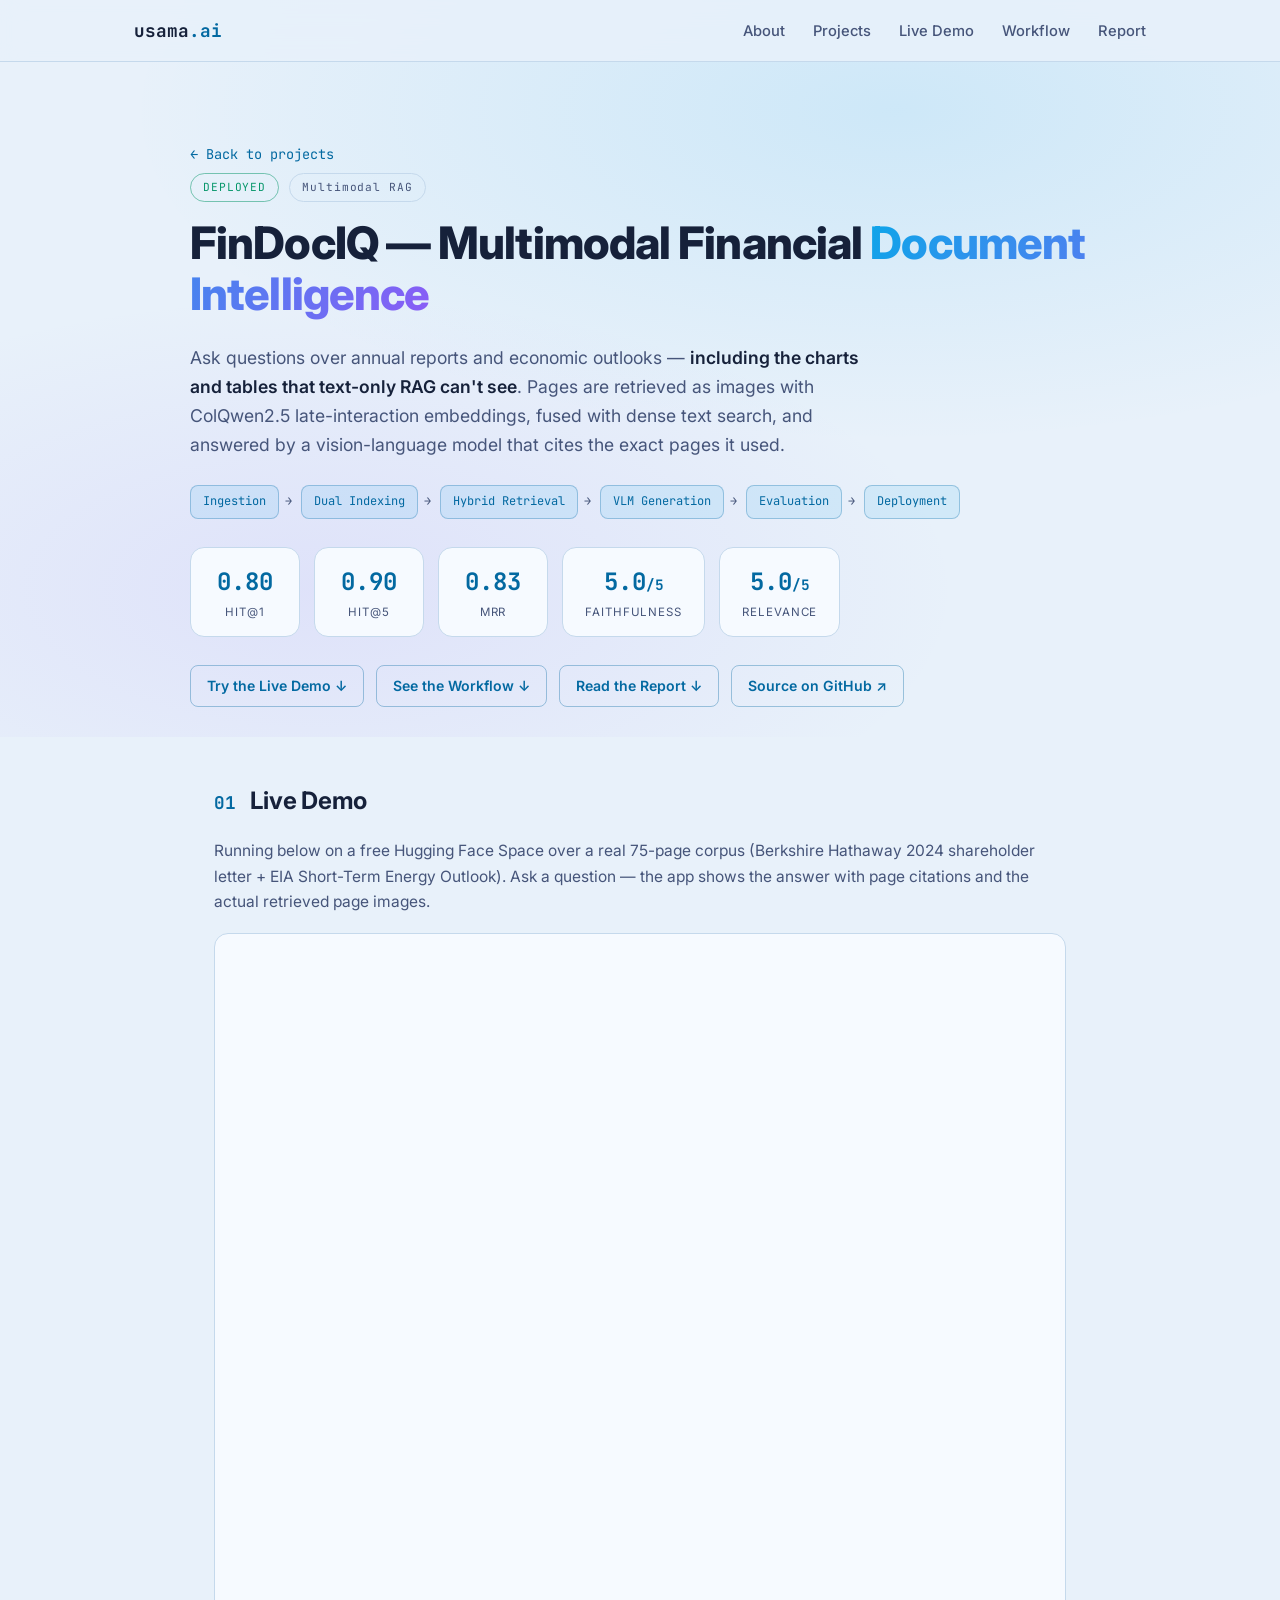
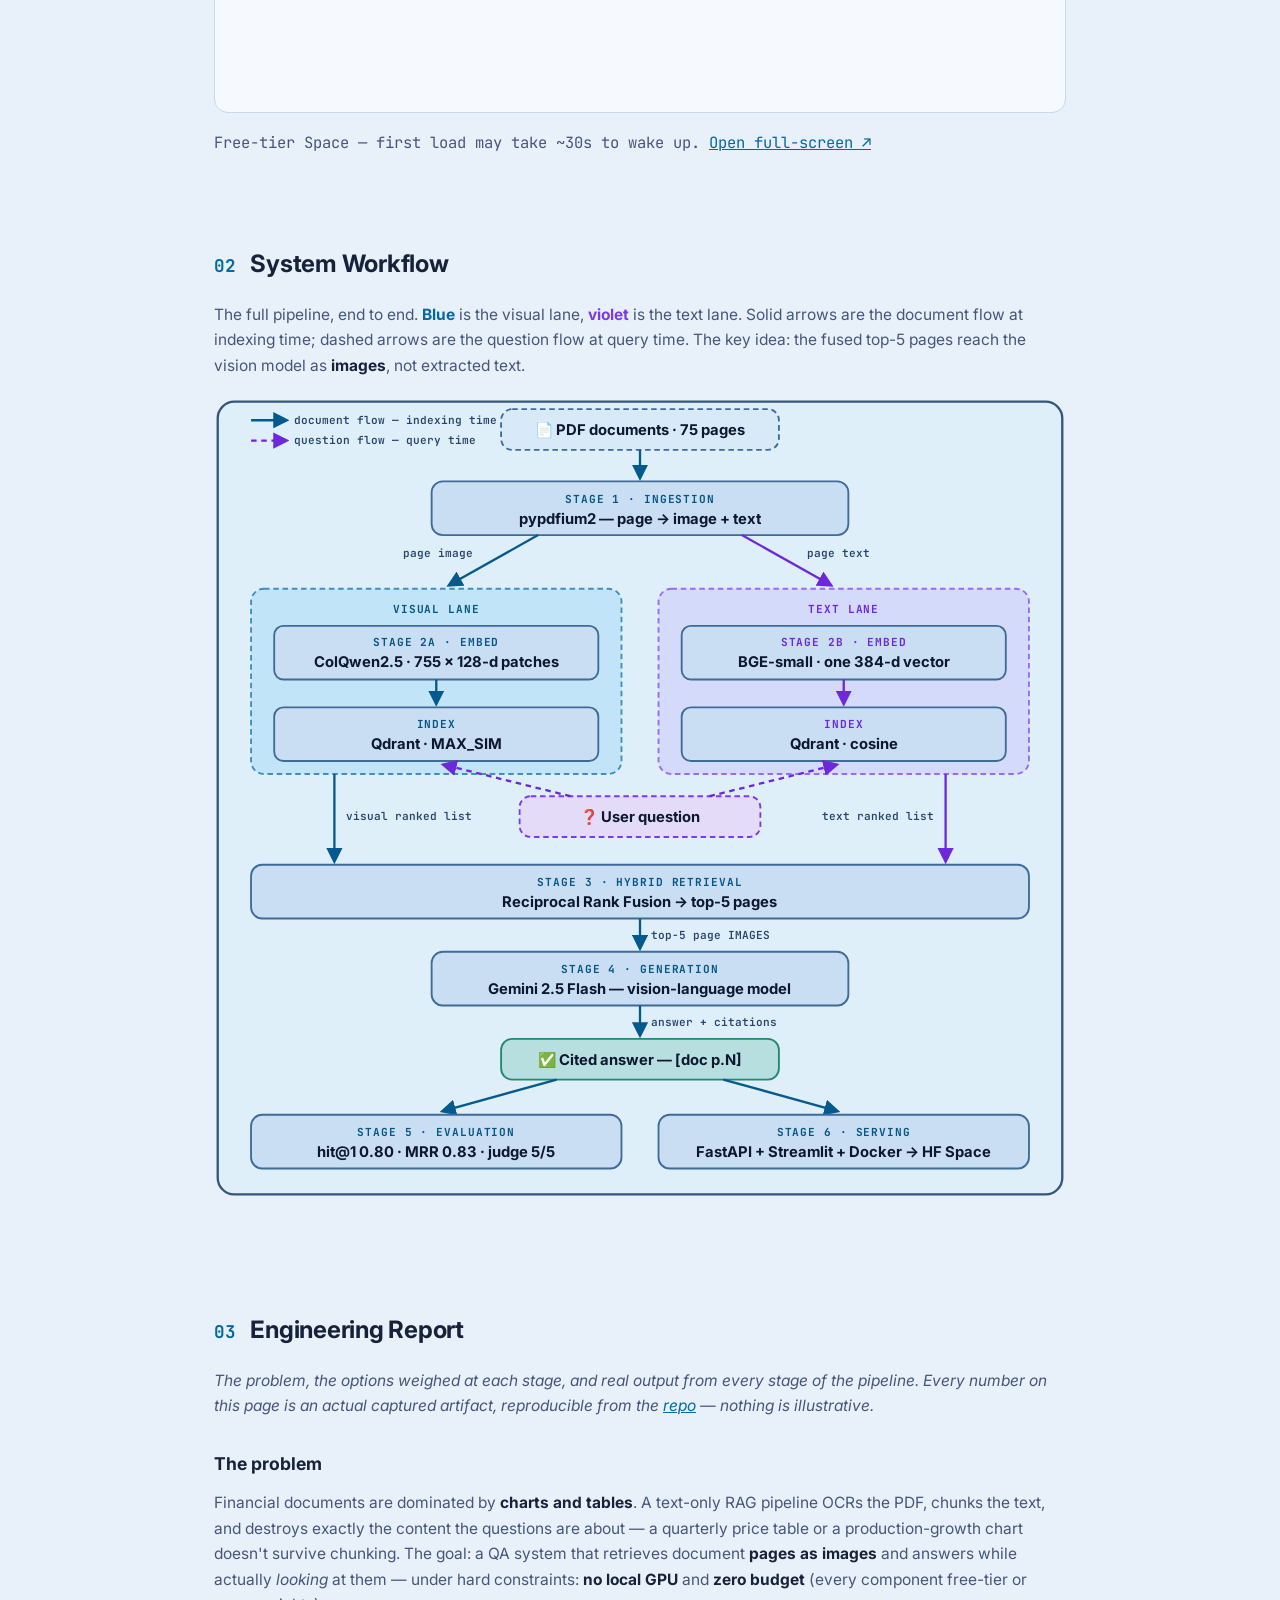
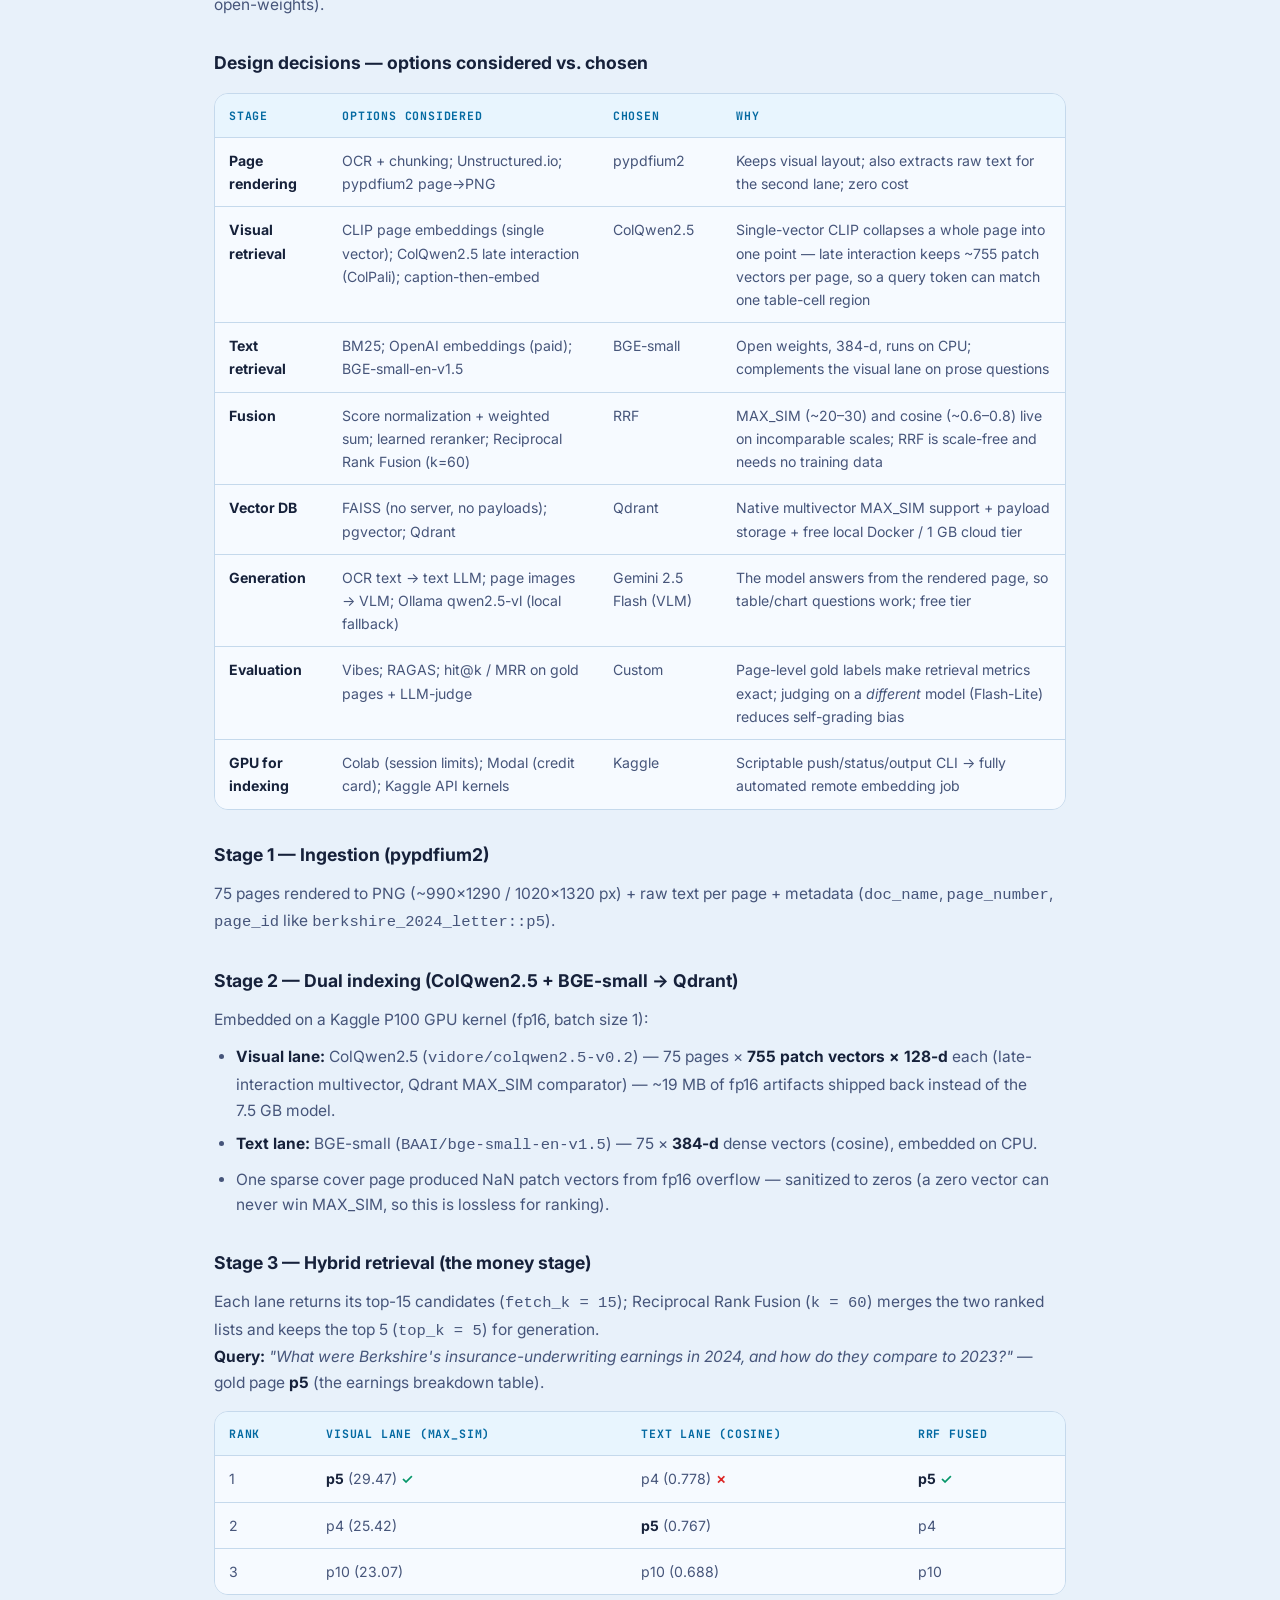
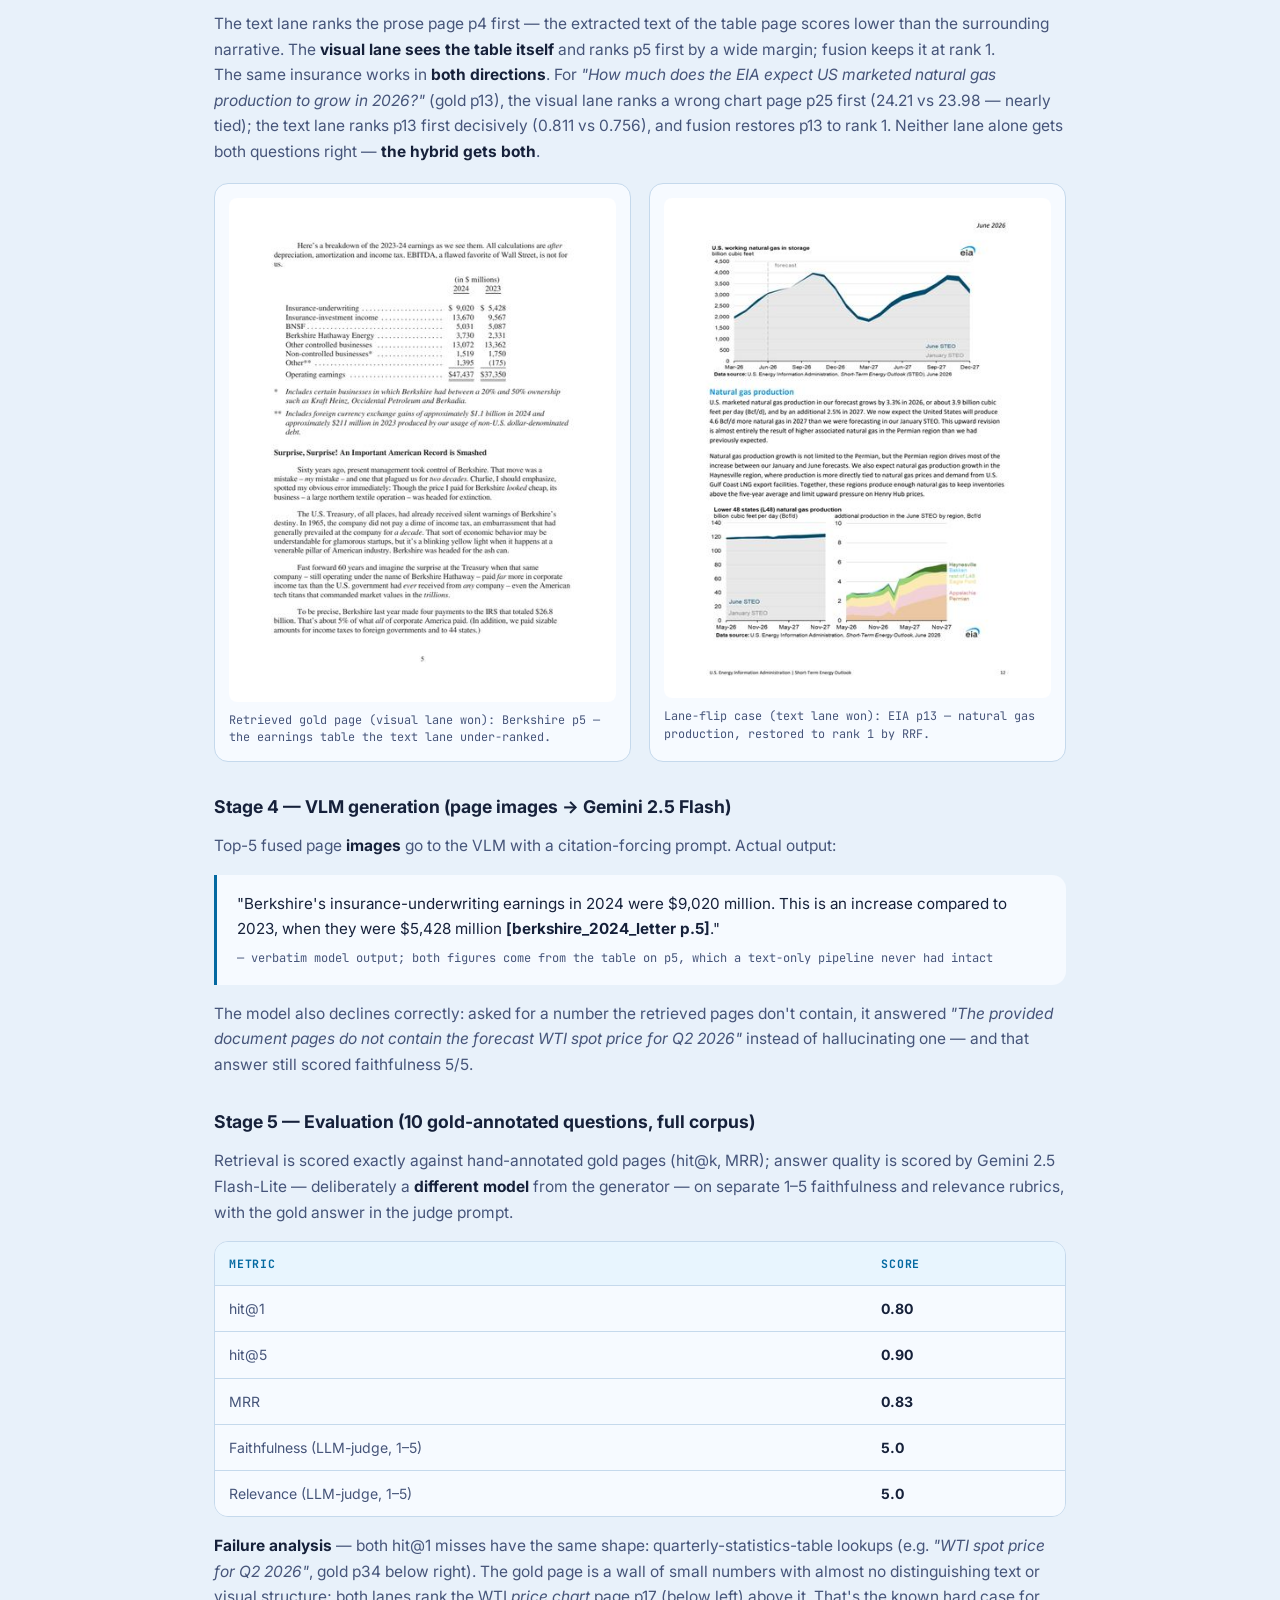
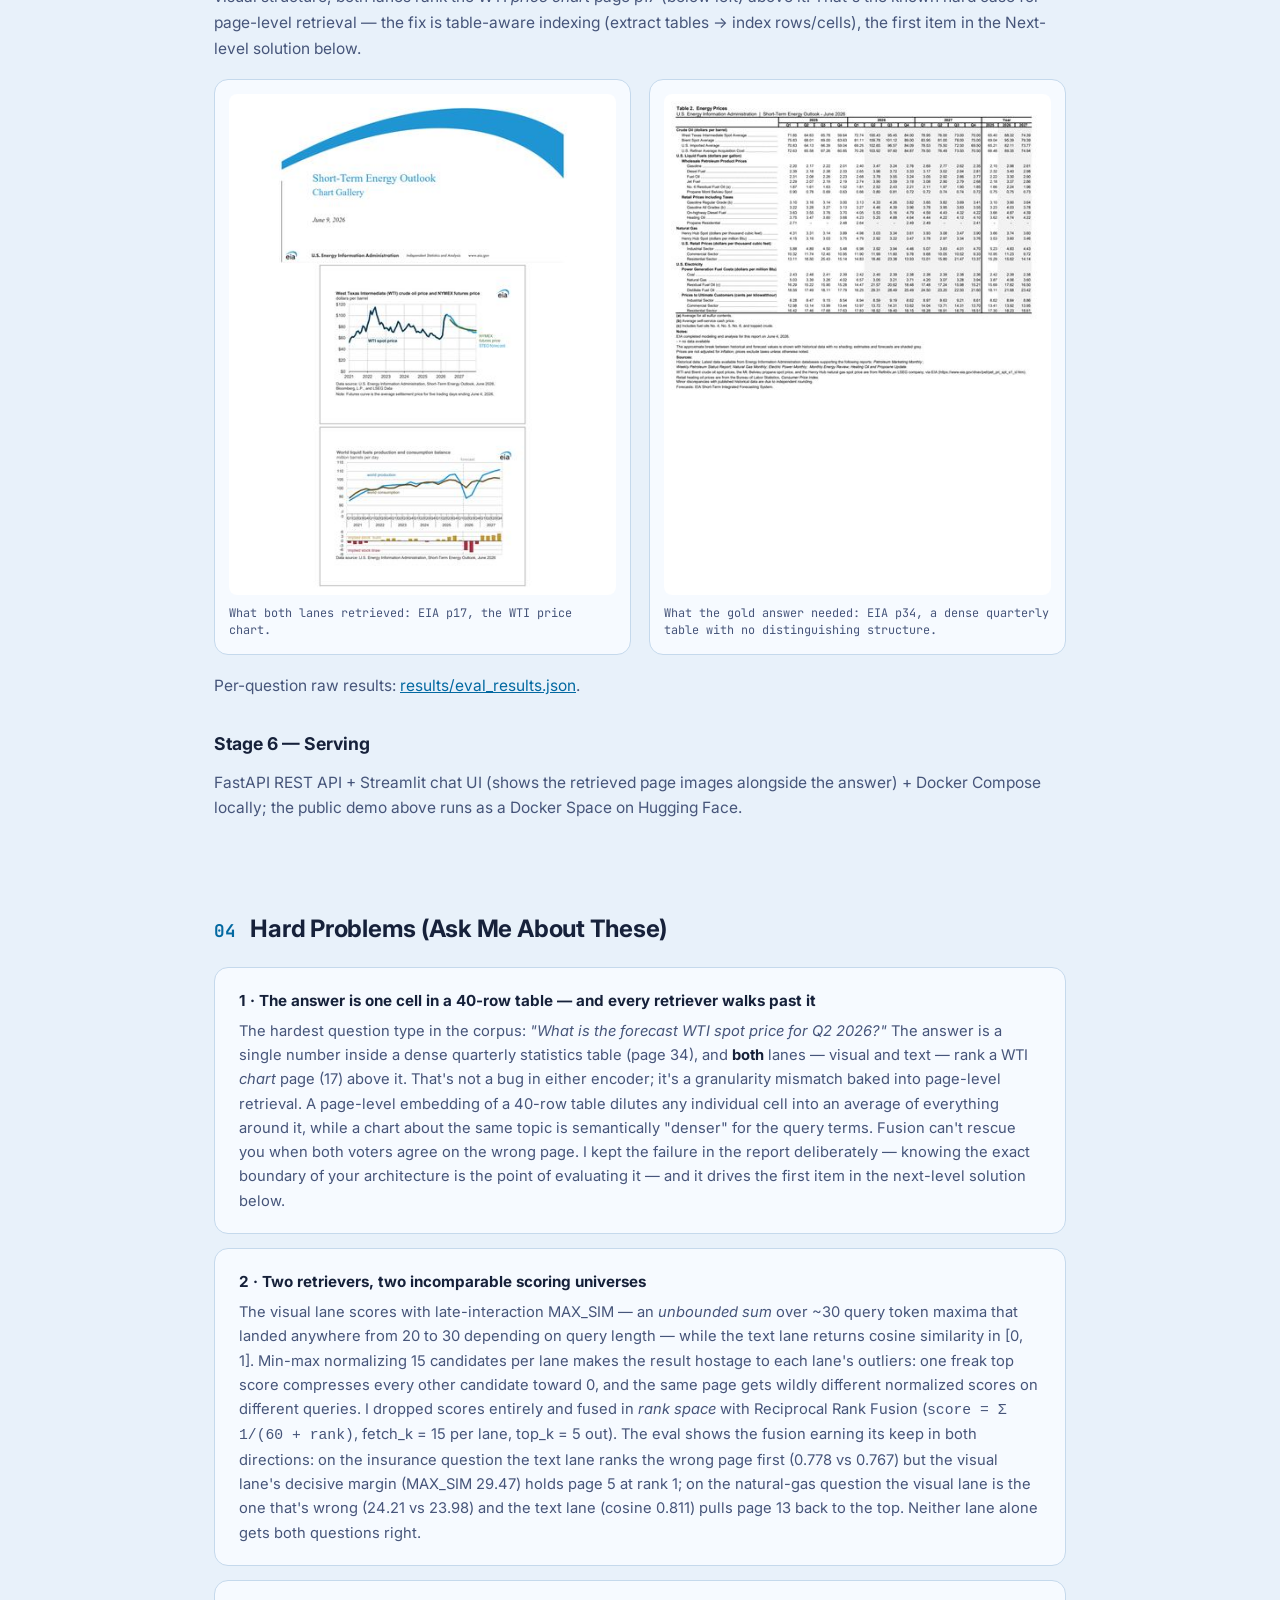
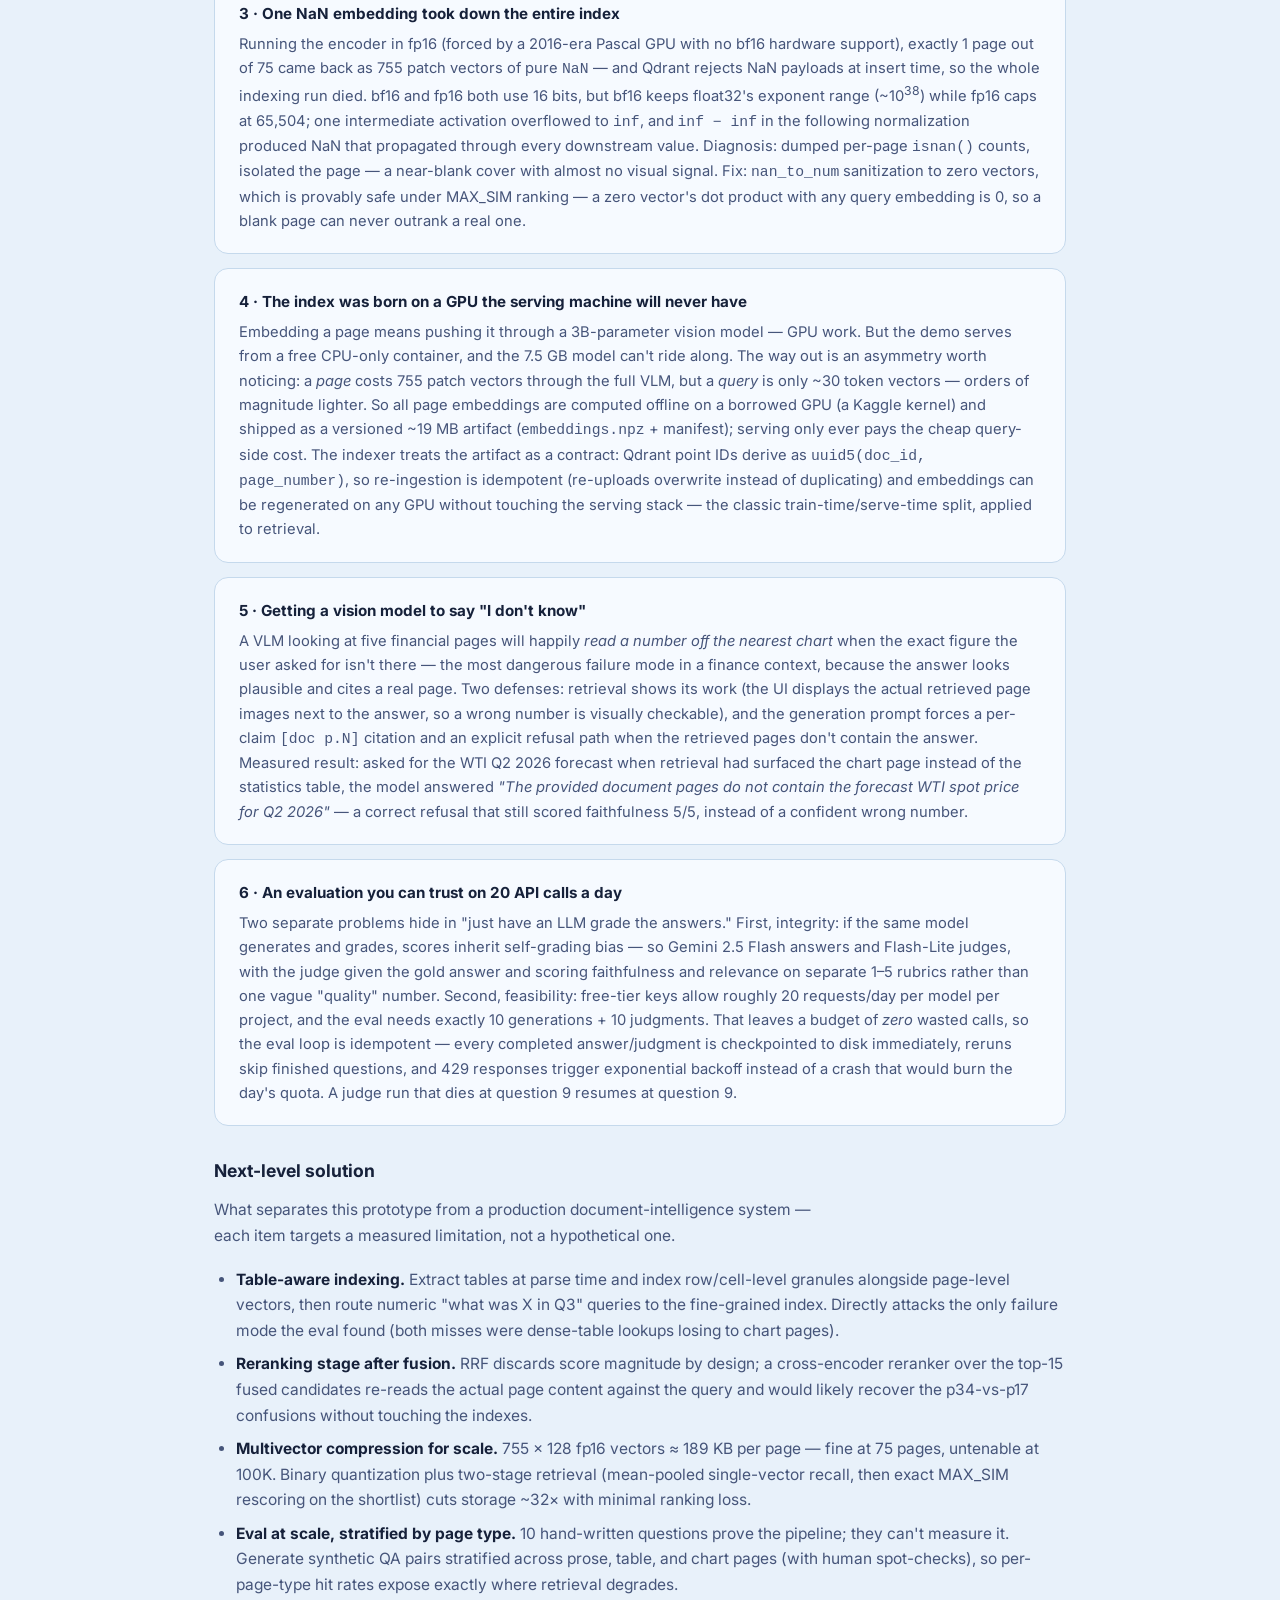
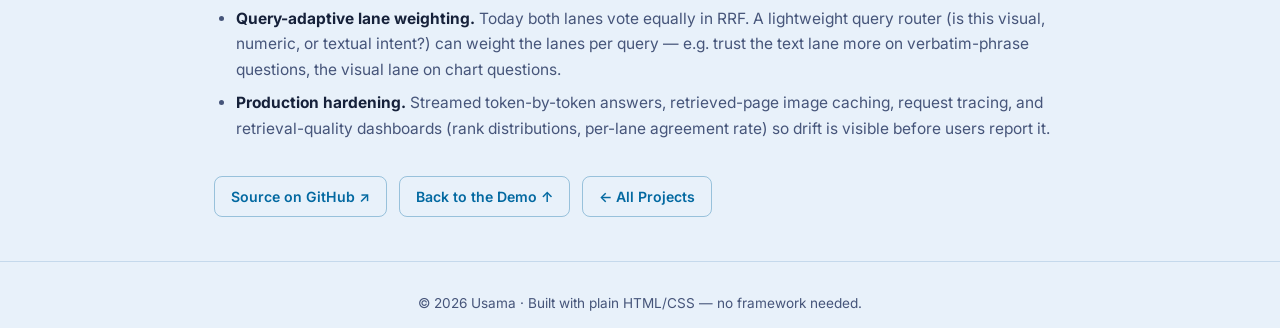
==== commit 2e87153b: "Darken workflow boxes, add outer boundary, rewrite problems as interview hooks" ====
--- a/findociq.html
+++ b/findociq.html
@@ -112,12 +112,13 @@
 
     /* SVG workflow diagram (desktop); stacked .wf version shows on mobile */
     .wf-svg { width: 100%; height: auto; display: block; margin: 20px 0; }
-    .wfd-box { fill: #fdfeff; stroke: #6d94bf; stroke-width: 2; }
-    .wfd-io { fill: transparent; stroke-dasharray: 6 4; }
-    .wfd-lane-v { fill: rgba(14, 165, 233, 0.09); stroke: rgba(3, 105, 161, 0.6); stroke-dasharray: 6 4; stroke-width: 2; }
-    .wfd-lane-t { fill: rgba(139, 92, 246, 0.09); stroke: rgba(124, 58, 237, 0.6); stroke-dasharray: 6 4; stroke-width: 2; }
-    .wfd-q { fill: #fdfeff; stroke: var(--accent-2); stroke-dasharray: 6 4; stroke-width: 2; }
-    .wfd-answer { fill: rgba(5, 150, 105, 0.10); stroke: rgba(5, 150, 105, 0.7); stroke-width: 2; }
+    .wfd-frame { fill: rgba(14, 165, 233, 0.04); stroke: #34557e; stroke-width: 2.5; }
+    .wfd-box { fill: #c9def2; stroke: #3f6b99; stroke-width: 2; }
+    .wfd-io { fill: #d8e9f8; stroke-dasharray: 6 4; }
+    .wfd-lane-v { fill: rgba(14, 165, 233, 0.14); stroke: rgba(3, 105, 161, 0.7); stroke-dasharray: 6 4; stroke-width: 2; }
+    .wfd-lane-t { fill: rgba(139, 92, 246, 0.14); stroke: rgba(124, 58, 237, 0.7); stroke-dasharray: 6 4; stroke-width: 2; }
+    .wfd-q { fill: #e4dbf8; stroke: var(--accent-2); stroke-dasharray: 6 4; stroke-width: 2; }
+    .wfd-answer { fill: rgba(5, 150, 105, 0.18); stroke: rgba(4, 120, 87, 0.85); stroke-width: 2; }
     .wfd-stage { font-family: var(--mono); font-size: 12px; font-weight: 700; letter-spacing: 0.08em; fill: #055585; }
     .wfd-stage-t { fill: #6d28d9; }
     .wfd-main { font-family: "Inter", sans-serif; font-size: 16px; font-weight: 700; fill: #0d1730; }
@@ -217,7 +218,7 @@
         at query time. The key idea: the fused top-5 pages reach the vision model as
         <strong>images</strong>, not extracted text.
       </p>
-      <svg class="wf-svg" viewBox="0 0 920 856" xmlns="http://www.w3.org/2000/svg" role="img" aria-label="FinDocIQ pipeline workflow diagram">
+      <svg class="wf-svg" viewBox="0 0 920 868" xmlns="http://www.w3.org/2000/svg" role="img" aria-label="FinDocIQ pipeline workflow diagram">
         <defs>
           <marker id="wfArr" viewBox="0 0 10 10" refX="8" refY="5" markerWidth="7" markerHeight="7" orient="auto-start-reverse">
             <path d="M0,0 L10,5 L0,10 z" fill="#045a8c"/>
@@ -226,6 +227,9 @@
             <path d="M0,0 L10,5 L0,10 z" fill="#6d28d9"/>
           </marker>
         </defs>
+
+        <!-- outer boundary -->
+        <rect x="4" y="4" width="912" height="856" rx="18" class="wfd-frame"/>
 
         <!-- legend -->
         <line x1="40" y1="24" x2="78" y2="24" class="wfd-flow"/>
@@ -326,7 +330,7 @@
         <div class="wf-node">
           <span class="wf-stage">Stage 1 · Ingestion</span>
           <span class="wf-what">pypdfium2</span>
-          <span class="wf-how">each page → PNG image (~1000×1300 px) + raw text + metadata (doc, page number, page_id)</span>
+          <span class="wf-how">each page → image + text</span>
         </div>
         <div class="wf-arrow">page image &nbsp;+&nbsp; page text — one copy to each lane</div>
         <div class="wf-lanes">
@@ -335,13 +339,13 @@
             <div class="wf-node">
               <span class="wf-stage">Stage 2a · Visual embedding</span>
               <span class="wf-what">ColQwen2.5 (late interaction)</span>
-              <span class="wf-how">755 patch vectors × 128-d per page · fp16 · embedded on a Kaggle P100 GPU</span>
+              <span class="wf-how">755 × 128-d patch vectors per page</span>
             </div>
             <div class="wf-arrow">multivectors</div>
             <div class="wf-node">
               <span class="wf-stage">Index</span>
-              <span class="wf-what">Qdrant multivector collection</span>
-              <span class="wf-how">MAX_SIM comparator · query tokens match page patches</span>
+              <span class="wf-what">Qdrant multivector</span>
+              <span class="wf-how">MAX_SIM</span>
             </div>
           </div>
           <div class="wf-lane wf-lane-text">
@@ -349,27 +353,27 @@
             <div class="wf-node">
               <span class="wf-stage">Stage 2b · Text embedding</span>
               <span class="wf-what">BGE-small-en-v1.5</span>
-              <span class="wf-how">one 384-d dense vector per page · runs on CPU</span>
+              <span class="wf-how">one 384-d vector per page</span>
             </div>
             <div class="wf-arrow">dense vectors</div>
             <div class="wf-node">
               <span class="wf-stage">Index</span>
-              <span class="wf-what">Qdrant dense collection</span>
-              <span class="wf-how">cosine similarity</span>
+              <span class="wf-what">Qdrant dense</span>
+              <span class="wf-how">cosine</span>
             </div>
           </div>
         </div>
         <div class="wf-merge"><span>ranked list (visual) ↘</span><span>↙ ranked list (text)</span></div>
         <div class="wf-node">
           <span class="wf-stage">Stage 3 · Hybrid retrieval</span>
-          <span class="wf-what">Reciprocal Rank Fusion (k=60)</span>
-          <span class="wf-how">user query embedded into both lanes → two ranked lists → scale-free fusion → top-5 pages</span>
+          <span class="wf-what">Reciprocal Rank Fusion</span>
+          <span class="wf-how">two ranked lists → top-5 pages</span>
         </div>
         <div class="wf-arrow">top-5 page images (not text!)</div>
         <div class="wf-node">
           <span class="wf-stage">Stage 4 · Generation</span>
           <span class="wf-what">Gemini 2.5 Flash (vision-language model)</span>
-          <span class="wf-how">answers while looking at the page images · citation-forcing prompt → [doc p.N] citations</span>
+          <span class="wf-how">answers from page images → [doc p.N] citations</span>
         </div>
         <div class="wf-arrow">answer + citations</div>
         <div class="wf-lanes">
@@ -377,14 +381,14 @@
             <div class="wf-lane-title">Stage 5 · Evaluation</div>
             <div class="wf-node">
               <span class="wf-what">hit@1 / hit@5 / MRR + LLM-judge</span>
-              <span class="wf-how">10 gold-annotated questions · judge runs on a different model (Flash-Lite) to avoid self-grading</span>
+              <span class="wf-how">hit@1 0.80 · MRR 0.83 · judge 5/5</span>
             </div>
           </div>
           <div class="wf-lane wf-lane-text">
             <div class="wf-lane-title">Stage 6 · Serving</div>
             <div class="wf-node">
-              <span class="wf-what">FastAPI + Streamlit + Docker Compose</span>
-              <span class="wf-how">public demo runs as a Docker Space on Hugging Face (embedded above)</span>
+              <span class="wf-what">FastAPI + Streamlit + Docker</span>
+              <span class="wf-how">demo: Hugging Face Space</span>
             </div>
           </div>
         </div>
@@ -552,37 +556,22 @@
     </section>
 
     <section class="cs-section reveal">
-      <h2><span class="section-num">04</span> Engineering Problems Actually Hit (and Fixed)</h2>
+      <h2><span class="section-num">04</span> Hard Problems (Ask Me About These)</h2>
       <div class="cs-story">
-        <h4>1 · fp16 numerical overflow silently poisoned an embedding</h4>
-        <p>After switching the encoder from bf16 to fp16 (see problem 2), exactly 1 page out of 75
-        came back as 755 patch vectors of pure <code>NaN</code> — and Qdrant rejects NaN payloads at
-        insert time, so the whole indexing run died. bf16 and fp16 both use 16 bits, but bf16 keeps
-        float32's exponent range (~10<sup>38</sup>) while fp16 caps at 65,504; one intermediate
-        activation overflowed to <code>inf</code>, and <code>inf − inf</code> in the following
-        normalization produced NaN that propagated through every downstream value. Diagnosis:
-        dumped per-page <code>isnan()</code> counts, isolated the page — a near-blank cover with
-        almost no visual signal. Fix: <code>nan_to_num</code> sanitization to zero vectors, which is
-        provably safe under MAX_SIM ranking — a zero vector's dot product with any query embedding
-        is 0, so a blank page can never outrank a real one.</p>
+        <h4>1 · The answer is one cell in a 40-row table — and every retriever walks past it</h4>
+        <p>The hardest question type in the corpus: <em>"What is the forecast WTI spot price for
+        Q2 2026?"</em> The answer is a single number inside a dense quarterly statistics table
+        (page 34), and <strong>both</strong> lanes — visual and text — rank a WTI <em>chart</em>
+        page (17) above it. That's not a bug in either encoder; it's a granularity mismatch baked
+        into page-level retrieval. A page-level embedding of a 40-row table dilutes any individual
+        cell into an average of everything around it, while a chart about the same topic is
+        semantically "denser" for the query terms. Fusion can't rescue you when both voters agree
+        on the wrong page. I kept the failure in the report deliberately — knowing the exact
+        boundary of your architecture is the point of evaluating it — and it drives the first item
+        in the next-level solution below.</p>
       </div>
       <div class="cs-story">
-        <h4>2 · Running a 3B late-interaction VLM on a 2016 GPU (compute capability 6.0)</h4>
-        <p>The free GPU I could get programmatically was a Kaggle P100 — Pascal architecture,
-        which has <strong>no bf16 hardware support</strong> and is no longer compiled into current
-        PyTorch wheels (<code>CUDA error: no kernel image is available for execution on the
-        device</code>). ColQwen2.5's reference setup assumes bf16 on Ampere or newer. The pipeline
-        had to become hardware-adaptive: the kernel reads
-        <code>torch.cuda.get_device_capability()</code> at runtime, and below (7,0) it pins a
-        Pascal-compatible stack (torch 2.5.1+cu121, colpali-engine 0.3.9) and re-executes itself
-        via <code>os.execv</code> so the new versions are actually the ones imported. Memory math
-        forced the rest: the fp16 weights alone are 8.5 GB of the 16 GB card, and one page yields
-        755 × 128 patch vectors plus activations — so batch size 1 with cache eviction between
-        pages. Same code still runs bf16/batched on a modern GPU; the P100 path costs ~2 min for
-        75 pages.</p>
-      </div>
-      <div class="cs-story">
-        <h4>3 · Fusing two retrievers whose scores live on incomparable scales</h4>
+        <h4>2 · Two retrievers, two incomparable scoring universes</h4>
         <p>The visual lane scores with late-interaction MAX_SIM — an <em>unbounded sum</em> over
         ~30 query token maxima that landed anywhere from 20 to 30 depending on query length — while
         the text lane returns cosine similarity in [0, 1]. Min-max normalizing 15 candidates per
@@ -591,25 +580,55 @@
         different queries. I dropped scores entirely and fused in <em>rank space</em> with
         Reciprocal Rank Fusion (<code>score = Σ 1/(60 + rank)</code>, fetch_k = 15 per lane,
         top_k = 5 out). The eval shows the fusion earning its keep in both directions: on the
-        insurance-float question the text lane ranks the wrong page first (0.778 vs 0.767) but the
+        insurance question the text lane ranks the wrong page first (0.778 vs 0.767) but the
         visual lane's decisive margin (MAX_SIM 29.47) holds page 5 at rank 1; on the natural-gas
         question the visual lane is the one that's wrong (24.21 vs 23.98) and the text lane
         (cosine 0.811) pulls page 13 back to the top. Neither lane alone gets both questions right.</p>
       </div>
       <div class="cs-story">
-        <h4>4 · A retrieval failure signature no embedding tweak can fix</h4>
-        <p>Both hit@1 misses in the eval share one signature: the question asks for a
-        <em>single number inside a dense quarterly statistics table</em> (gold: page 34), and both
-        lanes — visual and text — instead rank a chart page (17) that summarizes the same variable
-        first. That's not a bug in either encoder; it's a granularity mismatch. A page-level
-        embedding of a 40-row table dilutes any individual cell into an average of everything
-        around it, while a chart page about the same topic is semantically "denser" for the query
-        terms. Fusion can't rescue you when both lanes agree on the wrong page. I kept the failure
-        in the report deliberately — knowing the boundary of your architecture is the point of
-        evaluating it — and it directly motivates the first item in the next-level solution below.</p>
+        <h4>3 · One NaN embedding took down the entire index</h4>
+        <p>Running the encoder in fp16 (forced by a 2016-era Pascal GPU with no bf16 hardware
+        support), exactly 1 page out of 75 came back as 755 patch vectors of pure <code>NaN</code> —
+        and Qdrant rejects NaN payloads at insert time, so the whole indexing run died. bf16 and
+        fp16 both use 16 bits, but bf16 keeps float32's exponent range (~10<sup>38</sup>) while
+        fp16 caps at 65,504; one intermediate activation overflowed to <code>inf</code>, and
+        <code>inf − inf</code> in the following normalization produced NaN that propagated through
+        every downstream value. Diagnosis: dumped per-page <code>isnan()</code> counts, isolated
+        the page — a near-blank cover with almost no visual signal. Fix: <code>nan_to_num</code>
+        sanitization to zero vectors, which is provably safe under MAX_SIM ranking — a zero
+        vector's dot product with any query embedding is 0, so a blank page can never outrank a
+        real one.</p>
       </div>
       <div class="cs-story">
-        <h4>5 · Making an LLM judge trustworthy under a ~20-requests/day quota</h4>
+        <h4>4 · The index was born on a GPU the serving machine will never have</h4>
+        <p>Embedding a page means pushing it through a 3B-parameter vision model — GPU work. But
+        the demo serves from a free CPU-only container, and the 7.5 GB model can't ride along.
+        The way out is an asymmetry worth noticing: a <em>page</em> costs 755 patch vectors
+        through the full VLM, but a <em>query</em> is only ~30 token vectors — orders of magnitude
+        lighter. So all page embeddings are computed offline on a borrowed GPU (a Kaggle kernel)
+        and shipped as a versioned ~19 MB artifact (<code>embeddings.npz</code> + manifest);
+        serving only ever pays the cheap query-side cost. The indexer treats the artifact as a
+        contract: Qdrant point IDs derive as <code>uuid5(doc_id, page_number)</code>, so
+        re-ingestion is idempotent (re-uploads overwrite instead of duplicating) and embeddings
+        can be regenerated on any GPU without touching the serving stack — the classic
+        train-time/serve-time split, applied to retrieval.</p>
+      </div>
+      <div class="cs-story">
+        <h4>5 · Getting a vision model to say "I don't know"</h4>
+        <p>A VLM looking at five financial pages will happily <em>read a number off the nearest
+        chart</em> when the exact figure the user asked for isn't there — the most dangerous
+        failure mode in a finance context, because the answer looks plausible and cites a real
+        page. Two defenses: retrieval shows its work (the UI displays the actual retrieved page
+        images next to the answer, so a wrong number is visually checkable), and the generation
+        prompt forces a per-claim <code>[doc p.N]</code> citation and an explicit refusal path
+        when the retrieved pages don't contain the answer. Measured result: asked for the WTI
+        Q2 2026 forecast when retrieval had surfaced the chart page instead of the statistics
+        table, the model answered <em>"The provided document pages do not contain the forecast
+        WTI spot price for Q2 2026"</em> — a correct refusal that still scored faithfulness 5/5,
+        instead of a confident wrong number.</p>
+      </div>
+      <div class="cs-story">
+        <h4>6 · An evaluation you can trust on 20 API calls a day</h4>
         <p>Two separate problems hide in "just have an LLM grade the answers." First, integrity:
         if the same model generates and grades, scores inherit self-grading bias — so Gemini 2.5
         Flash answers and Flash-Lite judges, with the judge given the gold answer and scoring
@@ -620,17 +639,6 @@
         answer/judgment is checkpointed to disk immediately, reruns skip finished questions, and
         429 responses trigger exponential backoff instead of a crash that would burn the day's
         quota. A judge run that dies at question 9 resumes at question 9.</p>
-      </div>
-      <div class="cs-story">
-        <h4>6 · Decoupling GPU compute from serving with a 19 MB artifact contract</h4>
-        <p>The heavy model (7.5 GB ColQwen2.5) and the serving machine never need to meet. The
-        Kaggle kernel's only output is a versioned artifact — <code>embeddings.npz</code> +
-        manifest, ~19 MB for 75 pages — and the local indexer treats it as a contract: it
-        derives Qdrant point IDs as <code>uuid5(doc_id, page_number)</code>, so re-running
-        ingestion is idempotent (same page always maps to the same point, re-uploads overwrite
-        instead of duplicating) and embeddings can be regenerated on any GPU without touching the
-        serving stack. Side benefit: the API key for generation never leaves the local machine,
-        because the remote kernel only ever does embedding math.</p>
       </div>
 
       <h3>Next-level solution</h3>
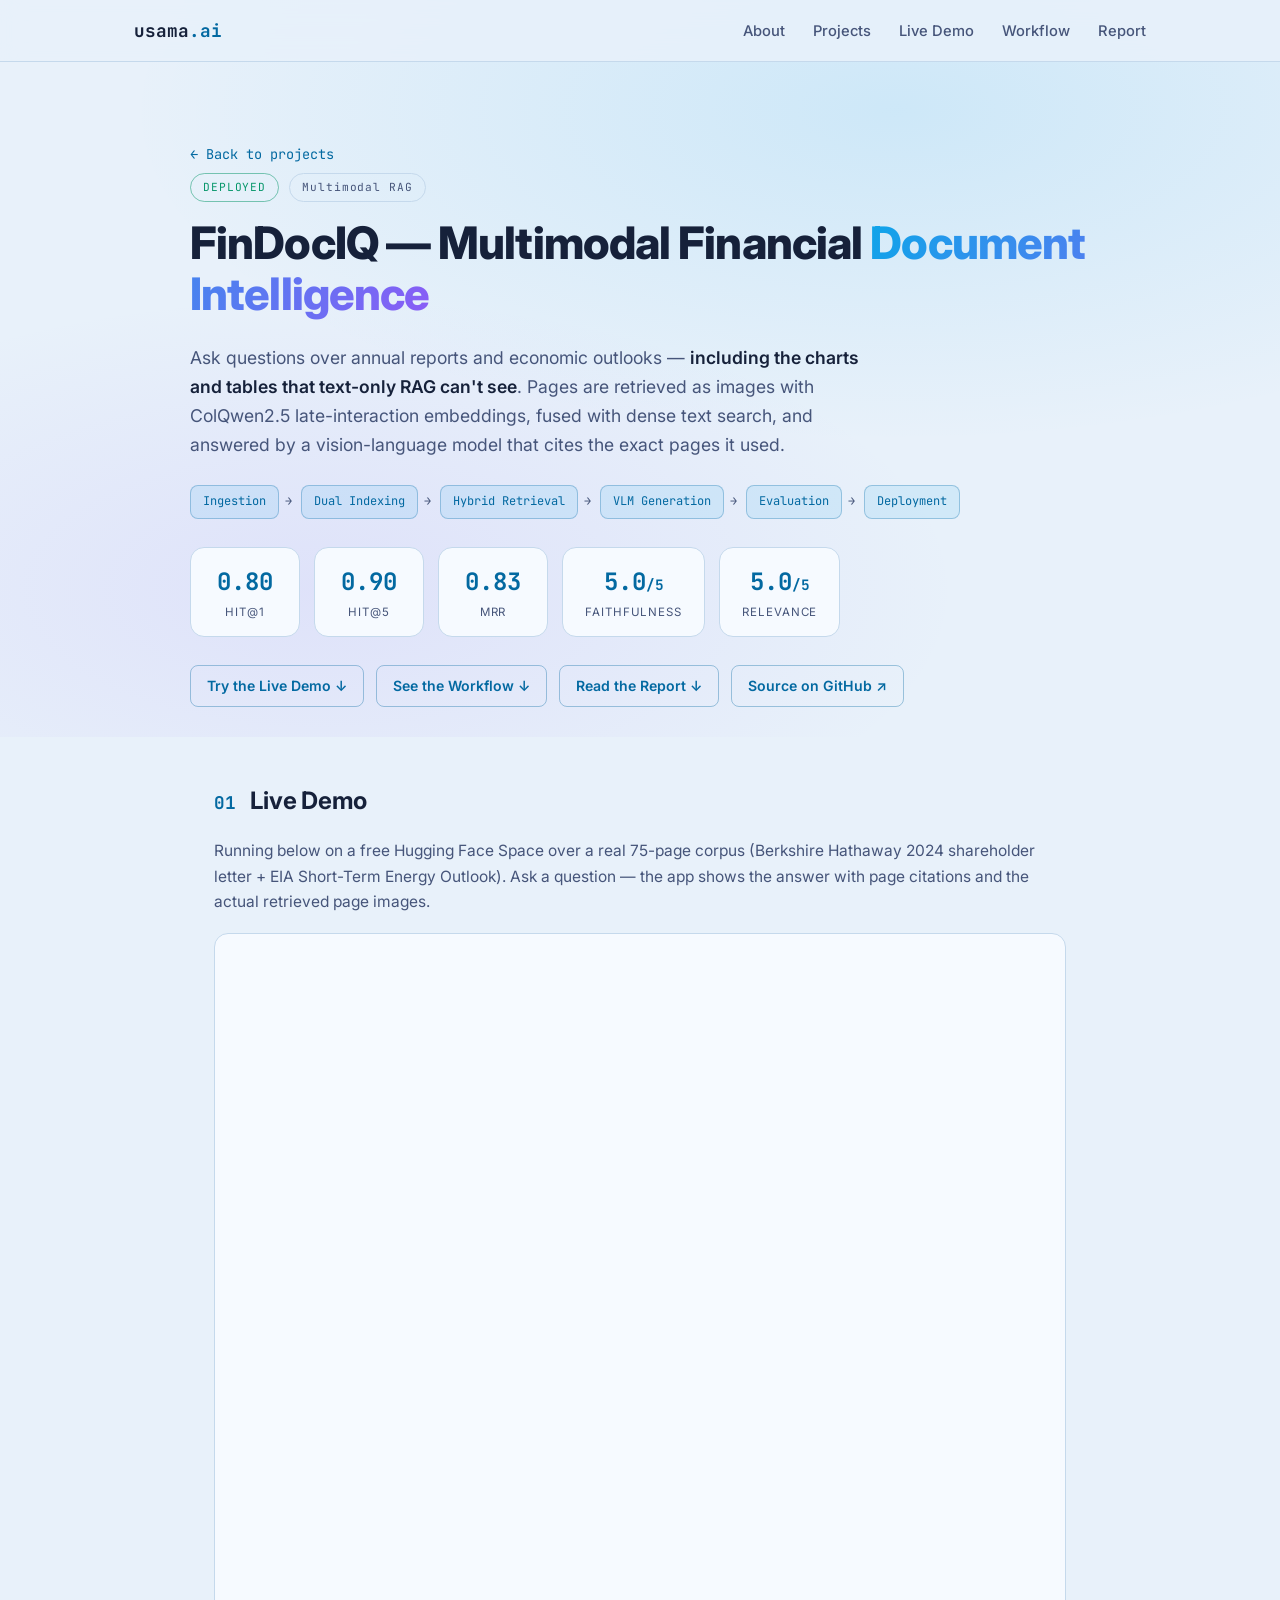
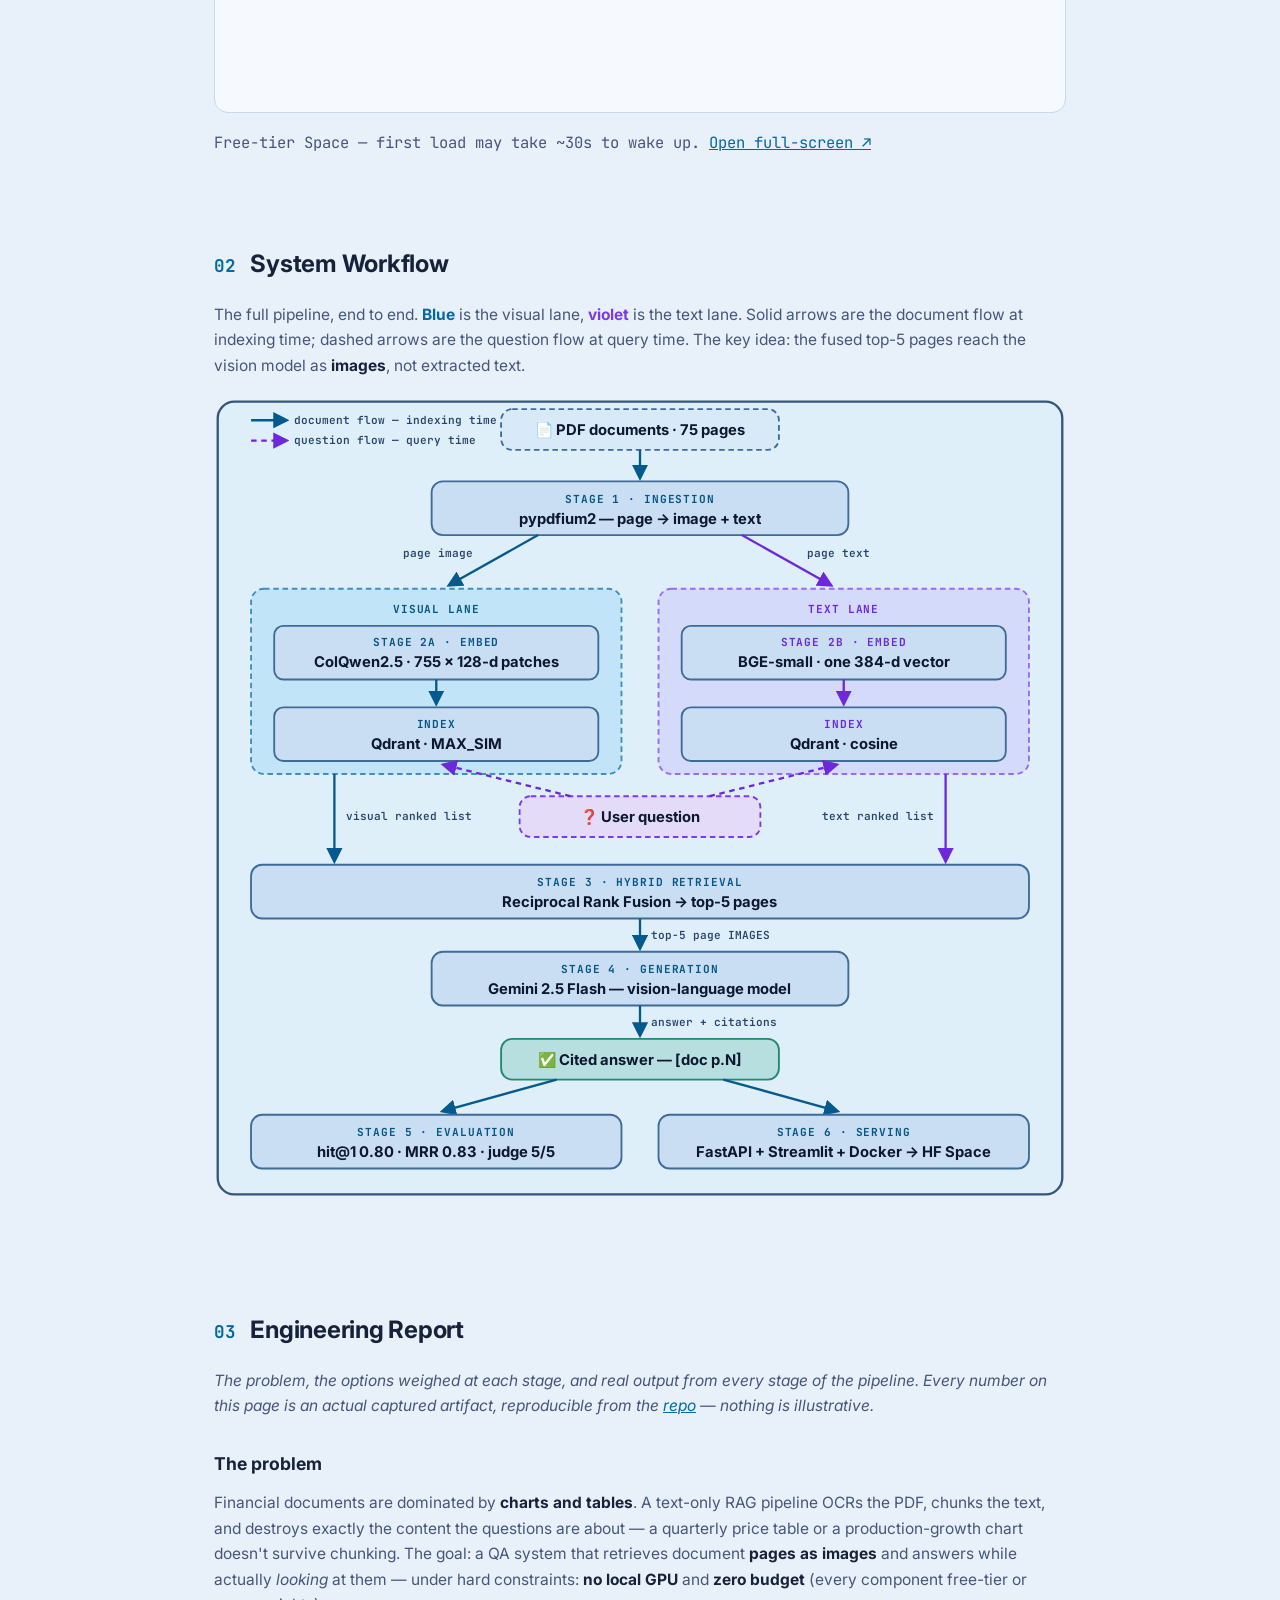
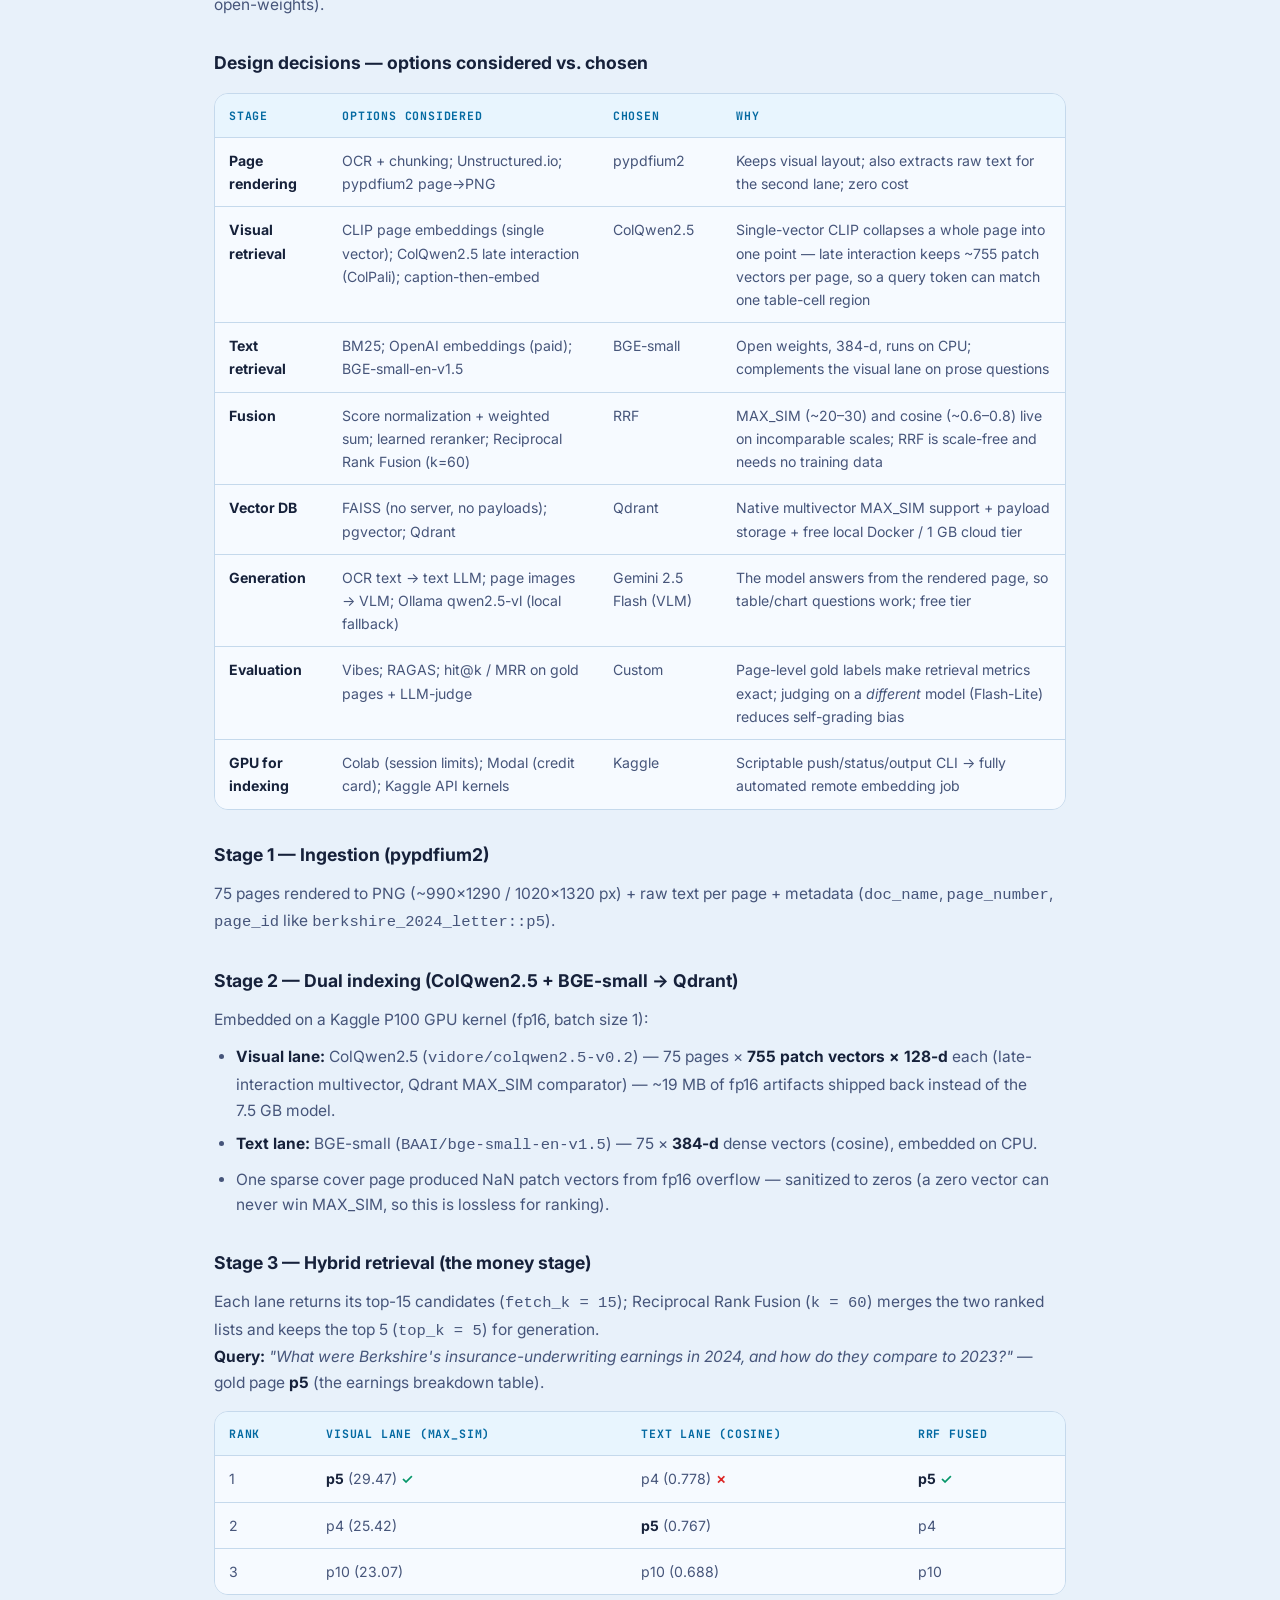
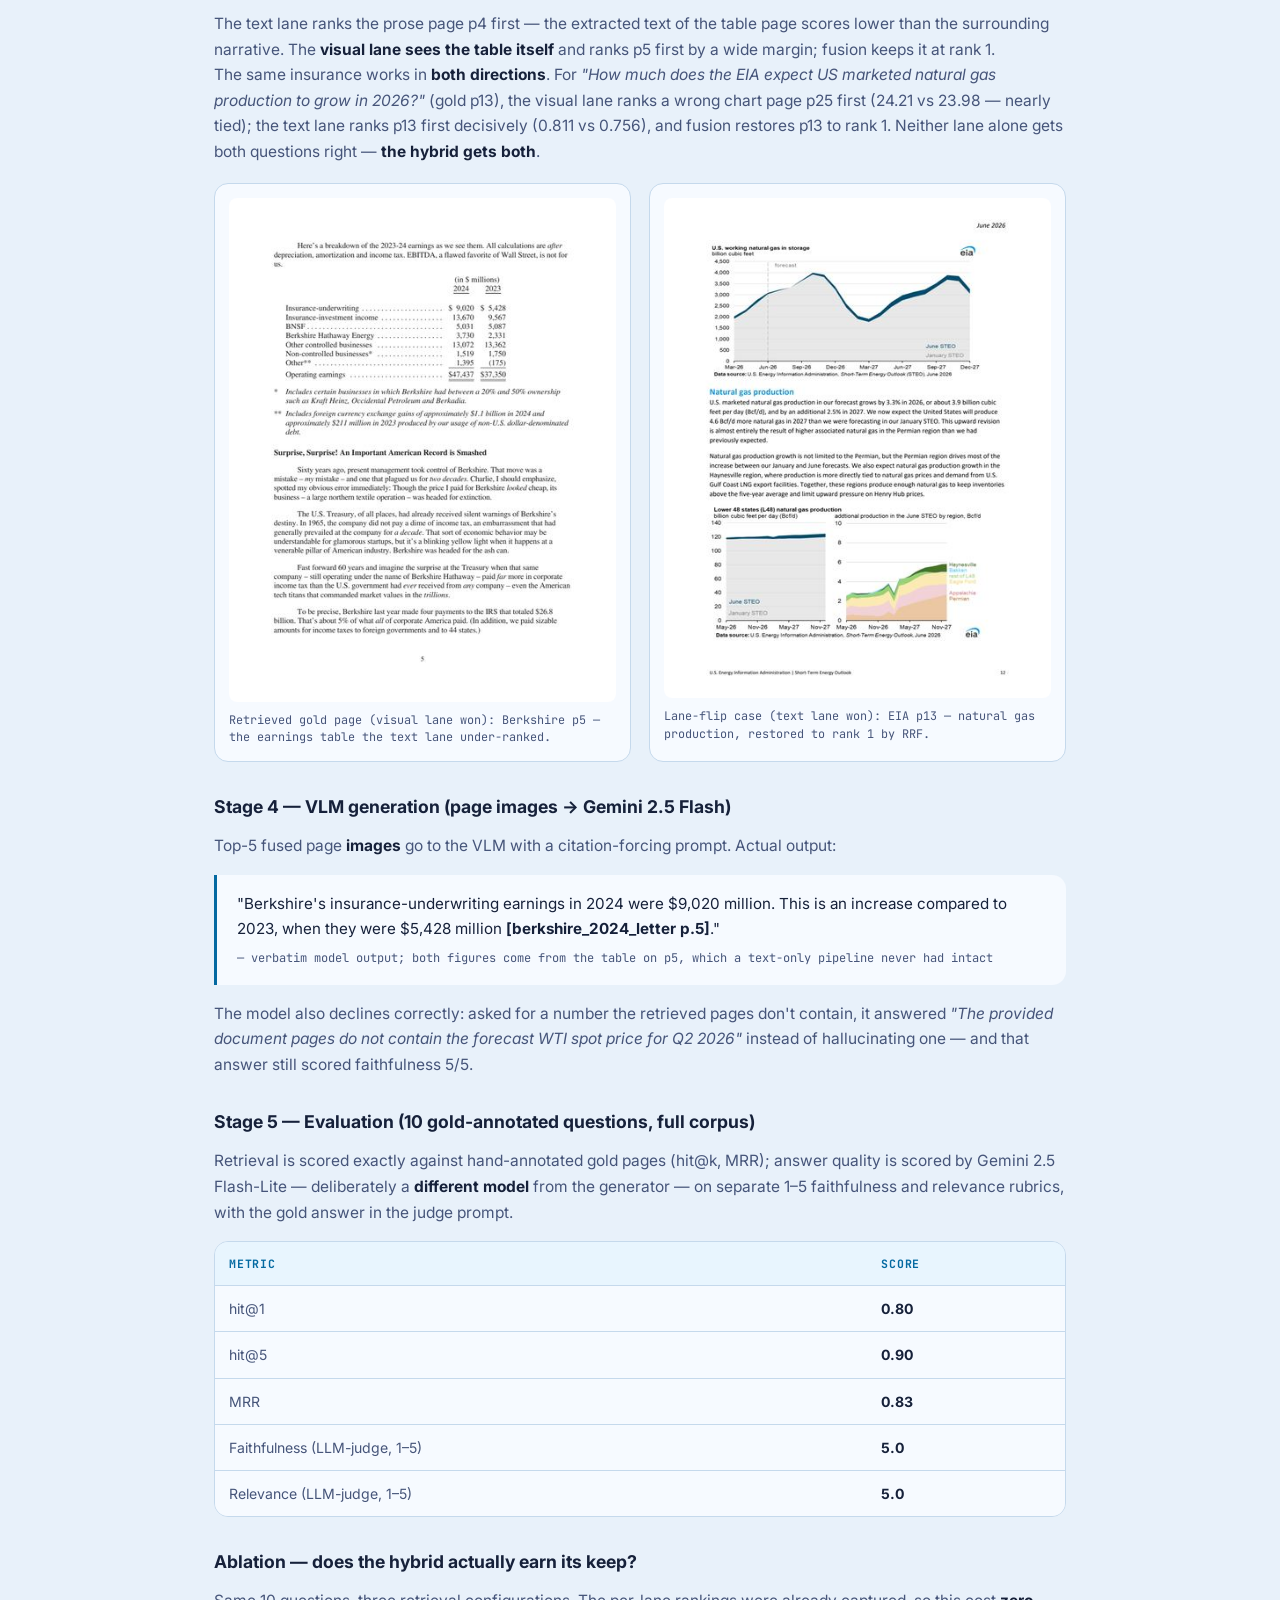
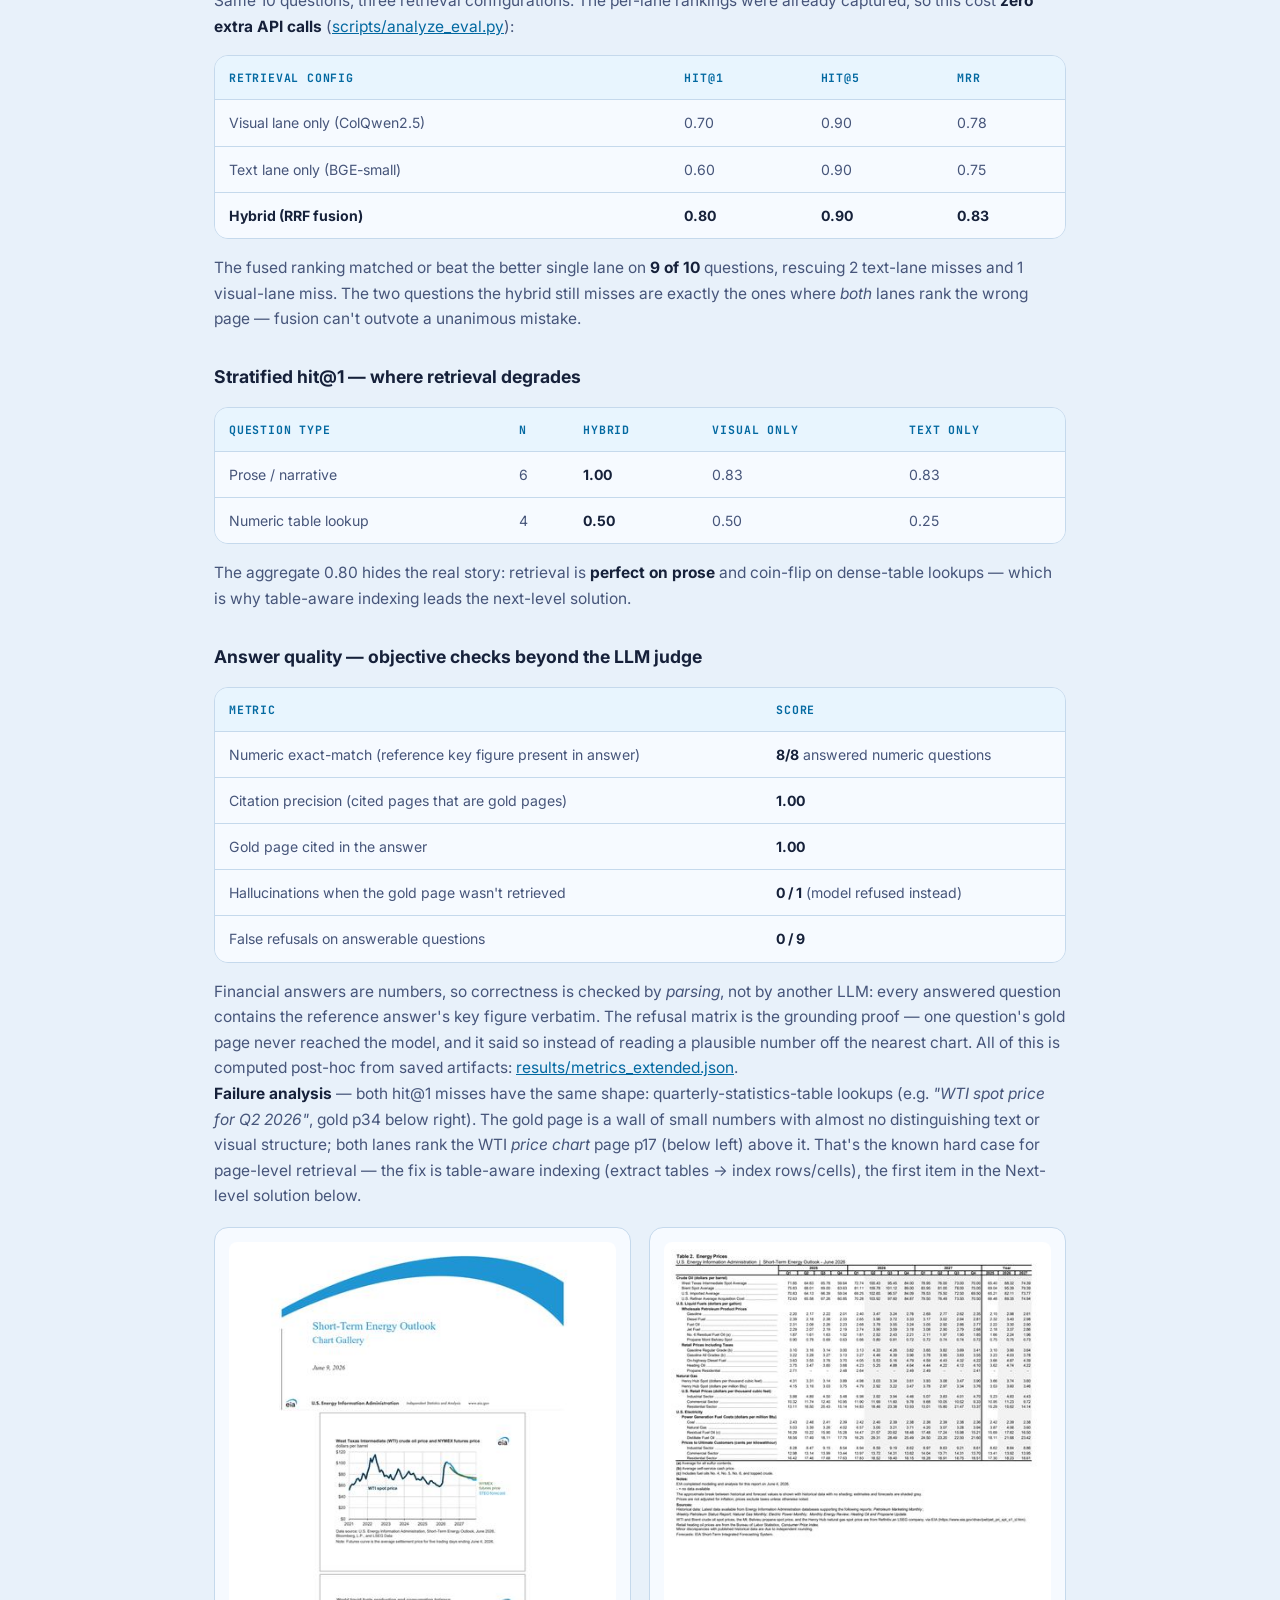
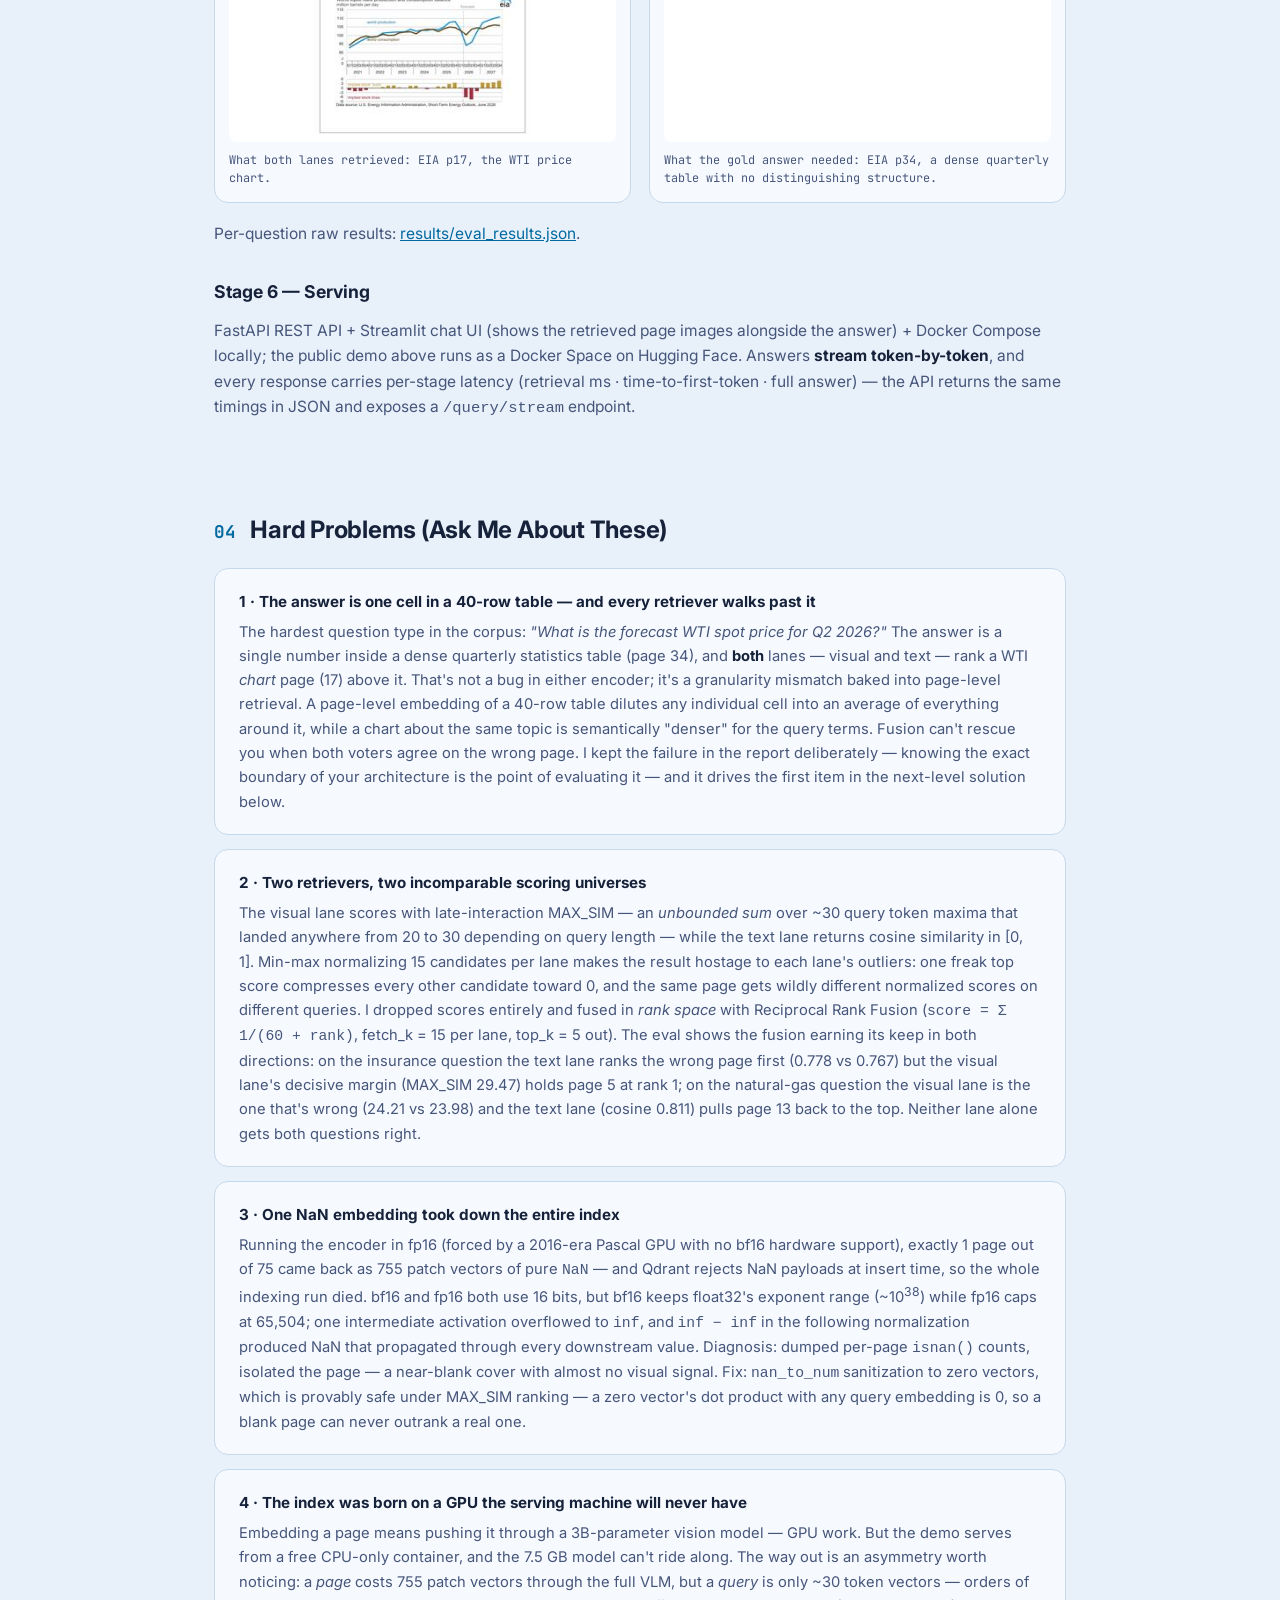
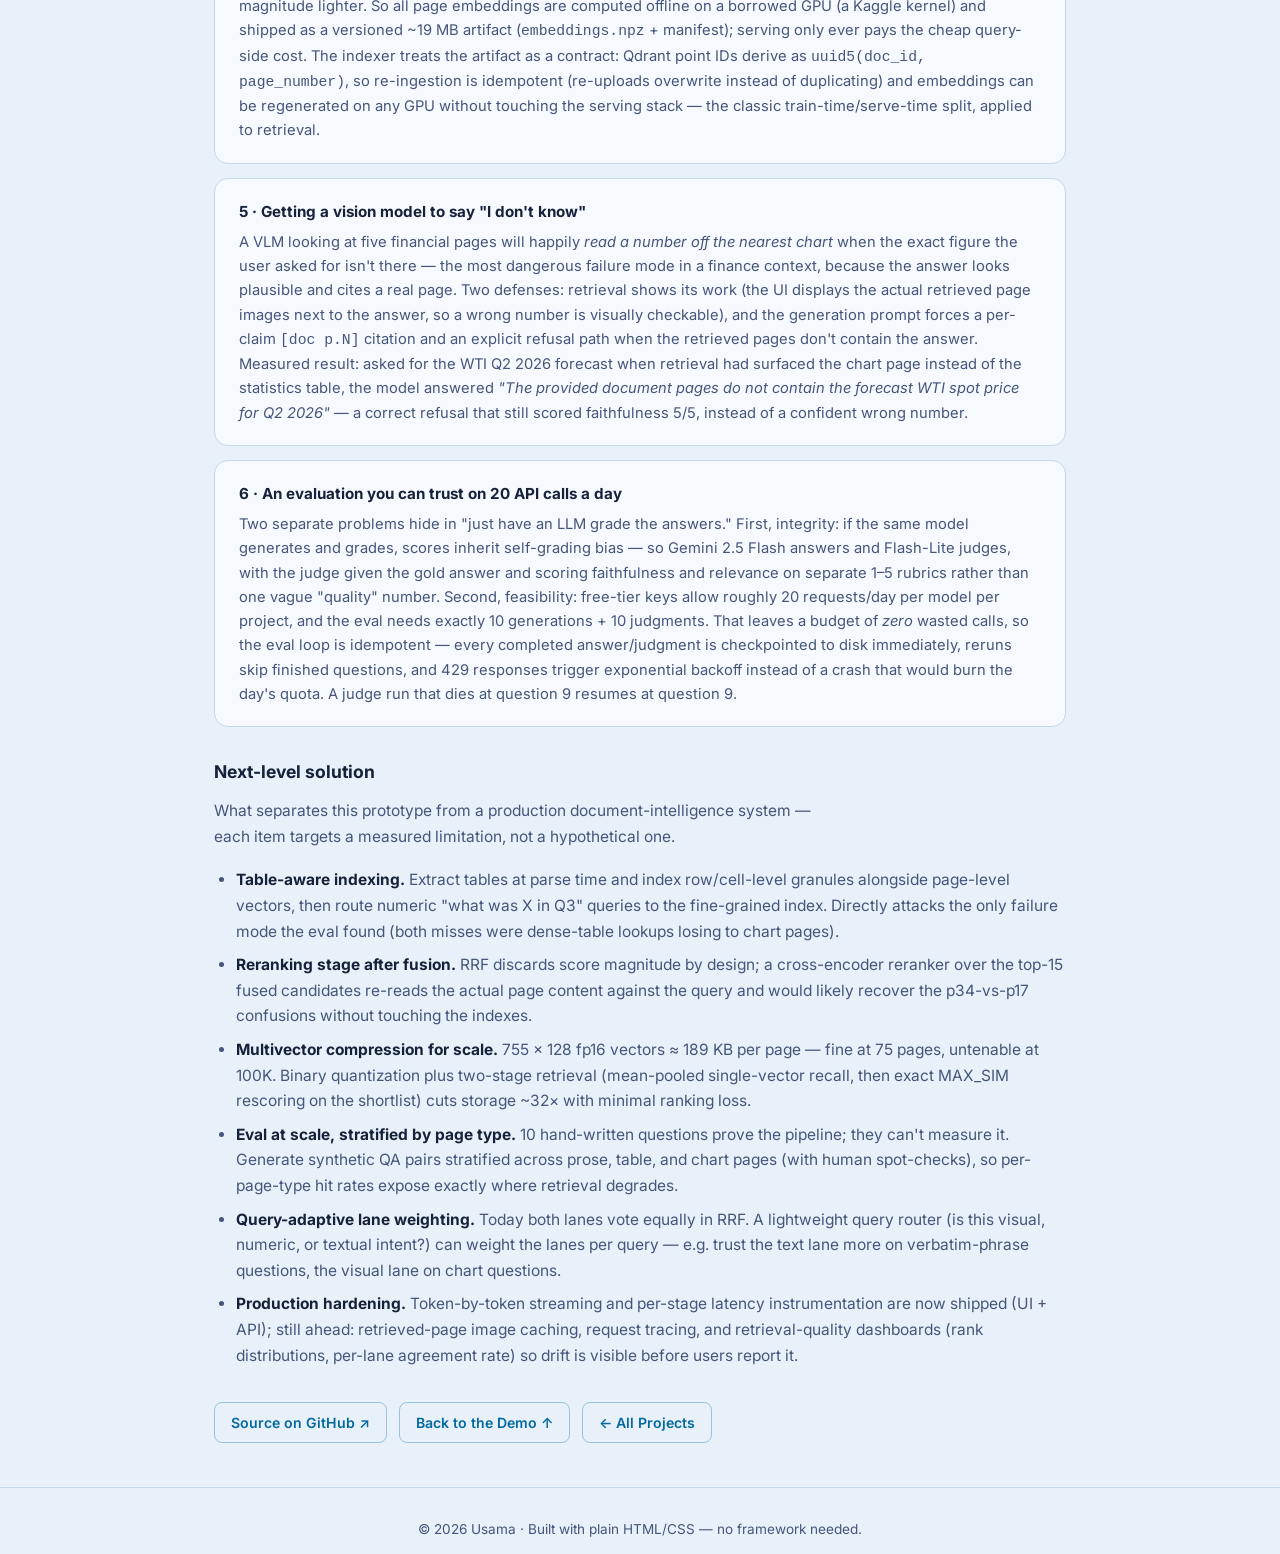
==== commit 09513352: "Add ablation, stratified hit rates, and objective answer-quality metrics to report" ====
--- a/findociq.html
+++ b/findociq.html
@@ -523,6 +523,68 @@
           </tbody>
         </table>
       </div>
+
+      <h3>Ablation — does the hybrid actually earn its keep?</h3>
+      <p>
+        Same 10 questions, three retrieval configurations. The per-lane rankings were already
+        captured, so this cost <strong>zero extra API calls</strong>
+        (<a href="https://github.com/usamahassan965/findociq/blob/main/scripts/analyze_eval.py" target="_blank" rel="noopener">scripts/analyze_eval.py</a>):
+      </p>
+      <div class="cs-table-wrap">
+        <table class="cs-table">
+          <thead><tr><th>Retrieval config</th><th>hit@1</th><th>hit@5</th><th>MRR</th></tr></thead>
+          <tbody>
+            <tr><td>Visual lane only (ColQwen2.5)</td><td>0.70</td><td>0.90</td><td>0.78</td></tr>
+            <tr><td>Text lane only (BGE-small)</td><td>0.60</td><td>0.90</td><td>0.75</td></tr>
+            <tr><td><strong>Hybrid (RRF fusion)</strong></td><td><strong>0.80</strong></td><td><strong>0.90</strong></td><td><strong>0.83</strong></td></tr>
+          </tbody>
+        </table>
+      </div>
+      <p>
+        The fused ranking matched or beat the better single lane on <strong>9 of 10</strong>
+        questions, rescuing 2 text-lane misses and 1 visual-lane miss. The two questions the
+        hybrid still misses are exactly the ones where <em>both</em> lanes rank the wrong page —
+        fusion can't outvote a unanimous mistake.
+      </p>
+
+      <h3>Stratified hit@1 — where retrieval degrades</h3>
+      <div class="cs-table-wrap">
+        <table class="cs-table">
+          <thead><tr><th>Question type</th><th>n</th><th>Hybrid</th><th>Visual only</th><th>Text only</th></tr></thead>
+          <tbody>
+            <tr><td>Prose / narrative</td><td>6</td><td><strong>1.00</strong></td><td>0.83</td><td>0.83</td></tr>
+            <tr><td>Numeric table lookup</td><td>4</td><td><strong>0.50</strong></td><td>0.50</td><td>0.25</td></tr>
+          </tbody>
+        </table>
+      </div>
+      <p>
+        The aggregate 0.80 hides the real story: retrieval is <strong>perfect on prose</strong>
+        and coin-flip on dense-table lookups — which is why table-aware indexing leads the
+        next-level solution.
+      </p>
+
+      <h3>Answer quality — objective checks beyond the LLM judge</h3>
+      <div class="cs-table-wrap">
+        <table class="cs-table">
+          <thead><tr><th>Metric</th><th>Score</th></tr></thead>
+          <tbody>
+            <tr><td>Numeric exact-match (reference key figure present in answer)</td><td><strong>8/8</strong> answered numeric questions</td></tr>
+            <tr><td>Citation precision (cited pages that are gold pages)</td><td><strong>1.00</strong></td></tr>
+            <tr><td>Gold page cited in the answer</td><td><strong>1.00</strong></td></tr>
+            <tr><td>Hallucinations when the gold page wasn't retrieved</td><td><strong>0 / 1</strong> (model refused instead)</td></tr>
+            <tr><td>False refusals on answerable questions</td><td><strong>0 / 9</strong></td></tr>
+          </tbody>
+        </table>
+      </div>
+      <p>
+        Financial answers are numbers, so correctness is checked by <em>parsing</em>, not by
+        another LLM: every answered question contains the reference answer's key figure verbatim.
+        The refusal matrix is the grounding proof — one question's gold page never reached the
+        model, and it said so instead of reading a plausible number off the nearest chart. All
+        of this is computed post-hoc from saved artifacts:
+        <a href="https://github.com/usamahassan965/findociq/blob/main/results/metrics_extended.json" target="_blank" rel="noopener">results/metrics_extended.json</a>.
+      </p>
+
       <p>
         <strong>Failure analysis</strong> — both hit@1 misses have the same shape:
         quarterly-statistics-table lookups (e.g. <em>"WTI spot price for Q2 2026"</em>, gold p34
@@ -551,7 +613,9 @@
       <p>
         FastAPI REST API + Streamlit chat UI (shows the retrieved page images alongside the
         answer) + Docker Compose locally; the public demo above runs as a Docker Space on
-        Hugging Face.
+        Hugging Face. Answers <strong>stream token-by-token</strong>, and every response carries
+        per-stage latency (retrieval ms · time-to-first-token · full answer) — the API returns
+        the same timings in JSON and exposes a <code>/query/stream</code> endpoint.
       </p>
     </section>
 
@@ -666,9 +730,10 @@
         A lightweight query router (is this visual, numeric, or textual intent?) can weight the
         lanes per query — e.g. trust the text lane more on verbatim-phrase questions, the visual
         lane on chart questions.</li>
-        <li><strong>Production hardening.</strong> Streamed token-by-token answers, retrieved-page
-        image caching, request tracing, and retrieval-quality dashboards (rank distributions,
-        per-lane agreement rate) so drift is visible before users report it.</li>
+        <li><strong>Production hardening.</strong> Token-by-token streaming and per-stage latency
+        instrumentation are now shipped (UI + API); still ahead: retrieved-page image caching,
+        request tracing, and retrieval-quality dashboards (rank distributions, per-lane agreement
+        rate) so drift is visible before users report it.</li>
       </ul>
 
       <div class="project-links" style="margin-top:34px">
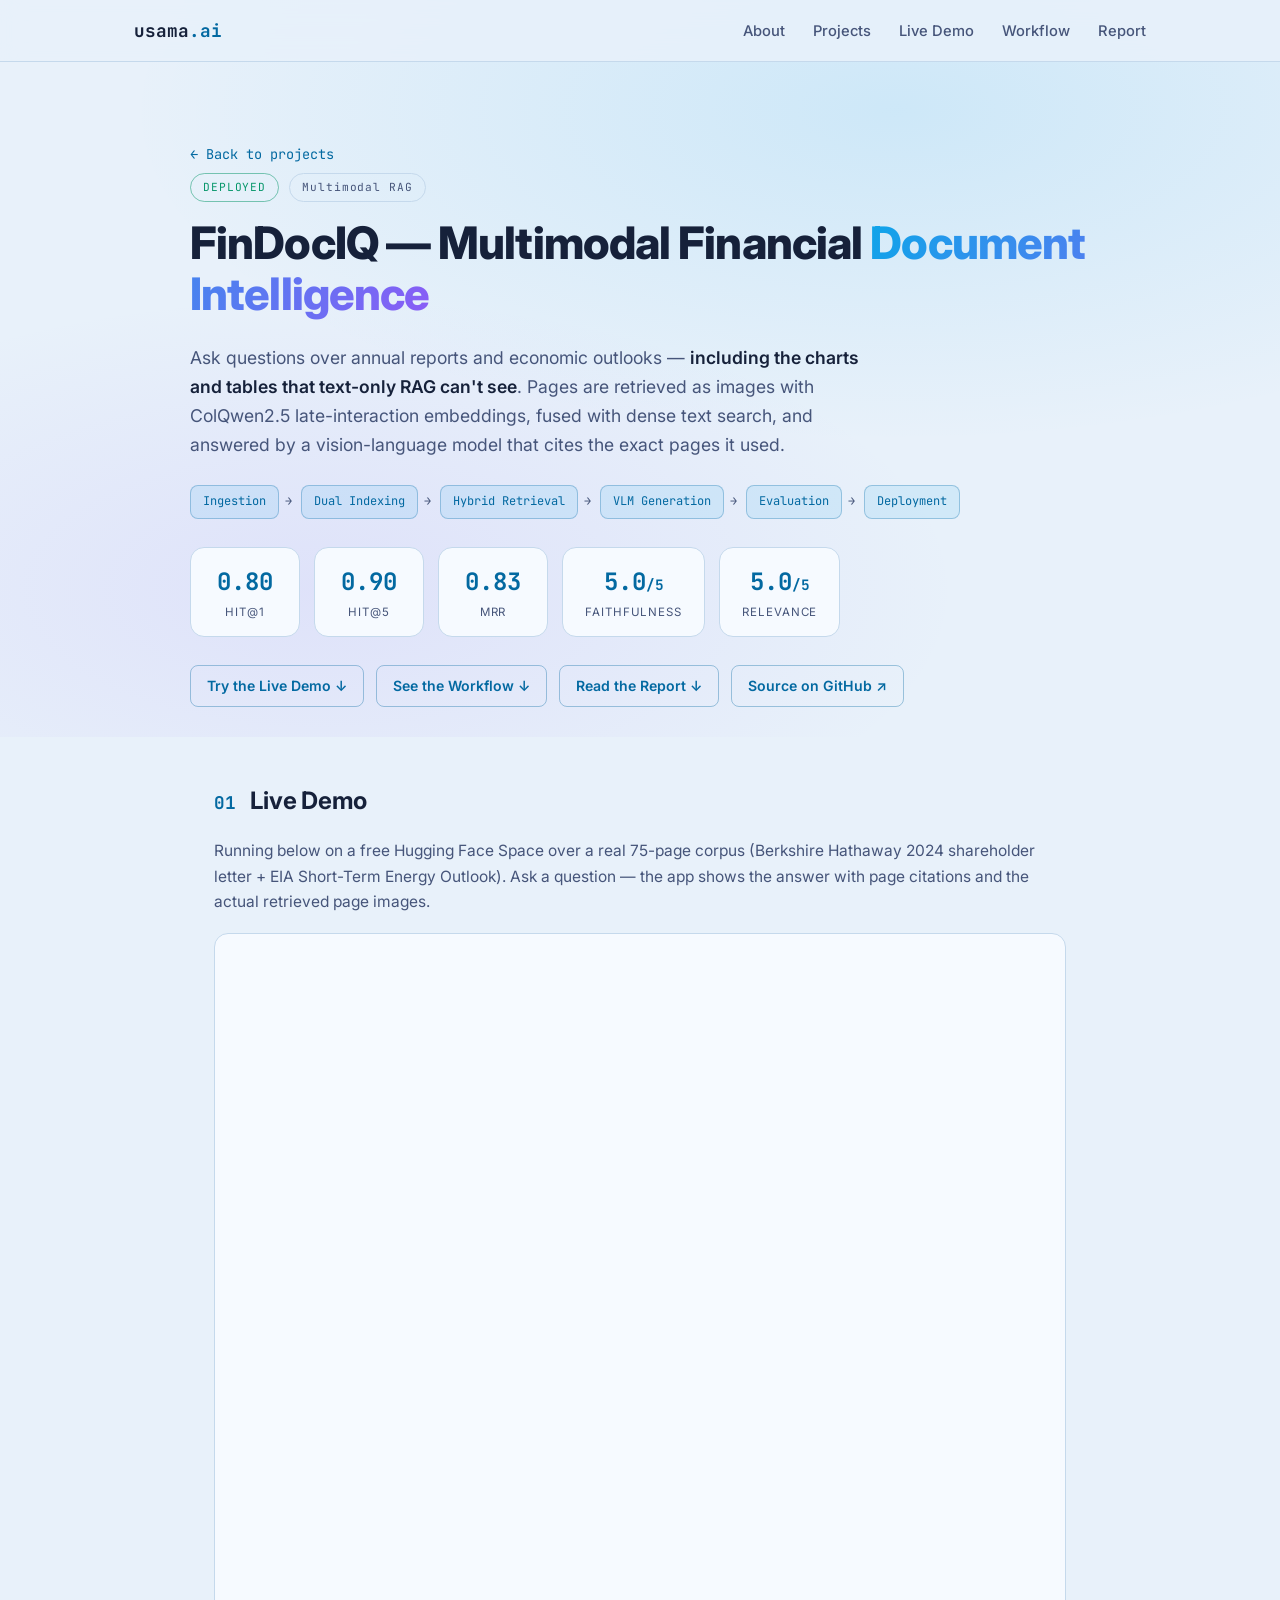
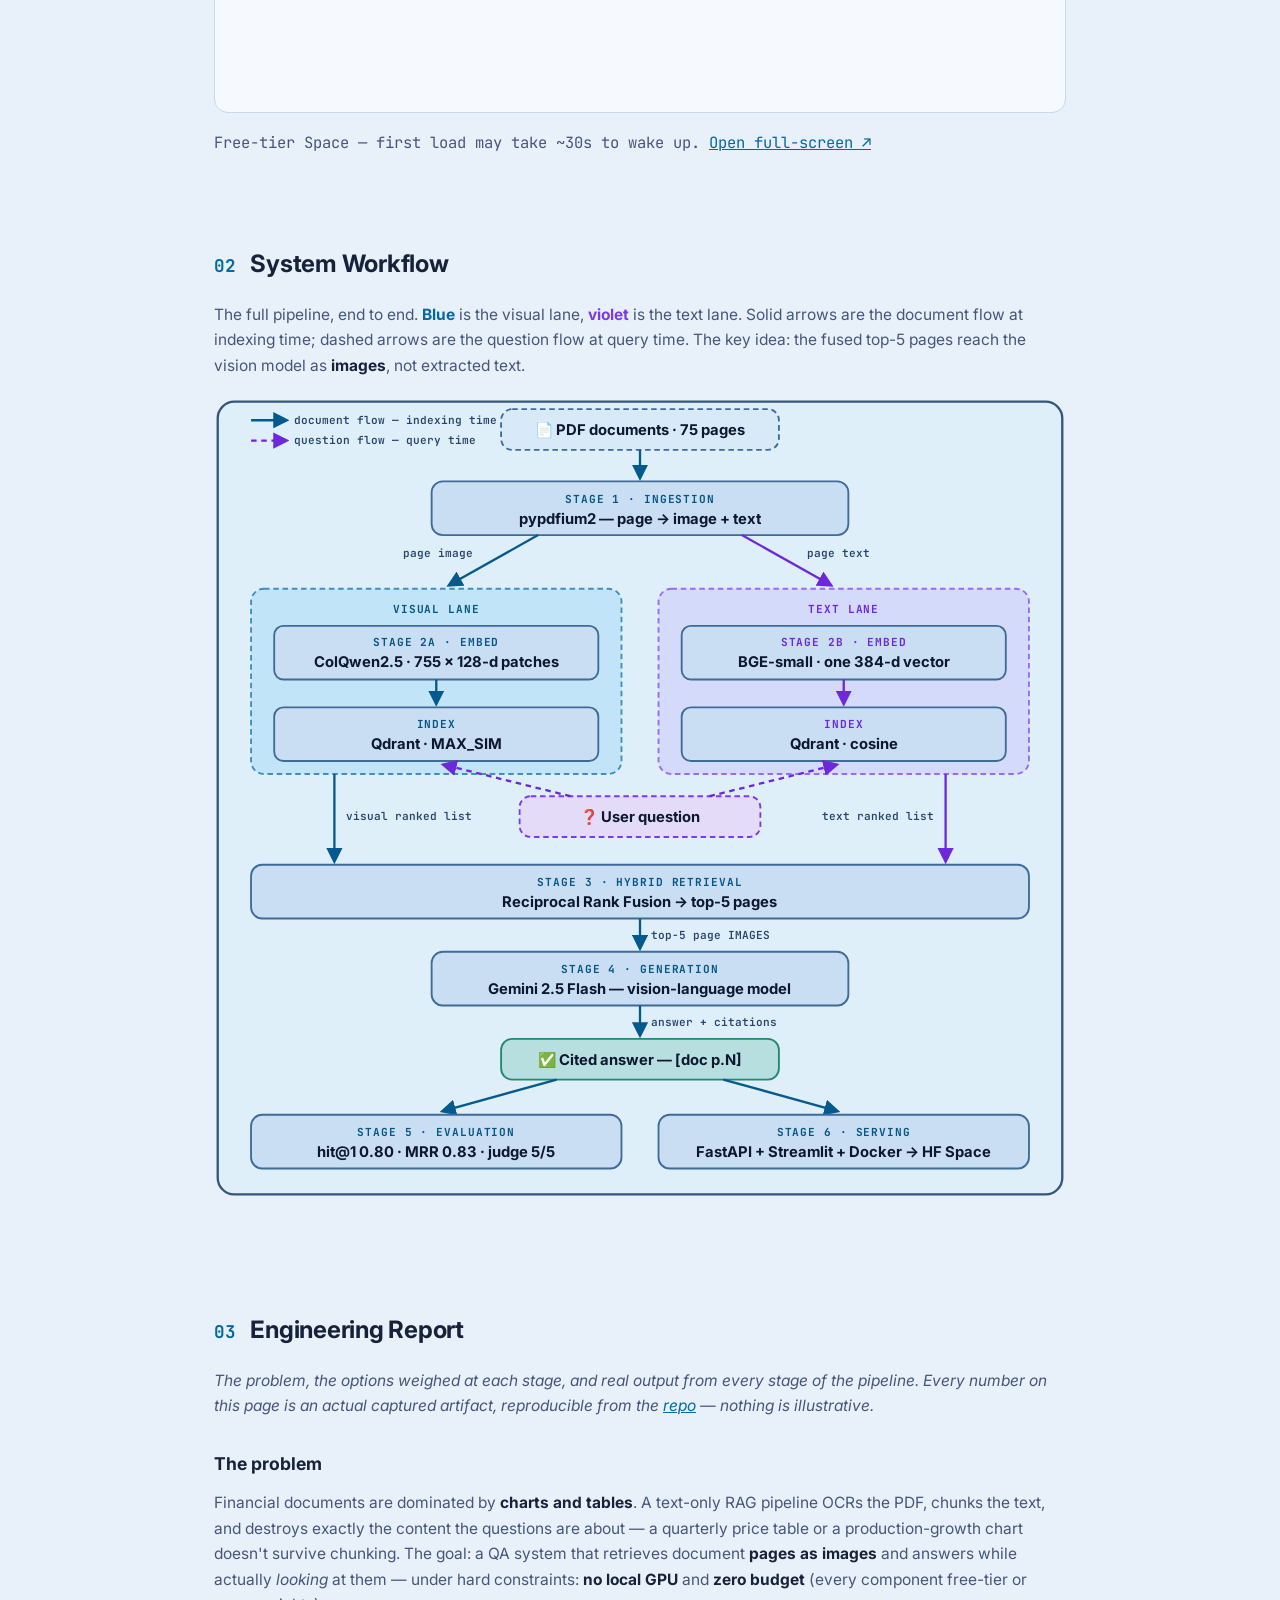
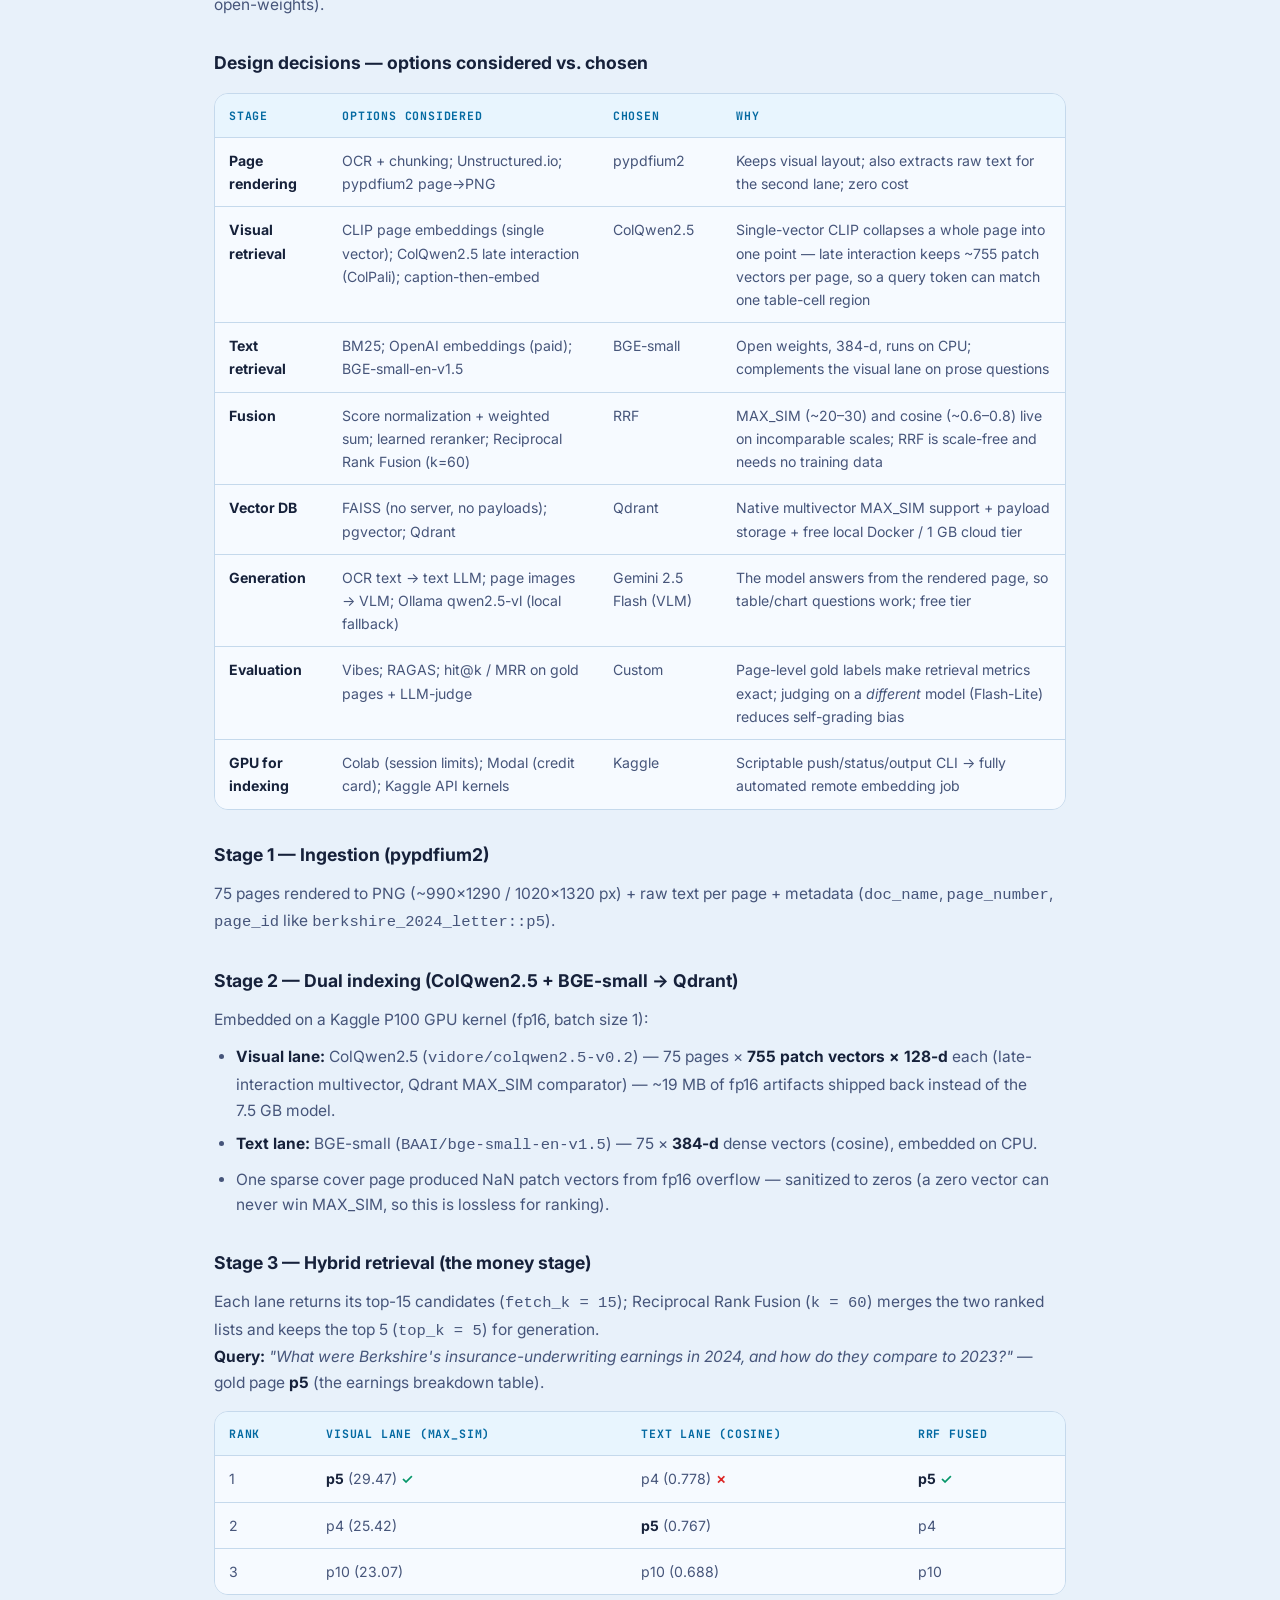
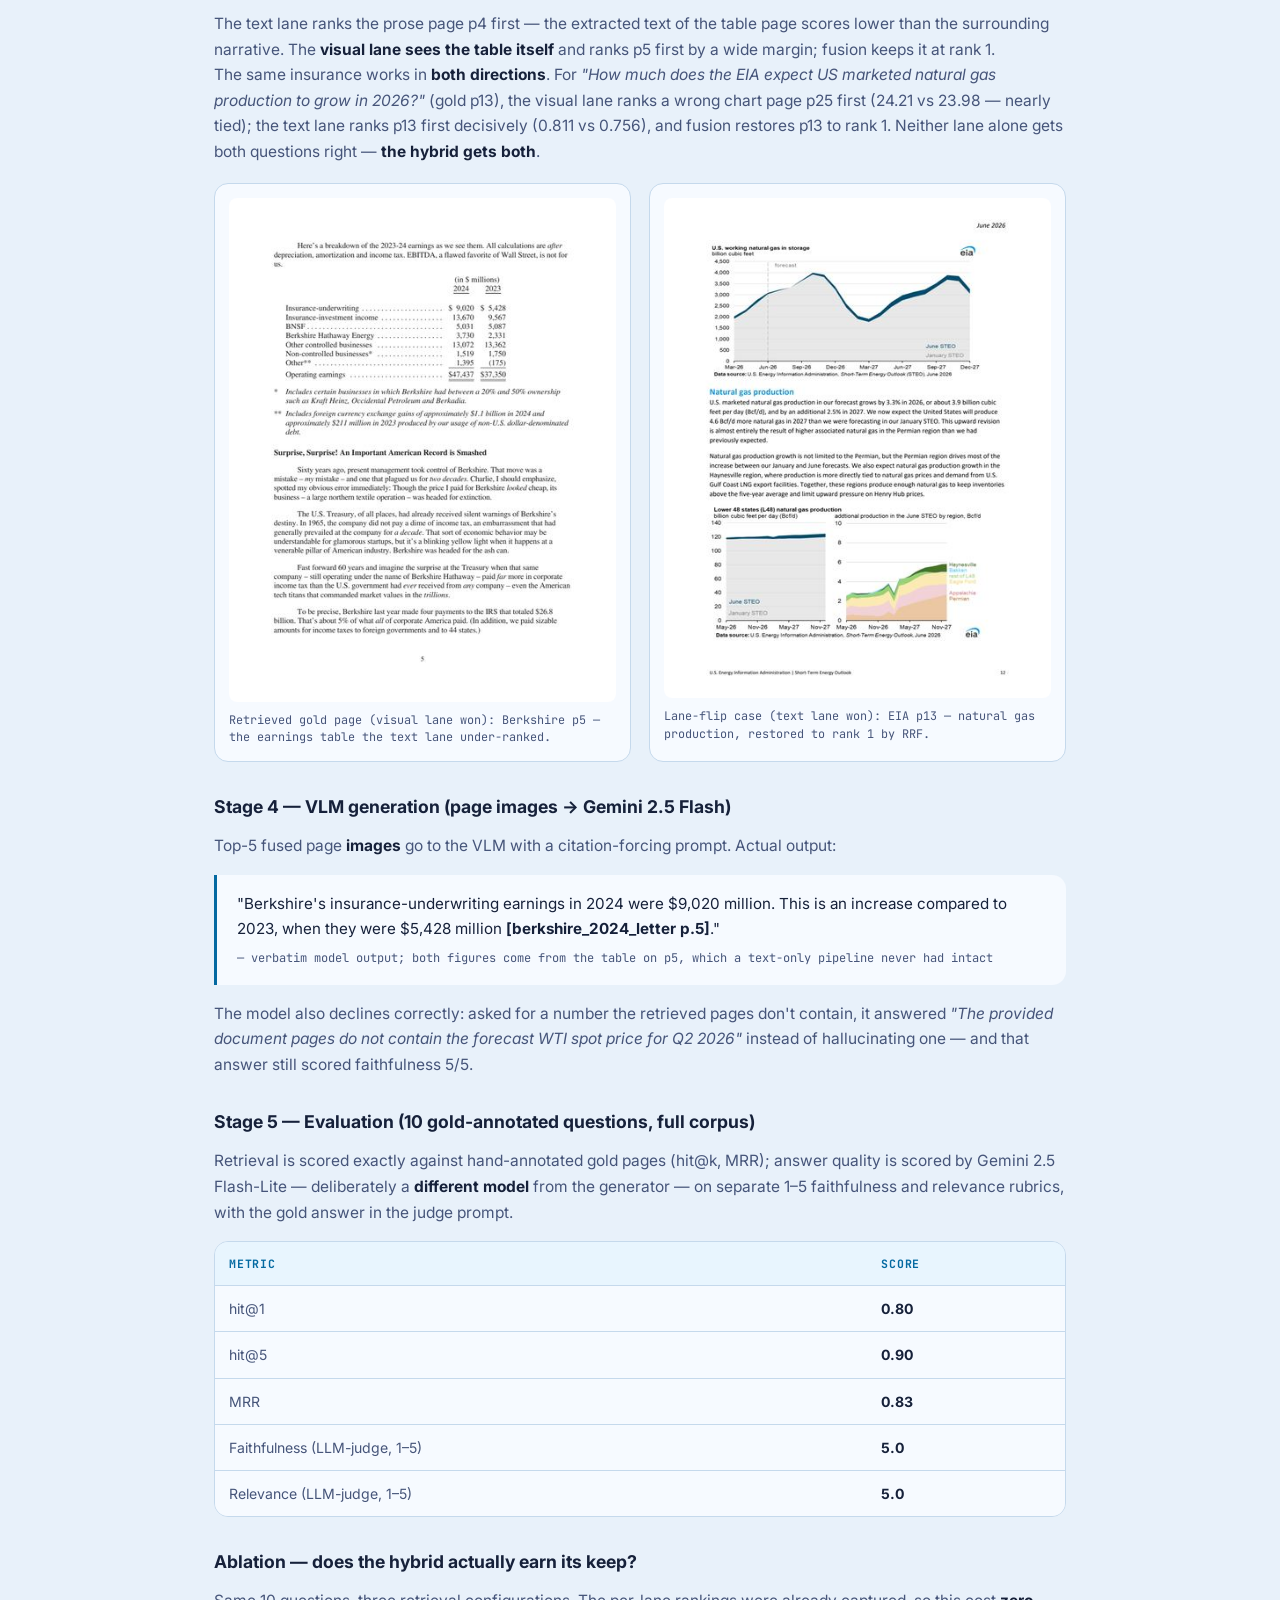
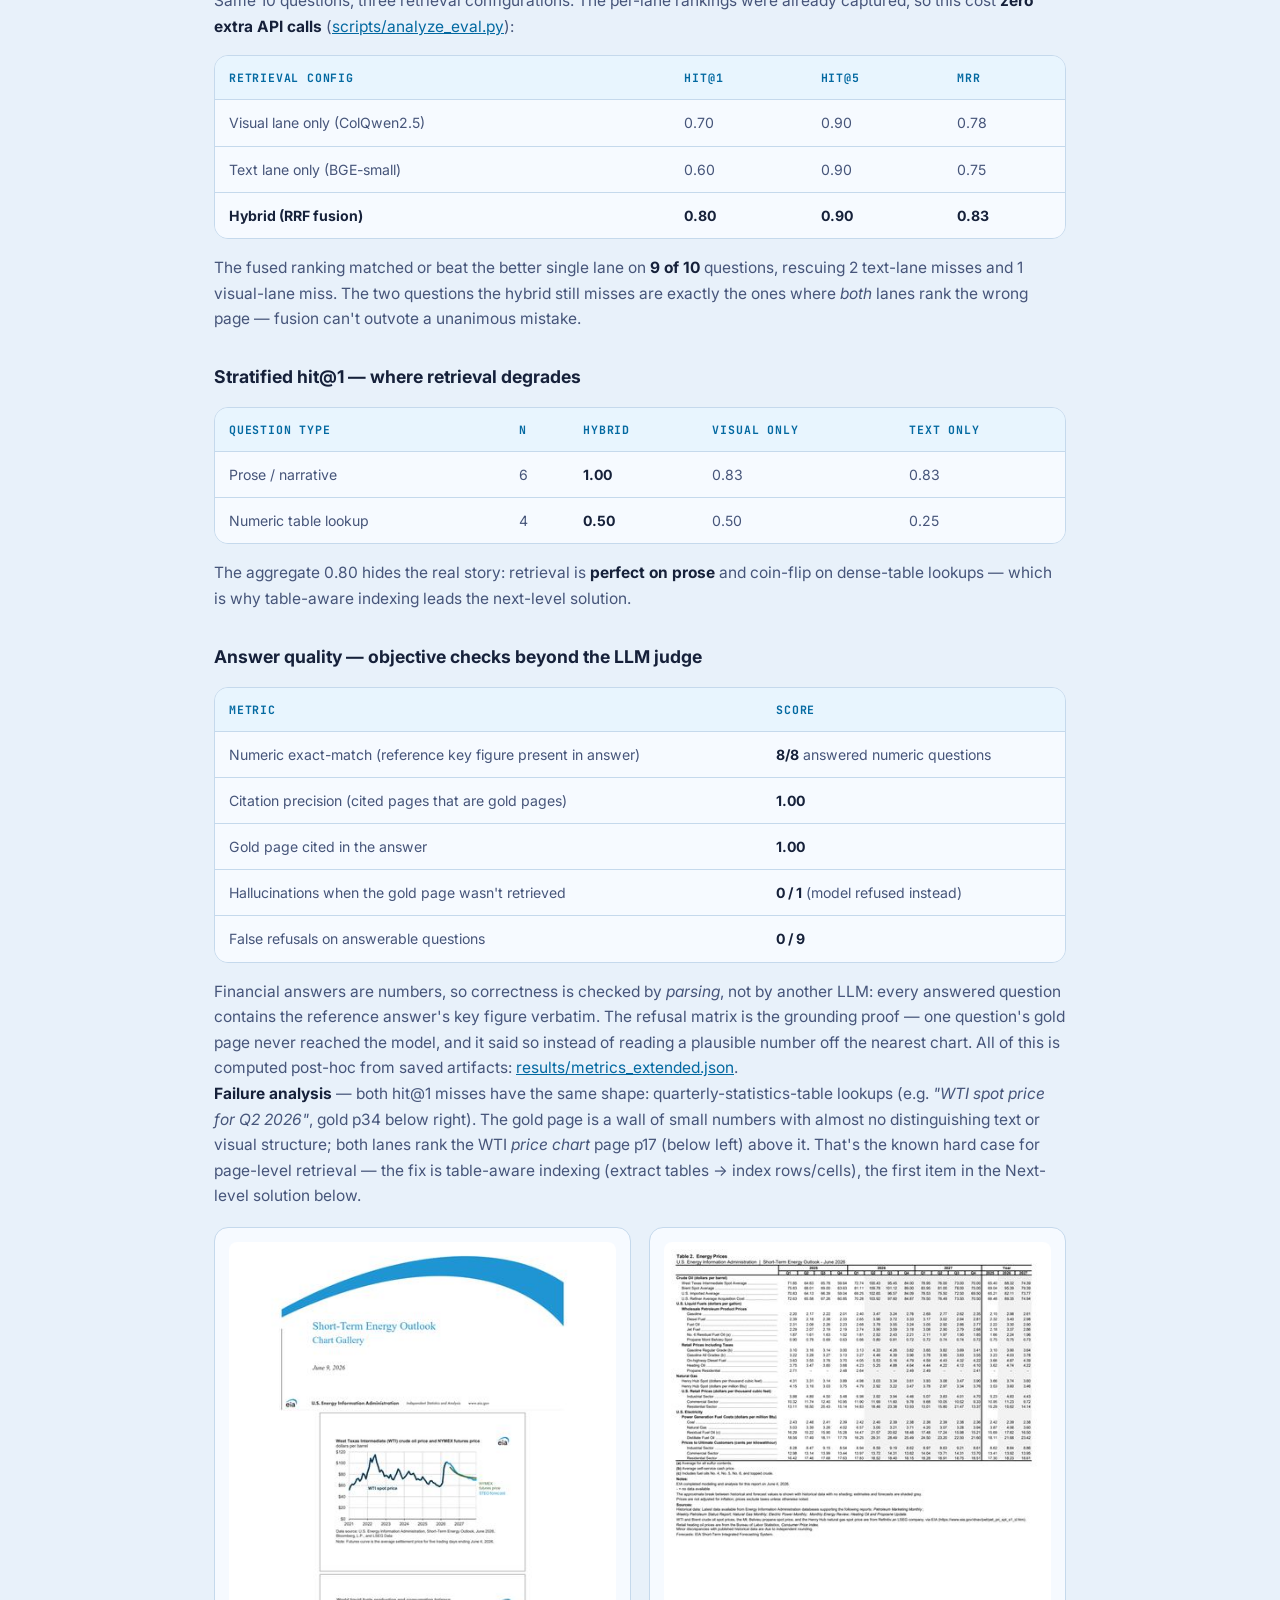
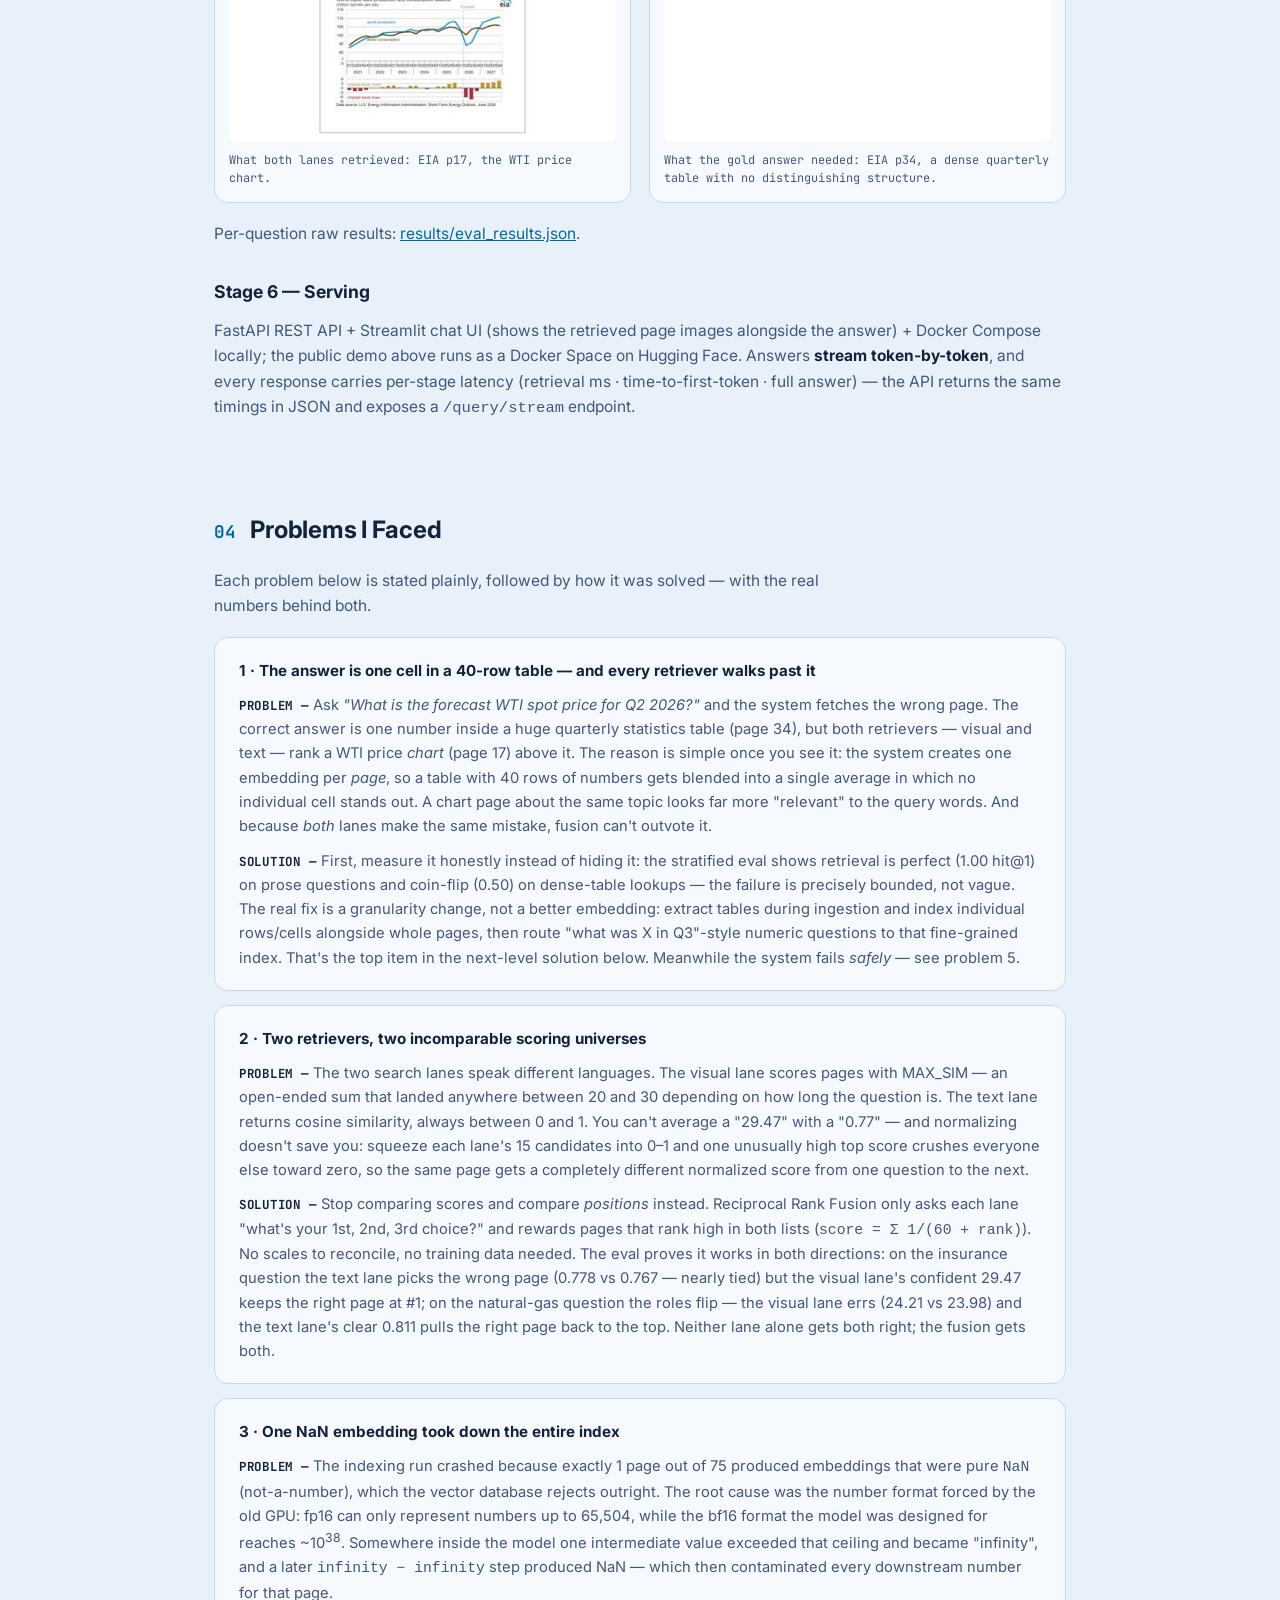
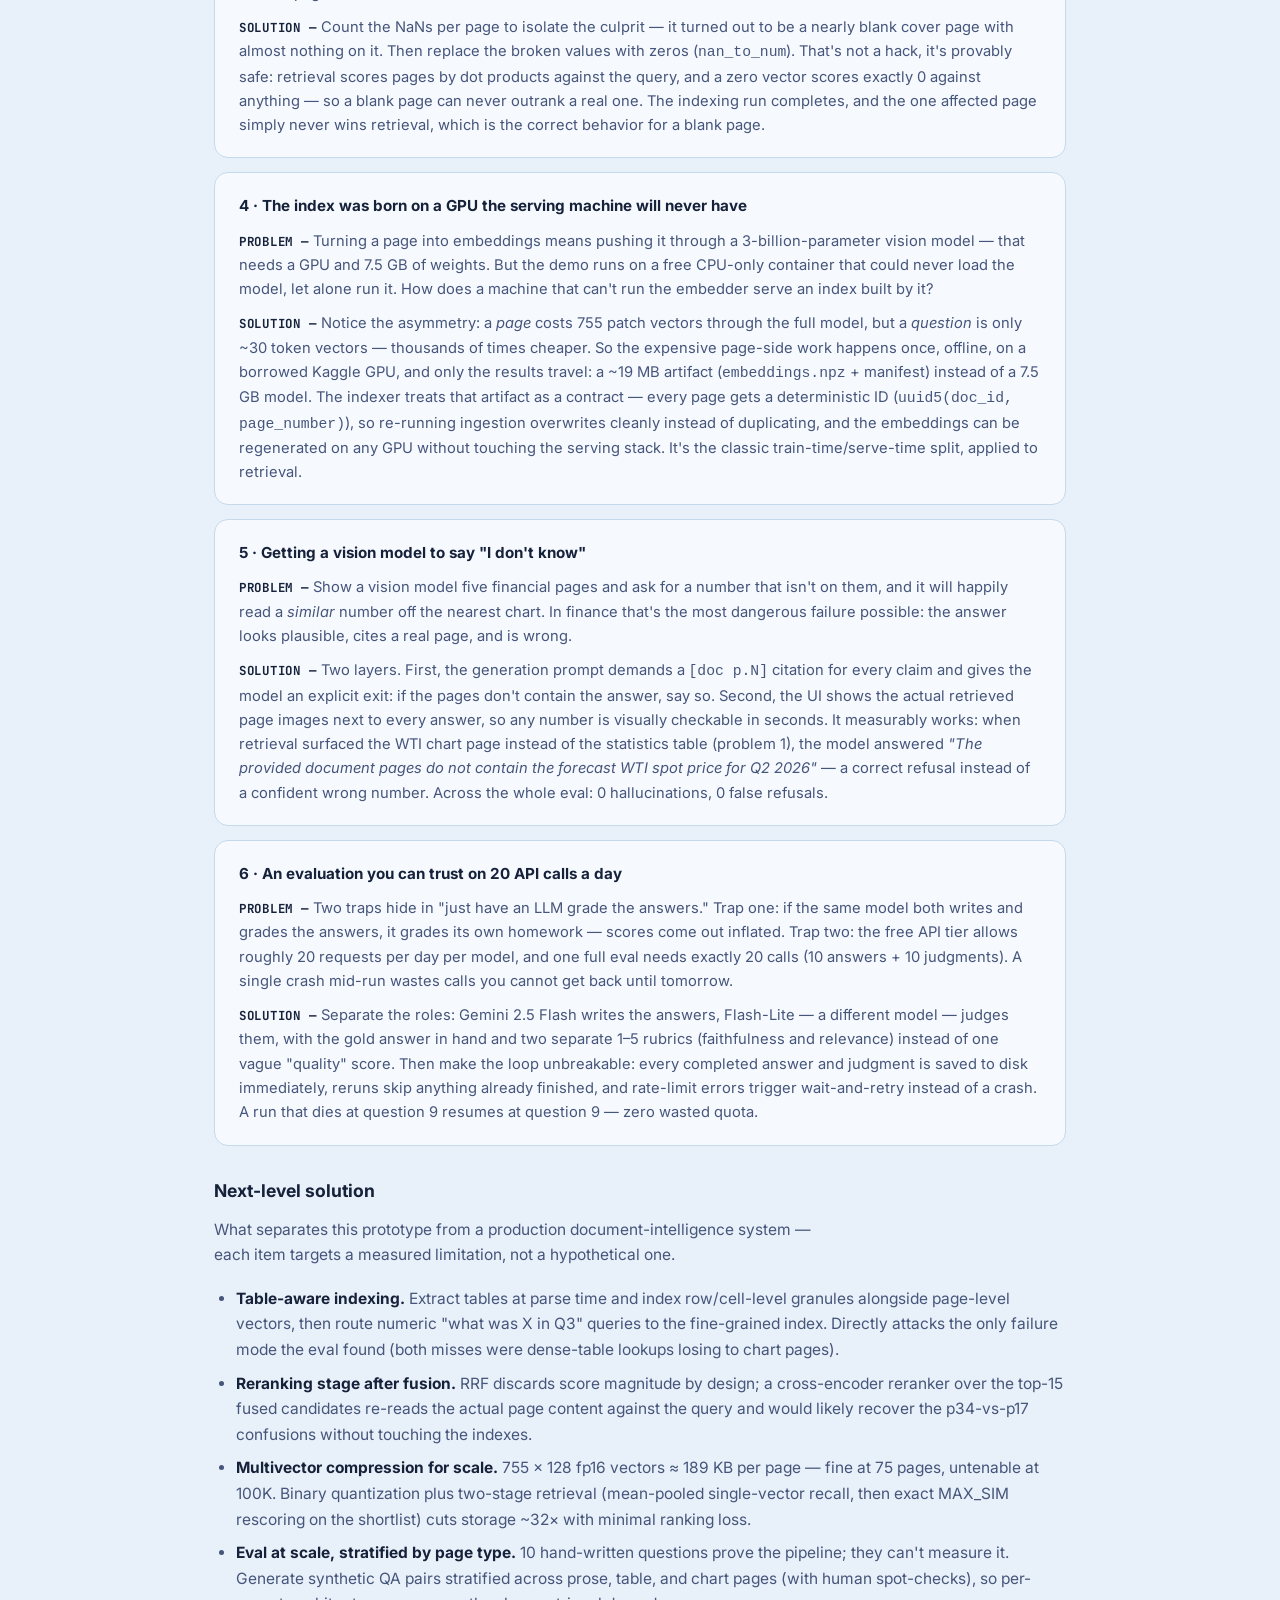
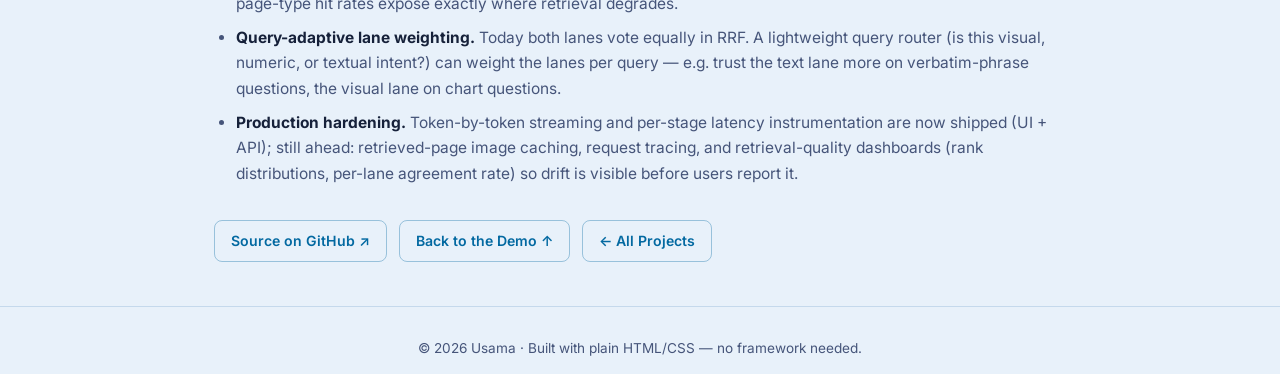
==== commit 40343063: "Rewrite problems section as plain-language Problem/Solution pairs" ====
--- a/findociq.html
+++ b/findociq.html
@@ -69,7 +69,9 @@
 
     .cs-story { background: var(--bg-card); border: 1px solid var(--border); border-radius: var(--radius); padding: 20px 24px; margin: 14px 0; }
     .cs-story h4 { font-size: 0.95rem; font-weight: 700; margin-bottom: 6px; color: var(--text); }
-    .cs-story p { font-size: 0.92rem; }
+    .cs-story p { font-size: 0.92rem; margin-top: 10px; }
+    .cs-prob { font-family: var(--mono); font-size: 0.78rem; letter-spacing: 0.06em; color: #b45309; }
+    .cs-sol { font-family: var(--mono); font-size: 0.78rem; letter-spacing: 0.06em; color: #047857; }
 
     .cs-back { display: inline-block; margin-bottom: 8px; font-family: var(--mono); font-size: 0.85rem; color: var(--accent); text-decoration: none; }
     .cs-back:hover { text-decoration: underline; }
@@ -620,89 +622,108 @@
     </section>
 
     <section class="cs-section reveal">
-      <h2><span class="section-num">04</span> Hard Problems (Ask Me About These)</h2>
+      <h2><span class="section-num">04</span> Problems I Faced</h2>
+      <p class="section-intro" style="margin-bottom:18px">Each problem below is stated plainly,
+      followed by how it was solved — with the real numbers behind both.</p>
       <div class="cs-story">
         <h4>1 · The answer is one cell in a 40-row table — and every retriever walks past it</h4>
-        <p>The hardest question type in the corpus: <em>"What is the forecast WTI spot price for
-        Q2 2026?"</em> The answer is a single number inside a dense quarterly statistics table
-        (page 34), and <strong>both</strong> lanes — visual and text — rank a WTI <em>chart</em>
-        page (17) above it. That's not a bug in either encoder; it's a granularity mismatch baked
-        into page-level retrieval. A page-level embedding of a 40-row table dilutes any individual
-        cell into an average of everything around it, while a chart about the same topic is
-        semantically "denser" for the query terms. Fusion can't rescue you when both voters agree
-        on the wrong page. I kept the failure in the report deliberately — knowing the exact
-        boundary of your architecture is the point of evaluating it — and it drives the first item
-        in the next-level solution below.</p>
+        <p><strong class="cs-prob">PROBLEM —</strong> Ask <em>"What is the forecast WTI spot price
+        for Q2 2026?"</em> and the system fetches the wrong page. The correct answer is one number
+        inside a huge quarterly statistics table (page 34), but both retrievers — visual and text —
+        rank a WTI price <em>chart</em> (page 17) above it. The reason is simple once you see it:
+        the system creates one embedding per <em>page</em>, so a table with 40 rows of numbers gets
+        blended into a single average in which no individual cell stands out. A chart page about
+        the same topic looks far more "relevant" to the query words. And because <em>both</em>
+        lanes make the same mistake, fusion can't outvote it.</p>
+        <p><strong class="cs-sol">SOLUTION —</strong> First, measure it honestly instead of hiding
+        it: the stratified eval shows retrieval is perfect (1.00 hit@1) on prose questions and
+        coin-flip (0.50) on dense-table lookups — the failure is precisely bounded, not vague. The
+        real fix is a granularity change, not a better embedding: extract tables during ingestion
+        and index individual rows/cells alongside whole pages, then route "what was X in Q3"-style
+        numeric questions to that fine-grained index. That's the top item in the next-level
+        solution below. Meanwhile the system fails <em>safely</em> — see problem 5.</p>
       </div>
       <div class="cs-story">
         <h4>2 · Two retrievers, two incomparable scoring universes</h4>
-        <p>The visual lane scores with late-interaction MAX_SIM — an <em>unbounded sum</em> over
-        ~30 query token maxima that landed anywhere from 20 to 30 depending on query length — while
-        the text lane returns cosine similarity in [0, 1]. Min-max normalizing 15 candidates per
-        lane makes the result hostage to each lane's outliers: one freak top score compresses every
-        other candidate toward 0, and the same page gets wildly different normalized scores on
-        different queries. I dropped scores entirely and fused in <em>rank space</em> with
-        Reciprocal Rank Fusion (<code>score = Σ 1/(60 + rank)</code>, fetch_k = 15 per lane,
-        top_k = 5 out). The eval shows the fusion earning its keep in both directions: on the
-        insurance question the text lane ranks the wrong page first (0.778 vs 0.767) but the
-        visual lane's decisive margin (MAX_SIM 29.47) holds page 5 at rank 1; on the natural-gas
-        question the visual lane is the one that's wrong (24.21 vs 23.98) and the text lane
-        (cosine 0.811) pulls page 13 back to the top. Neither lane alone gets both questions right.</p>
+        <p><strong class="cs-prob">PROBLEM —</strong> The two search lanes speak different
+        languages. The visual lane scores pages with MAX_SIM — an open-ended sum that landed
+        anywhere between 20 and 30 depending on how long the question is. The text lane returns
+        cosine similarity, always between 0 and 1. You can't average a "29.47" with a "0.77" —
+        and normalizing doesn't save you: squeeze each lane's 15 candidates into 0–1 and one
+        unusually high top score crushes everyone else toward zero, so the same page gets a
+        completely different normalized score from one question to the next.</p>
+        <p><strong class="cs-sol">SOLUTION —</strong> Stop comparing scores and compare
+        <em>positions</em> instead. Reciprocal Rank Fusion only asks each lane "what's your 1st,
+        2nd, 3rd choice?" and rewards pages that rank high in both lists
+        (<code>score = Σ 1/(60 + rank)</code>). No scales to reconcile, no training data needed.
+        The eval proves it works in both directions: on the insurance question the text lane picks
+        the wrong page (0.778 vs 0.767 — nearly tied) but the visual lane's confident 29.47 keeps
+        the right page at #1; on the natural-gas question the roles flip — the visual lane errs
+        (24.21 vs 23.98) and the text lane's clear 0.811 pulls the right page back to the top.
+        Neither lane alone gets both right; the fusion gets both.</p>
       </div>
       <div class="cs-story">
         <h4>3 · One NaN embedding took down the entire index</h4>
-        <p>Running the encoder in fp16 (forced by a 2016-era Pascal GPU with no bf16 hardware
-        support), exactly 1 page out of 75 came back as 755 patch vectors of pure <code>NaN</code> —
-        and Qdrant rejects NaN payloads at insert time, so the whole indexing run died. bf16 and
-        fp16 both use 16 bits, but bf16 keeps float32's exponent range (~10<sup>38</sup>) while
-        fp16 caps at 65,504; one intermediate activation overflowed to <code>inf</code>, and
-        <code>inf − inf</code> in the following normalization produced NaN that propagated through
-        every downstream value. Diagnosis: dumped per-page <code>isnan()</code> counts, isolated
-        the page — a near-blank cover with almost no visual signal. Fix: <code>nan_to_num</code>
-        sanitization to zero vectors, which is provably safe under MAX_SIM ranking — a zero
-        vector's dot product with any query embedding is 0, so a blank page can never outrank a
-        real one.</p>
+        <p><strong class="cs-prob">PROBLEM —</strong> The indexing run crashed because exactly
+        1 page out of 75 produced embeddings that were pure <code>NaN</code> (not-a-number), which
+        the vector database rejects outright. The root cause was the number format forced by the
+        old GPU: fp16 can only represent numbers up to 65,504, while the bf16 format the model was
+        designed for reaches ~10<sup>38</sup>. Somewhere inside the model one intermediate value
+        exceeded that ceiling and became "infinity", and a later <code>infinity − infinity</code>
+        step produced NaN — which then contaminated every downstream number for that page.</p>
+        <p><strong class="cs-sol">SOLUTION —</strong> Count the NaNs per page to isolate the
+        culprit — it turned out to be a nearly blank cover page with almost nothing on it. Then
+        replace the broken values with zeros (<code>nan_to_num</code>). That's not a hack, it's
+        provably safe: retrieval scores pages by dot products against the query, and a zero vector
+        scores exactly 0 against anything — so a blank page can never outrank a real one. The
+        indexing run completes, and the one affected page simply never wins retrieval, which is
+        the correct behavior for a blank page.</p>
       </div>
       <div class="cs-story">
         <h4>4 · The index was born on a GPU the serving machine will never have</h4>
-        <p>Embedding a page means pushing it through a 3B-parameter vision model — GPU work. But
-        the demo serves from a free CPU-only container, and the 7.5 GB model can't ride along.
-        The way out is an asymmetry worth noticing: a <em>page</em> costs 755 patch vectors
-        through the full VLM, but a <em>query</em> is only ~30 token vectors — orders of magnitude
-        lighter. So all page embeddings are computed offline on a borrowed GPU (a Kaggle kernel)
-        and shipped as a versioned ~19 MB artifact (<code>embeddings.npz</code> + manifest);
-        serving only ever pays the cheap query-side cost. The indexer treats the artifact as a
-        contract: Qdrant point IDs derive as <code>uuid5(doc_id, page_number)</code>, so
-        re-ingestion is idempotent (re-uploads overwrite instead of duplicating) and embeddings
-        can be regenerated on any GPU without touching the serving stack — the classic
-        train-time/serve-time split, applied to retrieval.</p>
+        <p><strong class="cs-prob">PROBLEM —</strong> Turning a page into embeddings means pushing
+        it through a 3-billion-parameter vision model — that needs a GPU and 7.5 GB of weights.
+        But the demo runs on a free CPU-only container that could never load the model, let alone
+        run it. How does a machine that can't run the embedder serve an index built by it?</p>
+        <p><strong class="cs-sol">SOLUTION —</strong> Notice the asymmetry: a <em>page</em> costs
+        755 patch vectors through the full model, but a <em>question</em> is only ~30 token
+        vectors — thousands of times cheaper. So the expensive page-side work happens once,
+        offline, on a borrowed Kaggle GPU, and only the results travel: a ~19 MB artifact
+        (<code>embeddings.npz</code> + manifest) instead of a 7.5 GB model. The indexer treats
+        that artifact as a contract — every page gets a deterministic ID
+        (<code>uuid5(doc_id, page_number)</code>), so re-running ingestion overwrites cleanly
+        instead of duplicating, and the embeddings can be regenerated on any GPU without touching
+        the serving stack. It's the classic train-time/serve-time split, applied to retrieval.</p>
       </div>
       <div class="cs-story">
         <h4>5 · Getting a vision model to say "I don't know"</h4>
-        <p>A VLM looking at five financial pages will happily <em>read a number off the nearest
-        chart</em> when the exact figure the user asked for isn't there — the most dangerous
-        failure mode in a finance context, because the answer looks plausible and cites a real
-        page. Two defenses: retrieval shows its work (the UI displays the actual retrieved page
-        images next to the answer, so a wrong number is visually checkable), and the generation
-        prompt forces a per-claim <code>[doc p.N]</code> citation and an explicit refusal path
-        when the retrieved pages don't contain the answer. Measured result: asked for the WTI
-        Q2 2026 forecast when retrieval had surfaced the chart page instead of the statistics
-        table, the model answered <em>"The provided document pages do not contain the forecast
-        WTI spot price for Q2 2026"</em> — a correct refusal that still scored faithfulness 5/5,
-        instead of a confident wrong number.</p>
+        <p><strong class="cs-prob">PROBLEM —</strong> Show a vision model five financial pages and
+        ask for a number that isn't on them, and it will happily read a <em>similar</em> number
+        off the nearest chart. In finance that's the most dangerous failure possible: the answer
+        looks plausible, cites a real page, and is wrong.</p>
+        <p><strong class="cs-sol">SOLUTION —</strong> Two layers. First, the generation prompt
+        demands a <code>[doc p.N]</code> citation for every claim and gives the model an explicit
+        exit: if the pages don't contain the answer, say so. Second, the UI shows the actual
+        retrieved page images next to every answer, so any number is visually checkable in
+        seconds. It measurably works: when retrieval surfaced the WTI chart page instead of the
+        statistics table (problem 1), the model answered <em>"The provided document pages do not
+        contain the forecast WTI spot price for Q2 2026"</em> — a correct refusal instead of a
+        confident wrong number. Across the whole eval: 0 hallucinations, 0 false refusals.</p>
       </div>
       <div class="cs-story">
         <h4>6 · An evaluation you can trust on 20 API calls a day</h4>
-        <p>Two separate problems hide in "just have an LLM grade the answers." First, integrity:
-        if the same model generates and grades, scores inherit self-grading bias — so Gemini 2.5
-        Flash answers and Flash-Lite judges, with the judge given the gold answer and scoring
-        faithfulness and relevance on separate 1–5 rubrics rather than one vague "quality" number.
-        Second, feasibility: free-tier keys allow roughly 20 requests/day per model per project,
-        and the eval needs exactly 10 generations + 10 judgments. That leaves a budget of
-        <em>zero</em> wasted calls, so the eval loop is idempotent — every completed
-        answer/judgment is checkpointed to disk immediately, reruns skip finished questions, and
-        429 responses trigger exponential backoff instead of a crash that would burn the day's
-        quota. A judge run that dies at question 9 resumes at question 9.</p>
+        <p><strong class="cs-prob">PROBLEM —</strong> Two traps hide in "just have an LLM grade
+        the answers." Trap one: if the same model both writes and grades the answers, it grades
+        its own homework — scores come out inflated. Trap two: the free API tier allows roughly
+        20 requests per day per model, and one full eval needs exactly 20 calls (10 answers +
+        10 judgments). A single crash mid-run wastes calls you cannot get back until tomorrow.</p>
+        <p><strong class="cs-sol">SOLUTION —</strong> Separate the roles: Gemini 2.5 Flash writes
+        the answers, Flash-Lite — a different model — judges them, with the gold answer in hand
+        and two separate 1–5 rubrics (faithfulness and relevance) instead of one vague "quality"
+        score. Then make the loop unbreakable: every completed answer and judgment is saved to
+        disk immediately, reruns skip anything already finished, and rate-limit errors trigger
+        wait-and-retry instead of a crash. A run that dies at question 9 resumes at question 9 —
+        zero wasted quota.</p>
       </div>
 
       <h3>Next-level solution</h3>
